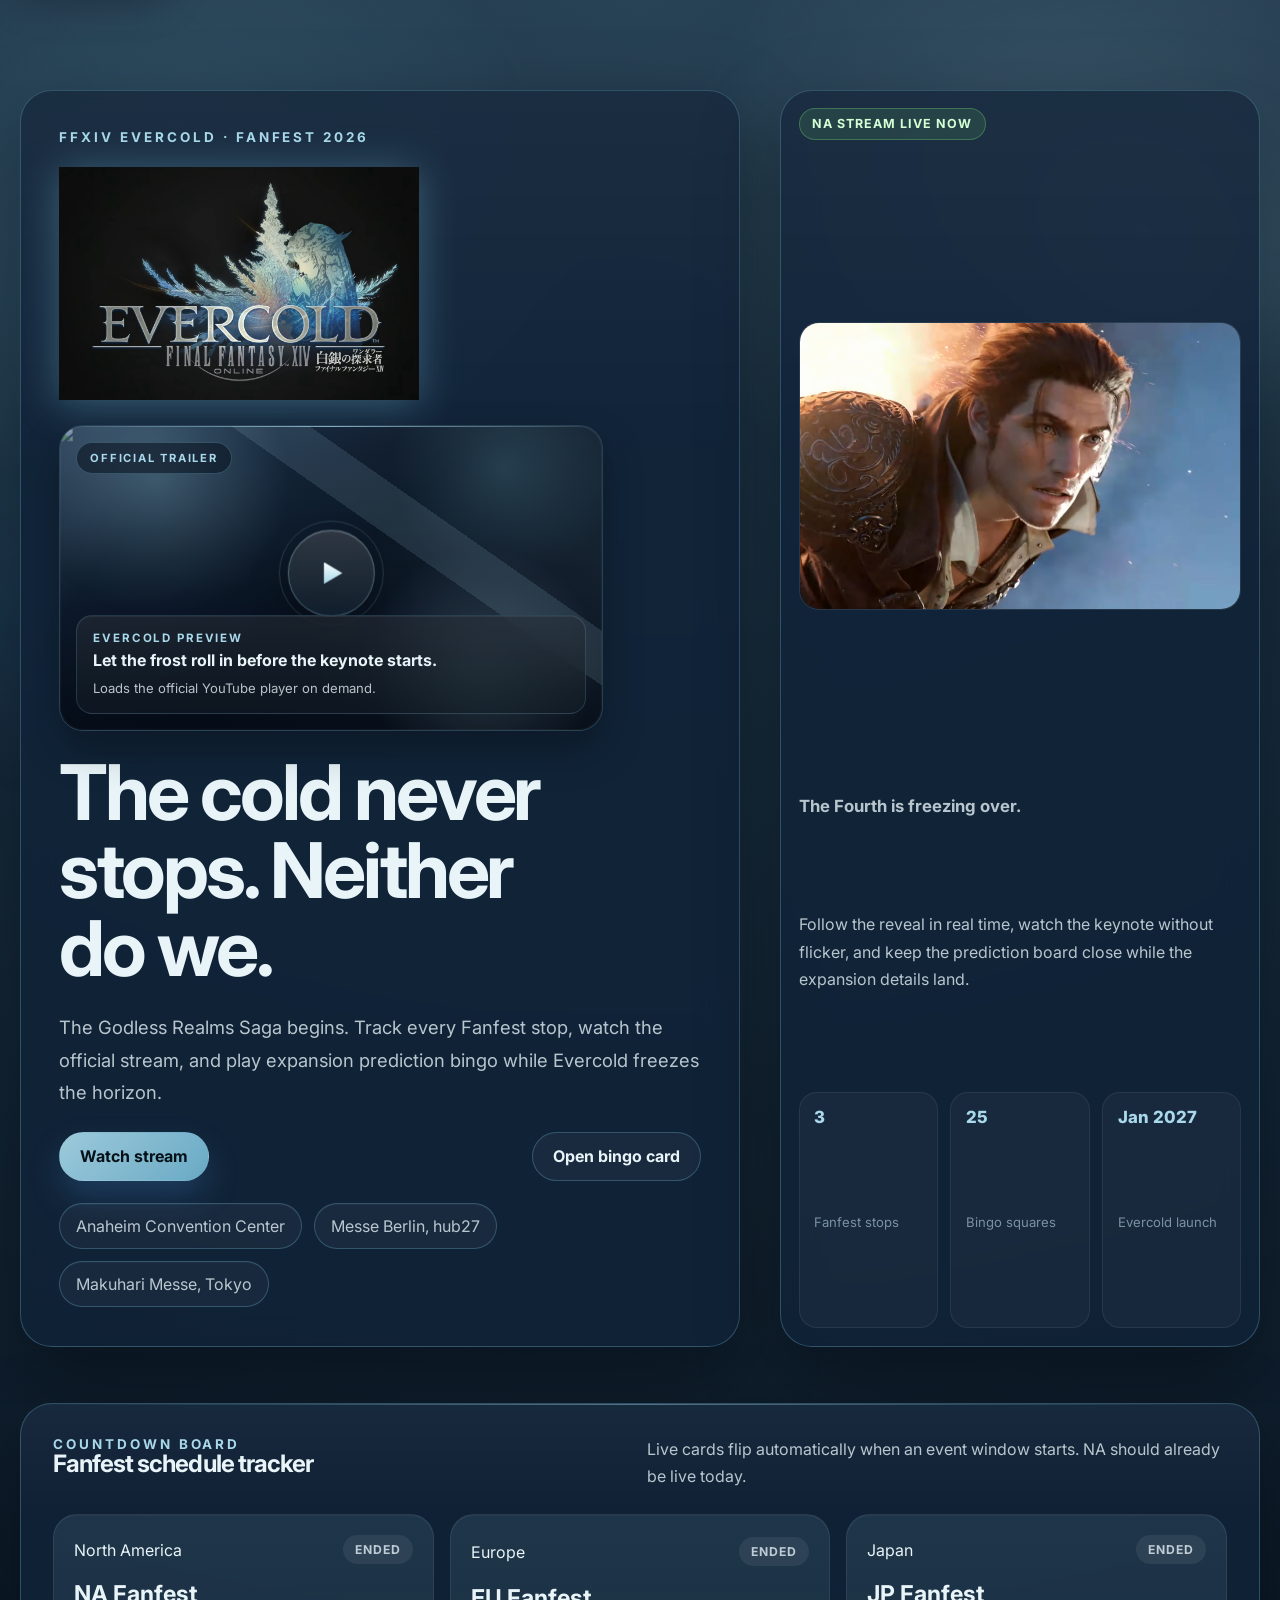
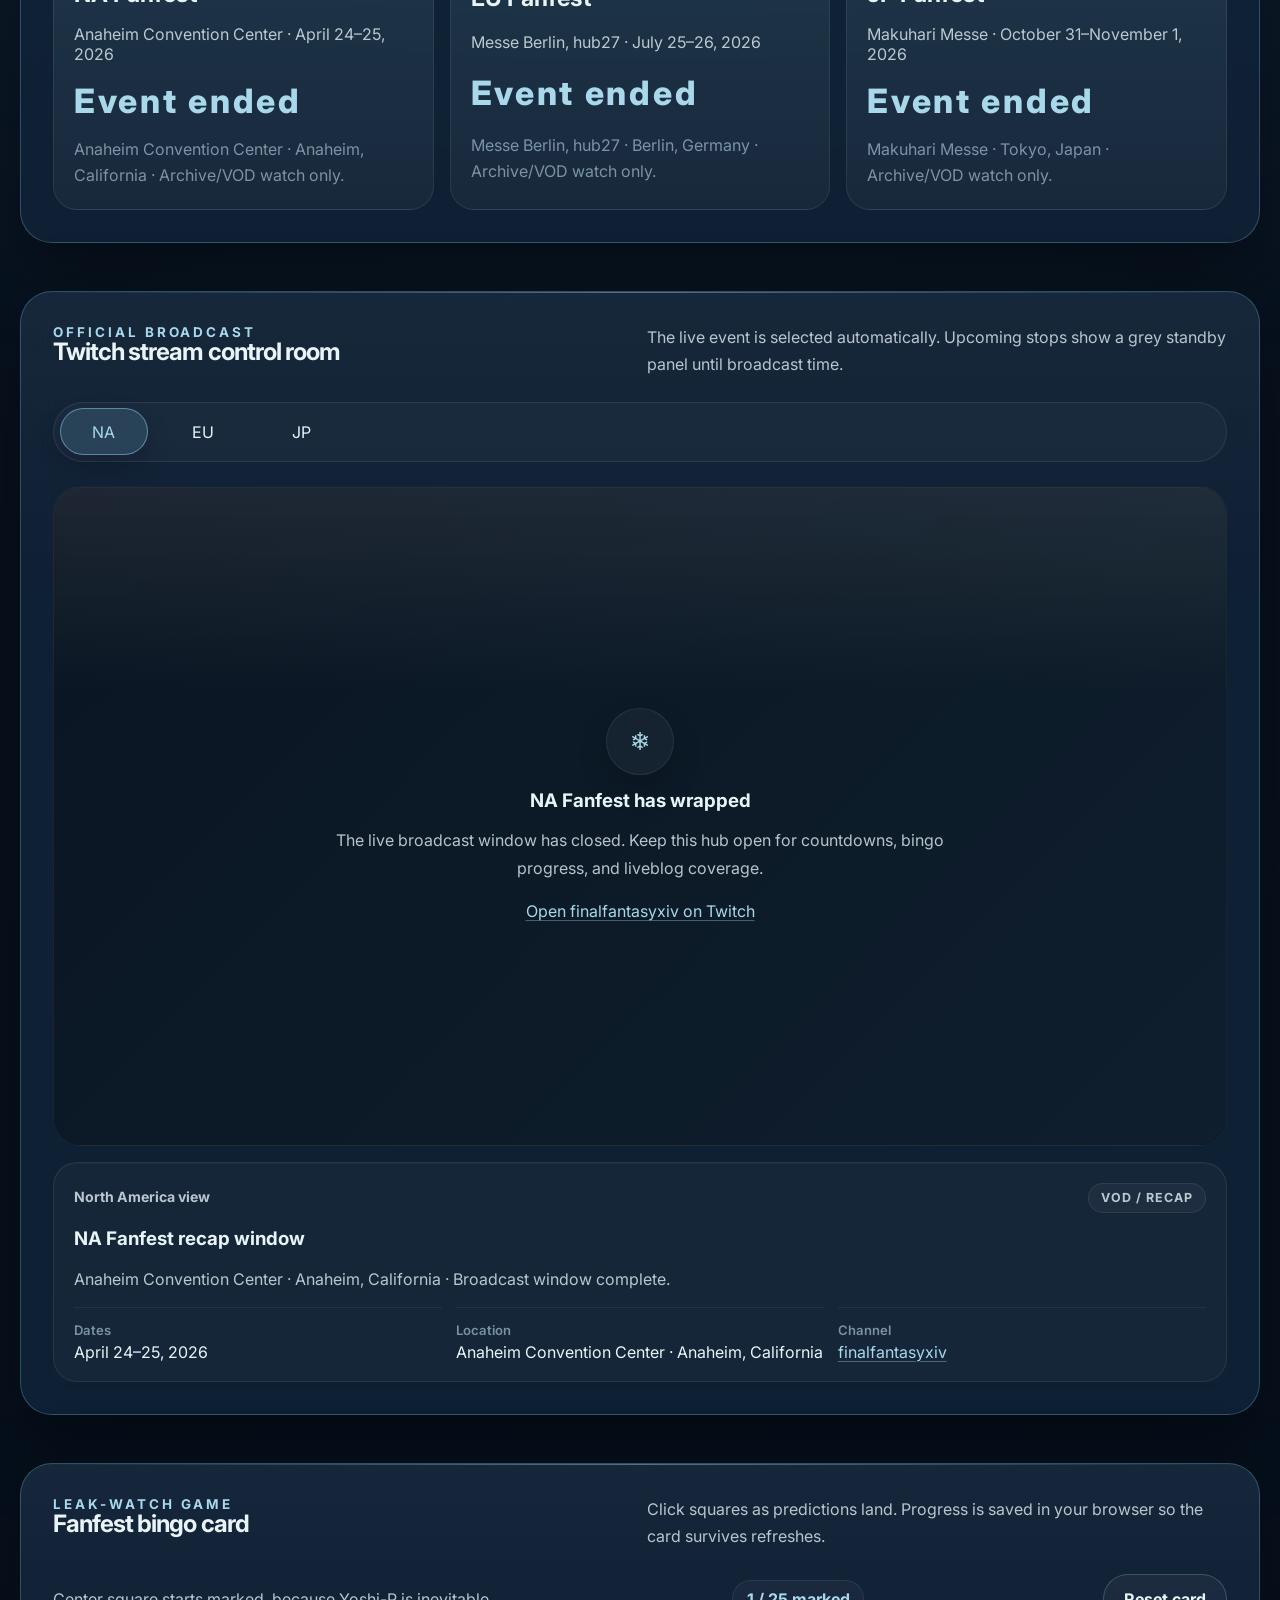
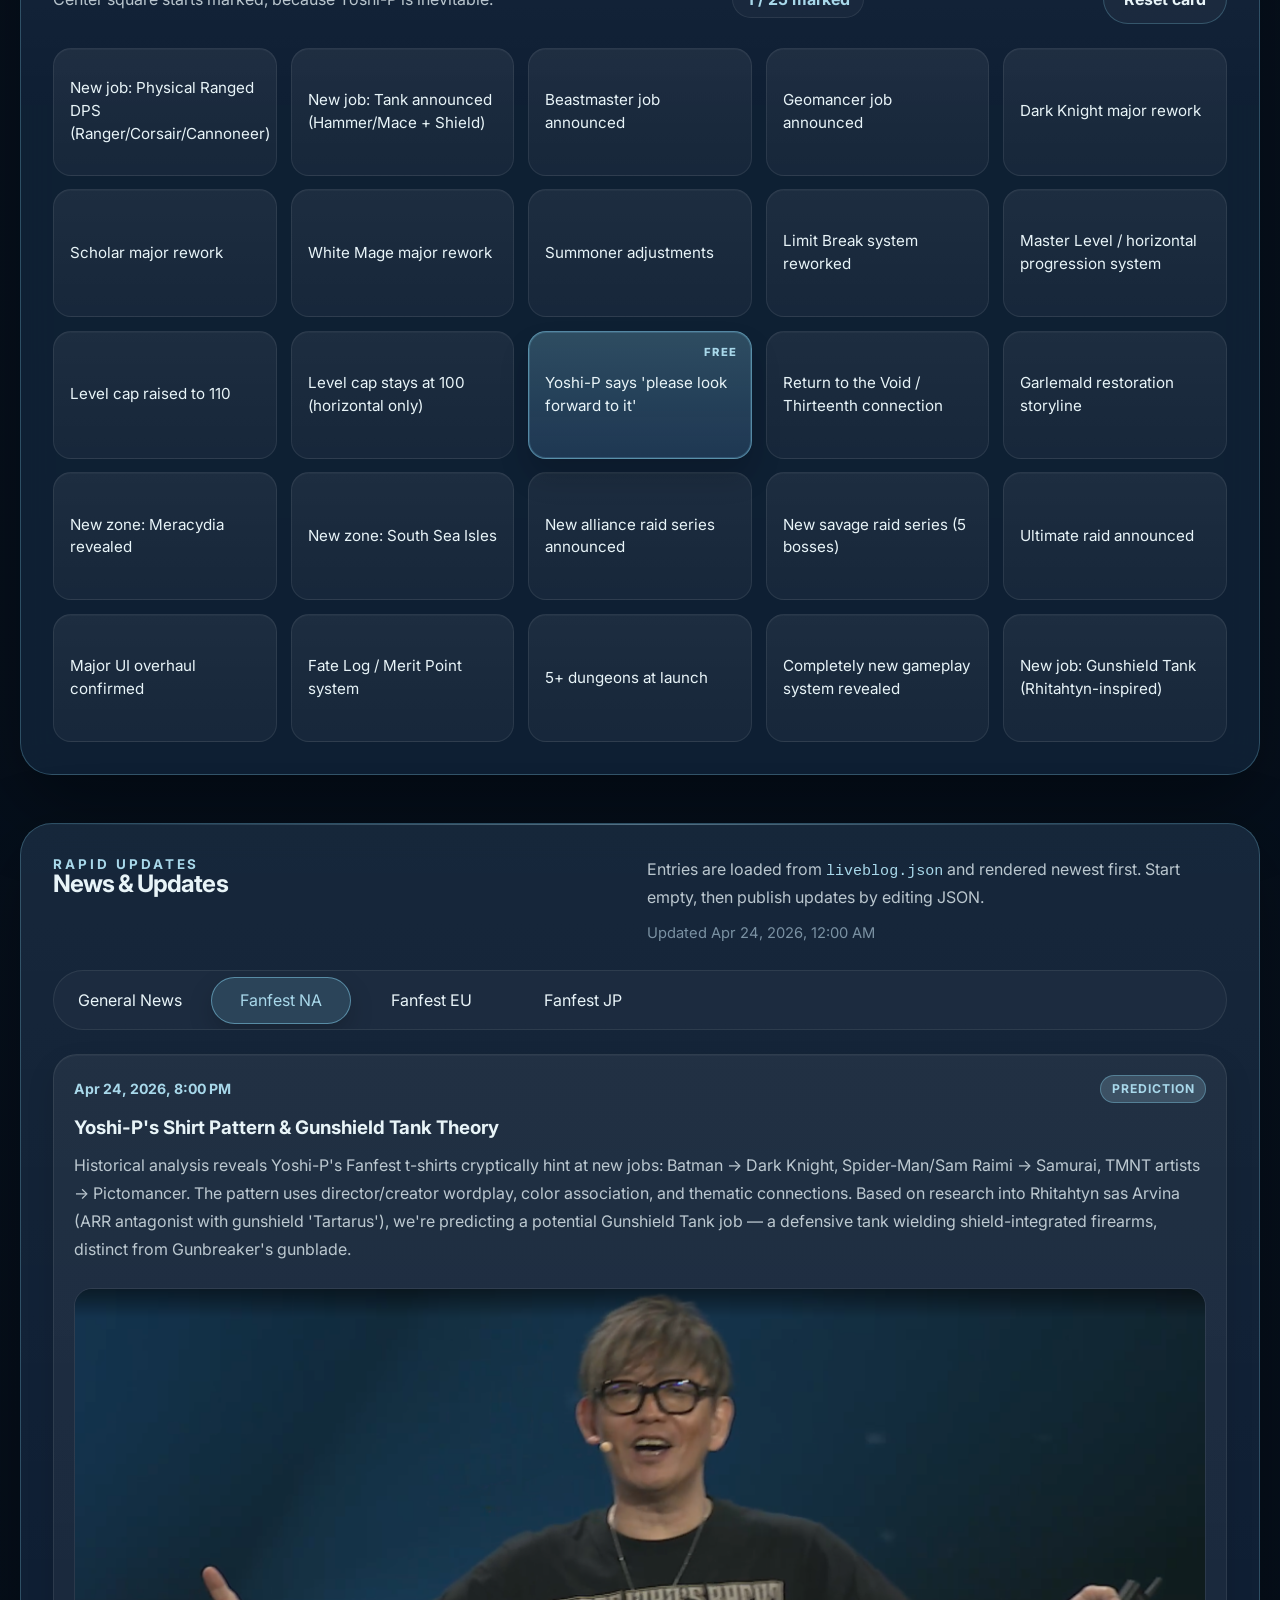
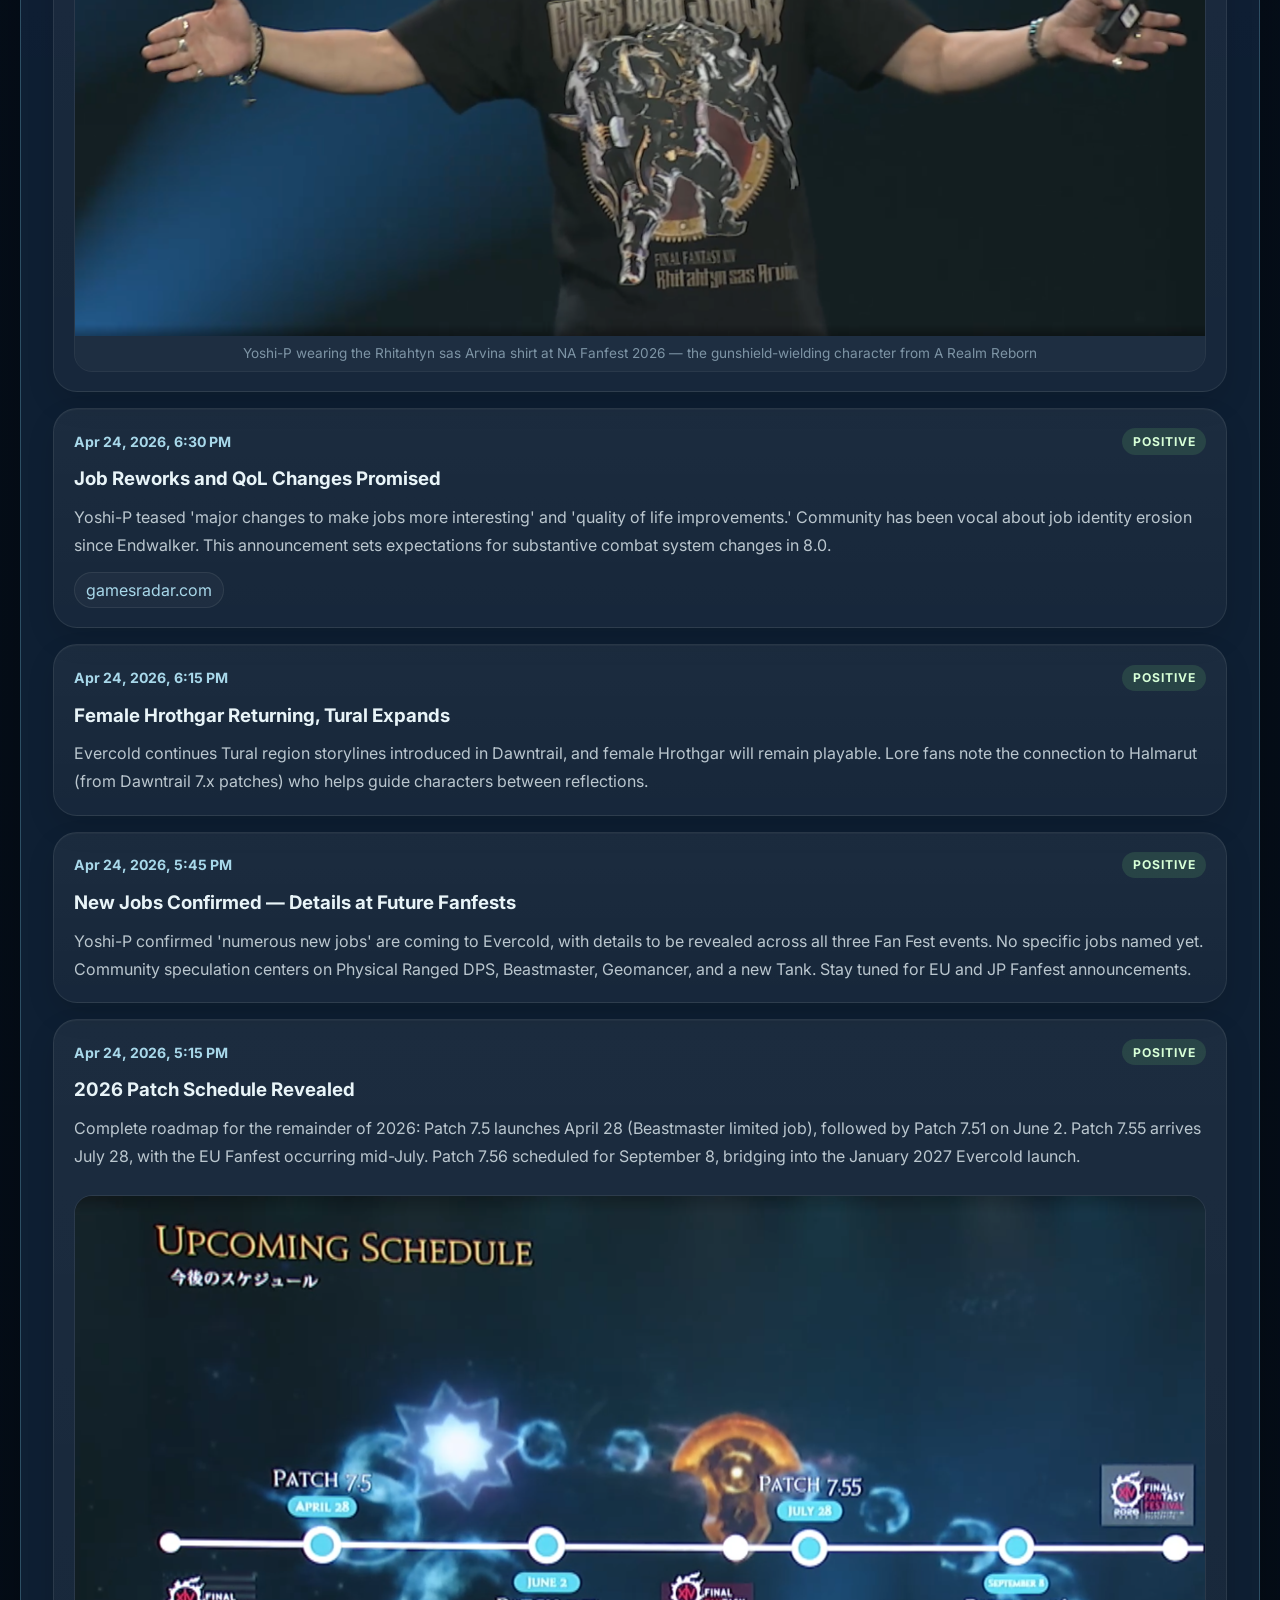
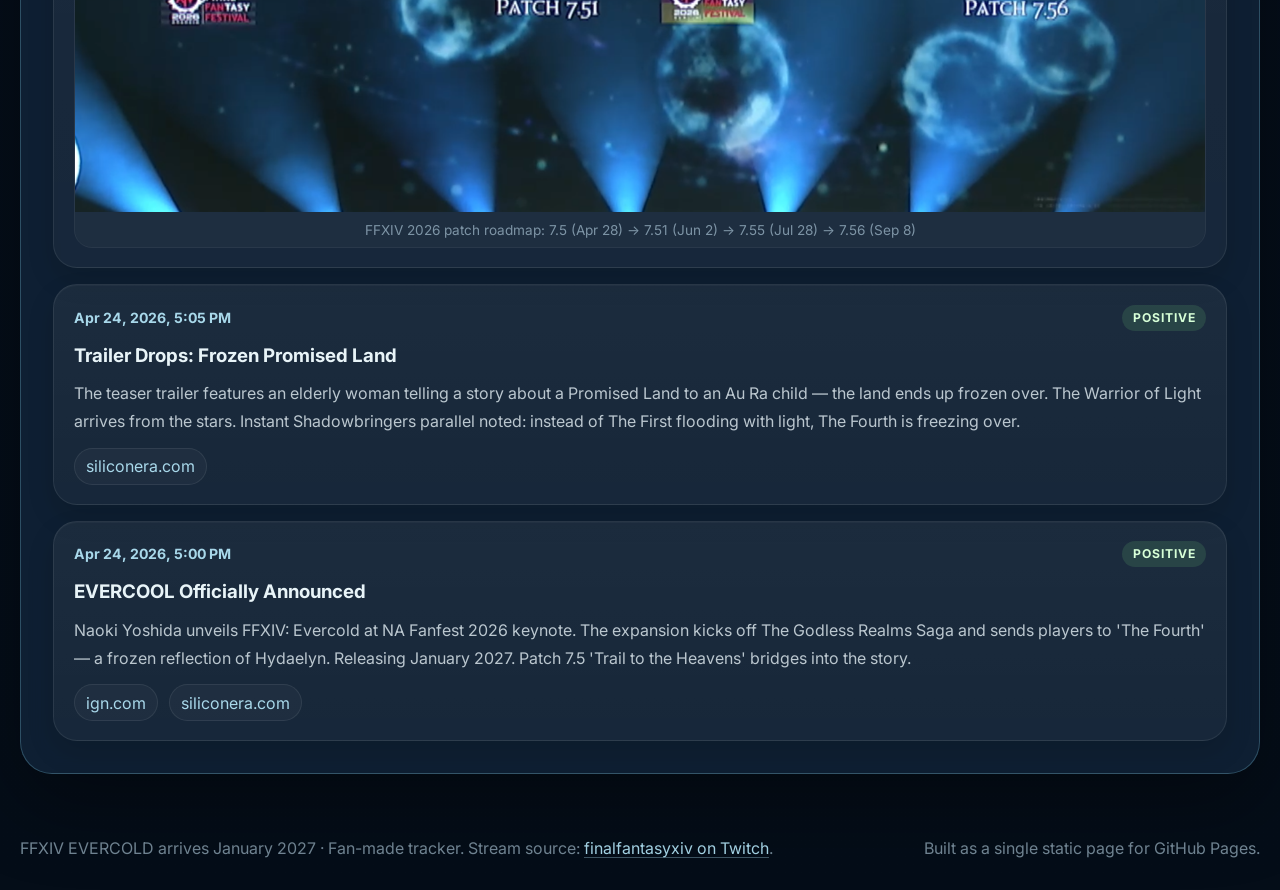
==== index.html @ e6c21b4e "feat: frost-themed YouTube trailer with custom play button and lazy load" ====
<!doctype html>
<html lang="en">
  <head>
    <meta charset="utf-8" />
    <meta name="viewport" content="width=device-width, initial-scale=1" />
    <title>FFXIV Evercold Fanfest 2026 Watch Hub</title>
    <meta
      name="description"
      content="Track every FFXIV Evercold Fanfest 2026 stop with live countdowns, stream status, prediction bingo, and a liveblog-ready watch hub."
    />
    <link
      rel="icon"
      href="data:image/svg+xml,%3Csvg xmlns='http://www.w3.org/2000/svg' viewBox='0 0 64 64'%3E%3Crect width='64' height='64' rx='12' fill='%2307111e'/%3E%3Cpath d='M16 20h32v6H34v8h10v6H34v14h-8V20z' fill='%237ec8e3'/%3E%3C/svg%3E"
    />
    <link rel="preconnect" href="https://fonts.googleapis.com" />
    <link rel="preconnect" href="https://fonts.gstatic.com" crossorigin />
    <link
      href="https://fonts.googleapis.com/css2?family=Inter:wght@400;500;600;700;800&display=swap"
      rel="stylesheet"
    />
    <link rel="stylesheet" href="./style.css" />
  </head>
  <body>
    <a class="skip-link" href="#main-content">Skip to content</a>

    <div class="page-shell">
      <header class="hero">
        <div class="hero__backdrop" aria-hidden="true"></div>
        <div class="hero__content container">
          <div class="hero__grid">
            <div class="hero__copy">
              <p class="eyebrow">FFXIV EVERCOLD · Fanfest 2026</p>
              <img
                class="evercold-logo"
                src="./assets/images/evercold-logo.png"
                alt="Final Fantasy XIV Evercold logo"
              />
              <div
                class="hero__trailer"
                data-hero-trailer
                data-embed-src="https://www.youtube-nocookie.com/embed/Dk3rfUC80DE?autoplay=1&rel=0&playsinline=1"
                data-video-title="Final Fantasy XIV Evercold trailer"
              >
                <button
                  class="hero__trailer-poster"
                  type="button"
                  data-hero-trailer-poster
                  aria-label="Play the Final Fantasy XIV Evercold trailer"
                >
                  <img
                    class="hero__trailer-image"
                    src="https://i.ytimg.com/vi/Dk3rfUC80DE/maxresdefault.jpg"
                    alt=""
                    loading="lazy"
                    decoding="async"
                  />
                  <span class="hero__trailer-veil" aria-hidden="true"></span>
                  <span class="hero__trailer-crystals" aria-hidden="true"></span>
                  <span class="hero__trailer-badge">Official trailer</span>
                  <span class="hero__trailer-play" aria-hidden="true">
                    <span class="hero__trailer-play-icon"></span>
                  </span>
                  <span class="hero__trailer-copy">
                    <span class="hero__trailer-kicker">Evercold preview</span>
                    <span class="hero__trailer-title">Let the frost roll in before the keynote starts.</span>
                    <span class="hero__trailer-note">Loads the official YouTube player on demand.</span>
                  </span>
                </button>
                <div class="hero__trailer-player" data-hero-trailer-player hidden></div>
                <noscript>
                  <iframe
                    class="hero__trailer-frame"
                    src="https://www.youtube-nocookie.com/embed/Dk3rfUC80DE?rel=0&playsinline=1"
                    title="Final Fantasy XIV Evercold trailer"
                    loading="lazy"
                    allow="accelerometer; clipboard-write; encrypted-media; gyroscope; picture-in-picture; web-share"
                    referrerpolicy="strict-origin-when-cross-origin"
                    allowfullscreen
                  ></iframe>
                </noscript>
              </div>
              <h1>The cold never stops. Neither do we.</h1>
              <p class="hero__lede">
                The Godless Realms Saga begins. Track every Fanfest stop, watch the official
                stream, and play expansion prediction bingo while Evercold freezes the horizon.
              </p>

              <div class="hero__actions">
                <a class="button button--primary" href="#stream-section">Watch stream</a>
                <a class="button button--secondary" href="#bingo-section">Open bingo card</a>
              </div>

              <ul class="hero__meta" aria-label="Event locations">
                <li>Anaheim Convention Center</li>
                <li>Messe Berlin, hub27</li>
                <li>Makuhari Messe, Tokyo</li>
              </ul>
            </div>

            <aside class="hero__visual-card" aria-label="Evercold key art and site summary">
              <div class="hero__visual-badge">NA stream live now</div>
              <img
                class="hero__artwork"
                src="./assets/images/evercold-artwork.png"
                alt="Final Fantasy XIV Evercold key artwork"
              />
              <div class="hero__visual-copy">
                <p class="hero__visual-title">The Fourth is freezing over.</p>
                <p>
                  Follow the reveal in real time, watch the keynote without flicker, and keep the
                  prediction board close while the expansion details land.
                </p>
              </div>
              <div class="hero__stats" aria-label="Site overview">
                <div class="hero__stat">
                  <span class="hero__stat-value">3</span>
                  <span class="hero__stat-label">Fanfest stops</span>
                </div>
                <div class="hero__stat">
                  <span class="hero__stat-value">25</span>
                  <span class="hero__stat-label">Bingo squares</span>
                </div>
                <div class="hero__stat">
                  <span class="hero__stat-value">Jan 2027</span>
                  <span class="hero__stat-label">Evercold launch</span>
                </div>
              </div>
            </aside>
          </div>
        </div>
      </header>

      <main id="main-content" class="container stack-xl">
        <section class="panel stack-md" aria-labelledby="countdowns-title">
          <div class="section-heading">
            <div>
              <p class="eyebrow">Countdown board</p>
              <h2 id="countdowns-title">Fanfest schedule tracker</h2>
            </div>
            <p class="section-copy">
              Live cards flip automatically when an event window starts. NA should already be live today.
            </p>
          </div>

          <div class="event-grid">
            <article class="event-card" data-event-key="na">
              <div class="event-card__topline">
                <p class="event-card__label">North America</p>
                <span class="status-pill" data-event-status>Checking…</span>
              </div>
              <h3>NA Fanfest</h3>
              <p class="event-card__location">Anaheim Convention Center · April 24–25, 2026</p>
              <p class="event-card__countdown" data-event-countdown>--:--:--:--</p>
              <p class="event-card__meta" data-event-meta>Anaheim, California</p>
            </article>

            <article class="event-card" data-event-key="eu">
              <div class="event-card__topline">
                <p class="event-card__label">Europe</p>
                <span class="status-pill" data-event-status>Checking…</span>
              </div>
              <h3>EU Fanfest</h3>
              <p class="event-card__location">Messe Berlin, hub27 · July 25–26, 2026</p>
              <p class="event-card__countdown" data-event-countdown>--:--:--:--</p>
              <p class="event-card__meta" data-event-meta>Berlin, Germany</p>
            </article>

            <article class="event-card" data-event-key="jp">
              <div class="event-card__topline">
                <p class="event-card__label">Japan</p>
                <span class="status-pill" data-event-status>Checking…</span>
              </div>
              <h3>JP Fanfest</h3>
              <p class="event-card__location">Makuhari Messe · October 31–November 1, 2026</p>
              <p class="event-card__countdown" data-event-countdown>--:--:--:--</p>
              <p class="event-card__meta" data-event-meta>Tokyo, Japan</p>
            </article>
          </div>
        </section>

        <section id="stream-section" class="panel stack-md" aria-labelledby="stream-title">
          <div class="section-heading">
            <div>
              <p class="eyebrow">Official broadcast</p>
              <h2 id="stream-title">Twitch stream control room</h2>
            </div>
            <p class="section-copy">
              The live event is selected automatically. Upcoming stops show a grey standby panel until broadcast time.
            </p>
          </div>

          <div class="stream-selector" role="tablist" aria-label="Select Fanfest stream view">
            <button
              class="stream-selector__button"
              type="button"
              role="tab"
              aria-selected="false"
              data-stream-selector="na"
            >
              NA
            </button>
            <button
              class="stream-selector__button"
              type="button"
              role="tab"
              aria-selected="false"
              data-stream-selector="eu"
            >
              EU
            </button>
            <button
              class="stream-selector__button"
              type="button"
              role="tab"
              aria-selected="false"
              data-stream-selector="jp"
            >
              JP
            </button>
          </div>

          <div id="stream-panel" class="stream-panel" aria-live="polite"></div>
        </section>

        <section id="bingo-section" class="panel stack-md" aria-labelledby="bingo-title">
          <div class="section-heading">
            <div>
              <p class="eyebrow">Leak-watch game</p>
              <h2 id="bingo-title">Fanfest bingo card</h2>
            </div>
            <p class="section-copy">
              Click squares as predictions land. Progress is saved in your browser so the card survives refreshes.
            </p>
          </div>

          <div class="bingo-toolbar">
            <p class="bingo-toolbar__note">Center square starts marked, because Yoshi-P is inevitable.</p>
            <p id="bingo-progress" class="bingo-toolbar__progress" aria-live="polite">Checking card progress…</p>
            <button id="bingo-reset" class="button button--secondary" type="button">Reset card</button>
          </div>

          <div id="bingo-grid" class="bingo-grid" aria-live="polite"></div>
        </section>

        <section class="panel stack-md" aria-labelledby="liveblog-title">
          <div class="section-heading">
            <div>
              <p class="eyebrow">Rapid updates</p>
              <h2 id="liveblog-title">News &amp; Updates</h2>
            </div>
            <div class="section-heading__meta">
              <p class="section-copy">
               Entries are loaded from <code>liveblog.json</code> and rendered newest first. Start empty, then publish updates by editing JSON.
              </p>
              <p id="liveblog-updated" class="section-meta-note" aria-live="polite"></p>
            </div>
          </div>

          <div class="liveblog-selector" role="tablist" aria-label="Filter news and updates by region">
            <button
              class="liveblog-selector__button"
              type="button"
              role="tab"
              aria-selected="false"
              aria-controls="liveblog-feed"
              data-liveblog-selector="general"
            >
              General News
            </button>
            <button
              class="liveblog-selector__button"
              type="button"
              role="tab"
              aria-selected="true"
              aria-controls="liveblog-feed"
              data-liveblog-selector="na"
            >
              Fanfest NA
            </button>
            <button
              class="liveblog-selector__button"
              type="button"
              role="tab"
              aria-selected="false"
              aria-controls="liveblog-feed"
              data-liveblog-selector="eu"
            >
              Fanfest EU
            </button>
            <button
              class="liveblog-selector__button"
              type="button"
              role="tab"
              aria-selected="false"
              aria-controls="liveblog-feed"
              data-liveblog-selector="jp"
            >
              Fanfest JP
            </button>
          </div>

          <div id="liveblog-feed" class="liveblog-feed" aria-live="polite"></div>
        </section>
      </main>

      <footer class="site-footer container">
        <p>
          FFXIV EVERCOLD arrives January 2027 · Fan-made tracker. Stream source:
          <a href="https://www.twitch.tv/finalfantasyxiv" target="_blank" rel="noreferrer">finalfantasyxiv on Twitch</a>.
        </p>
        <p>Built as a single static page for GitHub Pages.</p>
      </footer>
    </div>

    <script id="bingo-data-fallback" type="application/json">
      {
        "title": "FFXIV Evercold Fanfest 2026 Bingo",
        "items": [
          { "id": "new-job-physical-ranged", "text": "New job: Physical Ranged DPS (Ranger/Corsair/Cannoneer)", "free": false },
          { "id": "new-job-tank", "text": "New job: Tank announced (Hammer/Mace + Shield)", "free": false },
          { "id": "beastmaster", "text": "Beastmaster job announced", "free": false },
          { "id": "geomancer", "text": "Geomancer job announced", "free": false },
          { "id": "dark-knight-rework", "text": "Dark Knight major rework", "free": false },
          { "id": "scholar-rework", "text": "Scholar major rework", "free": false },
          { "id": "white-mage-rework", "text": "White Mage major rework", "free": false },
          { "id": "summoner-rework", "text": "Summoner adjustments", "free": false },
          { "id": "limit-break-rework", "text": "Limit Break system reworked", "free": false },
          { "id": "master-level-system", "text": "Master Level / horizontal progression system", "free": false },
          { "id": "level-cap-110", "text": "Level cap raised to 110", "free": false },
          { "id": "level-cap-stays-100", "text": "Level cap stays at 100 (horizontal only)", "free": false },
          { "id": "free-space", "text": "Yoshi-P says 'please look forward to it'", "free": true },
          { "id": "void-return", "text": "Return to the Void / Thirteenth connection", "free": false },
          { "id": "garlemald-expansion", "text": "Garlemald restoration storyline", "free": false },
          { "id": "meracydia", "text": "New zone: Meracydia revealed", "free": false },
          { "id": "south-sea-isles", "text": "New zone: South Sea Isles", "free": false },
          { "id": "alliance-raid", "text": "New alliance raid series announced", "free": false },
          { "id": "savage-raid", "text": "New savage raid series (5 bosses)", "free": false },
          { "id": "ultimate-raids", "text": "Ultimate raid announced", "free": false },
          { "id": "ui-overhaul", "text": "Major UI overhaul confirmed", "free": false },
          { "id": "fate-log-system", "text": "Fate Log / Merit Point system", "free": false },
          { "id": "5-dungeons-launch", "text": "5+ dungeons at launch", "free": false },
          { "id": "new-gameplay-system", "text": "Completely new gameplay system revealed", "free": false },
          { "id": "yoshi-p-wears-scarf", "text": "Yoshi-P wears a scarf (or costume)", "free": false }
        ]
      }
    </script>

    <script id="liveblog-data-fallback" type="application/json">
      {
        "title": "FFXIV Fanfest 2026 Liveblog",
        "updatedAt": "",
        "entries": []
      }
    </script>

    <script src="./script.js" defer></script>
  </body>
</html>
---- style.css ----
:root {
  --bg: #07111e;
  --bg-alt: #0d1e30;
  --panel: rgba(12, 30, 52, 0.88);
  --panel-strong: rgba(7, 17, 30, 0.96);
  --ice: #7ec8e3;
  --ice-bright: #a8d8ea;
  --ice-cold: #4a90d9;
  --ice-deep: #1e3a5f;
  --silver: #b8d4e3;
  --frost: #e8f4f8;
  --border: rgba(126, 200, 227, 0.28);
  --border-strong: rgba(126, 200, 227, 0.55);
  --gold: #7ec8e3;
  --gold-soft: #a8d8ea;
  --text: var(--frost);
  --text-soft: rgba(232, 244, 248, 0.78);
  --text-muted: rgba(184, 212, 227, 0.62);
  --success: #77dd77;
  --danger: #ff8f8f;
  --shadow-soft: 0 18px 40px rgba(0, 0, 0, 0.28);
  --shadow-strong: 0 28px 80px rgba(0, 0, 0, 0.36);
  --radius-xl: 32px;
  --radius-lg: 24px;
  --radius-md: 18px;
  --radius-sm: 14px;
  --max-width: 1240px;
  --transition-fast: 180ms ease;
  --transition-base: 280ms cubic-bezier(0.2, 0.8, 0.2, 1);
}

* {
  box-sizing: border-box;
}

html {
  scroll-behavior: smooth;
  scrollbar-color: rgba(126, 200, 227, 0.55) rgba(7, 17, 30, 0.9);
}

body {
  margin: 0;
  min-height: 100vh;
  overflow-x: hidden;
  font-family: "Inter", system-ui, -apple-system, BlinkMacSystemFont, "Segoe UI", sans-serif;
  color: var(--text);
  background:
    radial-gradient(circle at top, rgba(126, 200, 227, 0.18), transparent 28%),
    linear-gradient(180deg, #0d1e30 0%, var(--bg) 28%, #040d18 100%);
}

body::before,
body::after {
  content: "";
  position: fixed;
  inset: auto;
  z-index: -1;
  pointer-events: none;
  filter: blur(28px);
  opacity: 0.45;
}

body::before {
  top: 4rem;
  right: -6rem;
  width: 24rem;
  height: 24rem;
  background: radial-gradient(circle, rgba(126, 200, 227, 0.34), transparent 65%);
}

body::after {
  left: -8rem;
  bottom: 6rem;
  width: 22rem;
  height: 22rem;
  background: radial-gradient(circle, rgba(74, 144, 217, 0.22), transparent 65%);
}

img,
iframe {
  display: block;
  max-width: 100%;
}

a {
  color: var(--gold-soft);
  text-decoration-color: rgba(168, 216, 234, 0.36);
  text-underline-offset: 0.18em;
}

a:hover {
  text-decoration-color: currentcolor;
}

button,
input,
textarea,
select {
  font: inherit;
}

::selection {
  background: rgba(126, 200, 227, 0.28);
  color: var(--frost);
}

::-webkit-scrollbar {
  width: 0.85rem;
}

::-webkit-scrollbar-track {
  background: rgba(7, 17, 30, 0.88);
}

::-webkit-scrollbar-thumb {
  border: 3px solid rgba(7, 17, 30, 0.88);
  border-radius: 999px;
  background: linear-gradient(180deg, rgba(126, 200, 227, 0.6), rgba(74, 144, 217, 0.45));
}

:focus-visible {
  outline: 2px solid rgba(168, 216, 234, 0.95);
  outline-offset: 3px;
}

.skip-link {
  position: absolute;
  top: -4rem;
  left: 1rem;
  z-index: 50;
  padding: 0.85rem 1.1rem;
  border-radius: 999px;
  background: rgba(232, 244, 248, 0.96);
  color: #03111a;
  font-weight: 700;
  text-decoration: none;
  box-shadow: var(--shadow-soft);
}

.skip-link:focus {
  top: 1rem;
}

.container {
  width: min(100% - 2rem, var(--max-width));
  margin: 0 auto;
}

.page-shell {
  position: relative;
}

.stack-xl {
  display: grid;
  gap: clamp(2rem, 5vw, 3rem);
  padding-bottom: 4rem;
}

.stack-md {
  display: grid;
  gap: 1.5rem;
}

.hero {
  position: relative;
  overflow: clip;
  padding: clamp(3.5rem, 7vw, 5.75rem) 0 clamp(2rem, 5vw, 3.5rem);
}

.hero__backdrop {
  position: absolute;
  inset: 0;
  background:
    radial-gradient(circle at 12% 18%, rgba(126, 200, 227, 0.18), transparent 26%),
    radial-gradient(circle at 85% 15%, rgba(168, 216, 234, 0.18), transparent 25%),
    linear-gradient(180deg, rgba(255, 255, 255, 0.03), transparent 32%);
  pointer-events: none;
}

.hero__content {
  position: relative;
}

.hero__grid {
  display: grid;
  grid-template-columns: minmax(0, 1.2fr) minmax(18rem, 0.8fr);
  gap: clamp(1.5rem, 3.5vw, 2.5rem);
  align-items: stretch;
}

.hero__copy,
.hero__visual-card {
  position: relative;
  border: 1px solid var(--border);
  border-radius: var(--radius-xl);
  background:
    linear-gradient(180deg, rgba(255, 255, 255, 0.05), rgba(255, 255, 255, 0.015) 30%),
    var(--panel);
  box-shadow: var(--shadow-strong);
  backdrop-filter: blur(18px);
}

.hero__copy {
  display: grid;
  gap: 1.4rem;
  padding: clamp(1.6rem, 4vw, 2.4rem);
}

.hero__visual-card {
  display: grid;
  gap: 1rem;
  padding: 1.1rem;
  overflow: hidden;
}

.hero__visual-badge {
  justify-self: start;
  align-self: start;
  height: fit-content;
  padding: 0.45rem 0.8rem;
  border: 1px solid rgba(119, 221, 119, 0.32);
  border-radius: 999px;
  background: rgba(119, 221, 119, 0.12);
  color: #d4ffd4;
  font-size: 0.78rem;
  font-weight: 700;
  letter-spacing: 0.08em;
  text-transform: uppercase;
}

.hero__artwork {
  width: 100%;
  min-height: 18rem;
  object-fit: cover;
  border-radius: calc(var(--radius-lg) - 4px);
  border: 1px solid rgba(255, 255, 255, 0.07);
  background: rgba(255, 255, 255, 0.02);
}

.hero__visual-copy {
  display: grid;
  gap: 0.5rem;
}

.hero__visual-copy p {
  margin: 0;
  color: var(--text-soft);
  line-height: 1.7;
}

.hero__visual-title {
  color: var(--text);
  font-size: 1.05rem;
  font-weight: 700;
}

.hero__stats {
  display: grid;
  grid-template-columns: repeat(3, minmax(0, 1fr));
  gap: 0.8rem;
}

.hero__stat {
  display: grid;
  gap: 0.2rem;
  padding: 0.9rem;
  border: 1px solid rgba(255, 255, 255, 0.07);
  border-radius: var(--radius-md);
  background: rgba(255, 255, 255, 0.035);
}

.hero__stat-value {
  color: var(--ice-bright);
  font-size: 1.05rem;
  font-weight: 800;
}

.hero__stat-label {
  color: var(--text-muted);
  font-size: 0.82rem;
}

.evercold-logo {
  width: clamp(200px, 40vw, 360px);
  height: auto;
  margin-bottom: 0.2rem;
  filter: drop-shadow(0 4px 20px rgba(126, 200, 227, 0.35));
}

.hero__trailer {
  position: relative;
  display: grid;
  justify-self: start;
  width: min(100%, 34rem);
  aspect-ratio: 16 / 9;
  overflow: hidden;
  border: 1px solid rgba(126, 200, 227, 0.22);
  border-radius: var(--radius-lg);
  background:
    linear-gradient(180deg, rgba(255, 255, 255, 0.04), rgba(255, 255, 255, 0.015)),
    rgba(7, 17, 30, 0.7);
  box-shadow:
    inset 0 1px 0 rgba(255, 255, 255, 0.04),
    var(--shadow-soft);
  isolation: isolate;
}

.hero__trailer::before {
  content: "";
  position: absolute;
  inset: 0 0 auto;
  z-index: 3;
  height: 1px;
  background: linear-gradient(90deg, transparent, rgba(168, 216, 234, 0.72), transparent);
  pointer-events: none;
}

.hero__trailer::after {
  content: "";
  position: absolute;
  inset: 0;
  z-index: 3;
  border-radius: inherit;
  box-shadow: inset 0 0 0 1px rgba(255, 255, 255, 0.04);
  pointer-events: none;
}

.hero__trailer > * {
  grid-area: 1 / 1;
}

.hero__trailer-poster,
.hero__trailer-player,
.hero__trailer-frame {
  width: 100%;
  height: 100%;
  border-radius: inherit;
}

.hero__trailer-poster {
  position: relative;
  display: block;
  padding: 0;
  border: 0;
  background: transparent;
  color: var(--text);
  cursor: pointer;
  text-align: left;
  transition:
    opacity var(--transition-base),
    transform var(--transition-base),
    filter var(--transition-base);
}

.hero__trailer-image,
.hero__trailer-veil,
.hero__trailer-crystals,
.hero__trailer-badge,
.hero__trailer-play,
.hero__trailer-copy {
  position: absolute;
}

.hero__trailer-image,
.hero__trailer-veil,
.hero__trailer-crystals {
  inset: 0;
}

.hero__trailer-image {
  width: 100%;
  height: 100%;
  object-fit: cover;
  filter: saturate(0.82) brightness(0.68);
  transform: scale(1.02);
  transition:
    transform 420ms var(--transition-base),
    filter 420ms var(--transition-base);
}

.hero__trailer-veil {
  background:
    linear-gradient(180deg, rgba(7, 17, 30, 0.08) 0%, rgba(7, 17, 30, 0.24) 28%, rgba(4, 10, 20, 0.86) 100%),
    radial-gradient(circle at 18% 18%, rgba(168, 216, 234, 0.34), transparent 26%),
    radial-gradient(circle at 82% 14%, rgba(126, 200, 227, 0.22), transparent 22%),
    linear-gradient(135deg, rgba(74, 144, 217, 0.22), rgba(7, 17, 30, 0.08) 50%, rgba(168, 216, 234, 0.16));
}

.hero__trailer-crystals {
  background:
    linear-gradient(125deg, rgba(255, 255, 255, 0.08), transparent 18%),
    linear-gradient(35deg, transparent 0 62%, rgba(168, 216, 234, 0.14) 62% 70%, transparent 70%),
    radial-gradient(circle at 78% 78%, rgba(168, 216, 234, 0.2), transparent 24%);
  mix-blend-mode: screen;
  opacity: 0.9;
}

.hero__trailer-badge {
  top: 1rem;
  left: 1rem;
  z-index: 1;
  padding: 0.48rem 0.8rem;
  border: 1px solid rgba(126, 200, 227, 0.28);
  border-radius: 999px;
  background: rgba(7, 17, 30, 0.58);
  color: var(--ice-bright);
  font-size: 0.7rem;
  font-weight: 700;
  letter-spacing: 0.16em;
  text-transform: uppercase;
  backdrop-filter: blur(12px);
}

.hero__trailer-play {
  top: 50%;
  left: 50%;
  z-index: 1;
  display: grid;
  place-items: center;
  width: clamp(4.25rem, 10vw, 5.4rem);
  aspect-ratio: 1;
  border: 1px solid rgba(168, 216, 234, 0.34);
  border-radius: 50%;
  background:
    linear-gradient(180deg, rgba(255, 255, 255, 0.16), rgba(126, 200, 227, 0.08)),
    rgba(7, 17, 30, 0.62);
  box-shadow:
    0 22px 40px rgba(0, 0, 0, 0.3),
    inset 0 1px 0 rgba(255, 255, 255, 0.14);
  backdrop-filter: blur(18px);
  transform: translate(-50%, -56%);
  transition:
    transform var(--transition-fast),
    box-shadow var(--transition-fast),
    border-color var(--transition-fast);
}

.hero__trailer-play::before {
  content: "";
  position: absolute;
  inset: -0.65rem;
  border: 1px solid rgba(168, 216, 234, 0.18);
  border-radius: inherit;
}

.hero__trailer-play-icon {
  width: 1.15rem;
  height: 1.35rem;
  margin-left: 0.22rem;
  clip-path: polygon(0 0, 100% 50%, 0 100%);
  background: linear-gradient(180deg, #f8fdff, var(--ice-bright));
}

.hero__trailer-copy {
  right: 1rem;
  bottom: 1rem;
  left: 1rem;
  z-index: 1;
  display: grid;
  gap: 0.35rem;
  max-width: calc(100% - 2rem);
  padding: 0.95rem 1rem;
  border: 1px solid rgba(126, 200, 227, 0.18);
  border-radius: calc(var(--radius-md) - 2px);
  background:
    linear-gradient(180deg, rgba(255, 255, 255, 0.08), rgba(255, 255, 255, 0.03)),
    rgba(6, 16, 28, 0.56);
  box-shadow: inset 0 1px 0 rgba(255, 255, 255, 0.06);
  backdrop-filter: blur(18px);
}

.hero__trailer-kicker,
.hero__trailer-title,
.hero__trailer-note {
  display: block;
}

.hero__trailer-kicker {
  color: var(--ice-bright);
  font-size: 0.72rem;
  font-weight: 700;
  letter-spacing: 0.16em;
  text-transform: uppercase;
}

.hero__trailer-title {
  font-size: 1rem;
  font-weight: 700;
  line-height: 1.35;
}

.hero__trailer-note {
  color: var(--text-soft);
  font-size: 0.82rem;
  line-height: 1.55;
}

.hero__trailer-player {
  position: relative;
  overflow: hidden;
  opacity: 0;
  transform: scale(0.985);
  transition:
    opacity var(--transition-base),
    transform var(--transition-base);
  background:
    linear-gradient(180deg, rgba(255, 255, 255, 0.03), transparent 36%),
    rgba(3, 10, 18, 0.92);
}

.hero__trailer-frame {
  background: #000;
}

.hero__trailer-poster:hover .hero__trailer-image,
.hero__trailer-poster:focus-visible .hero__trailer-image {
  filter: saturate(0.92) brightness(0.74);
  transform: scale(1.06);
}

.hero__trailer-poster:hover .hero__trailer-play,
.hero__trailer-poster:focus-visible .hero__trailer-play {
  border-color: rgba(168, 216, 234, 0.5);
  box-shadow:
    0 26px 44px rgba(0, 0, 0, 0.32),
    inset 0 1px 0 rgba(255, 255, 255, 0.18);
  transform: translate(-50%, -58%) scale(1.03);
}

.hero__trailer-poster:hover .hero__trailer-copy,
.hero__trailer-poster:focus-visible .hero__trailer-copy {
  border-color: rgba(168, 216, 234, 0.34);
}

.hero__trailer.is-loading .hero__trailer-play {
  border-color: rgba(168, 216, 234, 0.52);
  box-shadow:
    0 26px 46px rgba(0, 0, 0, 0.34),
    0 0 0 1px rgba(168, 216, 234, 0.12),
    inset 0 1px 0 rgba(255, 255, 255, 0.18);
}

.hero__trailer.is-loaded .hero__trailer-poster {
  opacity: 0;
  pointer-events: none;
  transform: scale(1.03);
}

.hero__trailer.is-loaded .hero__trailer-player {
  opacity: 1;
  transform: none;
}

.eyebrow {
  margin: 0;
  color: var(--gold-soft);
  font-size: 0.84rem;
  font-weight: 700;
  letter-spacing: 0.22em;
  text-transform: uppercase;
}

.hero h1,
.section-heading h2 {
  margin: 0;
  letter-spacing: -0.04em;
  line-height: 1.02;
}

.hero h1 {
  max-width: 11ch;
  font-size: clamp(3rem, 6vw, 5.6rem);
}

.hero__lede {
  max-width: 60ch;
  margin: 0;
  color: var(--text-soft);
  font-size: clamp(1rem, 2vw, 1.15rem);
  line-height: 1.78;
}

.hero__actions,
.bingo-toolbar,
.section-heading {
  display: flex;
  align-items: flex-start;
  justify-content: space-between;
  gap: 1rem;
  flex-wrap: wrap;
}

.hero__meta {
  display: flex;
  flex-wrap: wrap;
  gap: 0.75rem;
  margin: 0;
  padding: 0;
  list-style: none;
}

.hero__meta li {
  padding: 0.75rem 1rem;
  border: 1px solid var(--border);
  border-radius: 999px;
  background: rgba(255, 255, 255, 0.04);
  color: var(--text-soft);
  box-shadow: inset 0 1px 0 rgba(255, 255, 255, 0.03);
}

.button {
  display: inline-flex;
  align-items: center;
  justify-content: center;
  min-height: 3rem;
  padding: 0.85rem 1.25rem;
  border: 1px solid transparent;
  border-radius: 999px;
  font-weight: 700;
  text-decoration: none;
  cursor: pointer;
  transition:
    transform var(--transition-fast),
    border-color var(--transition-fast),
    background var(--transition-fast),
    color var(--transition-fast),
    box-shadow var(--transition-fast);
}

.button:hover,
.button:focus-visible,
.stream-selector__button:hover,
.stream-selector__button:focus-visible,
.bingo-square:hover,
.bingo-square:focus-visible,
.event-card:hover,
.event-card:focus-within,
.liveblog-entry:hover,
.liveblog-entry:focus-within {
  transform: translateY(-2px);
}

.button--primary {
  background: linear-gradient(135deg, rgba(168, 216, 234, 0.92), rgba(126, 200, 227, 0.82));
  color: #041119;
  box-shadow: 0 16px 32px rgba(74, 144, 217, 0.24);
}

.button--secondary {
  border-color: var(--border);
  background: rgba(255, 255, 255, 0.04);
  color: var(--text);
}

.panel {
  position: relative;
  overflow: clip;
  padding: clamp(1.35rem, 3vw, 2rem);
  border: 1px solid var(--border);
  border-radius: var(--radius-xl);
  background:
    linear-gradient(180deg, rgba(255, 255, 255, 0.05), rgba(255, 255, 255, 0.015) 28%),
    var(--panel);
  box-shadow: var(--shadow-strong);
  backdrop-filter: blur(18px);
}

.panel::before {
  content: "";
  position: absolute;
  inset: 0 0 auto;
  height: 1px;
  background: linear-gradient(90deg, transparent, rgba(168, 216, 234, 0.42), transparent);
  pointer-events: none;
}

.section-copy,
.section-meta-note {
  margin: 0;
  color: var(--text-soft);
  line-height: 1.7;
}

.section-copy {
  max-width: 58ch;
}

.section-heading__meta {
  display: grid;
  gap: 0.6rem;
}

.section-meta-note {
  font-size: 0.92rem;
  color: var(--text-muted);
}

.event-grid {
  display: grid;
  grid-template-columns: repeat(3, minmax(0, 1fr));
  gap: 1rem;
}

.event-card {
  display: grid;
  gap: 1rem;
  padding: 1.25rem;
  border: 1px solid rgba(255, 255, 255, 0.08);
  border-radius: var(--radius-lg);
  background:
    linear-gradient(180deg, rgba(126, 200, 227, 0.1), rgba(255, 255, 255, 0.02)),
    rgba(255, 255, 255, 0.02);
  box-shadow: inset 0 1px 0 rgba(255, 255, 255, 0.03);
  transition:
    transform var(--transition-fast),
    border-color var(--transition-fast),
    box-shadow var(--transition-fast),
    background var(--transition-fast);
}

.event-card.is-live {
  border-color: rgba(119, 221, 119, 0.45);
  box-shadow:
    inset 0 0 0 1px rgba(119, 221, 119, 0.16),
    0 22px 42px rgba(0, 0, 0, 0.2);
}

.event-card__topline {
  display: flex;
  align-items: center;
  justify-content: space-between;
  gap: 0.75rem;
}

.event-card__label,
.event-card__location,
.event-card__meta,
.bingo-toolbar__note,
.bingo-toolbar__progress {
  margin: 0;
}

.event-card h3 {
  margin: 0;
  font-size: 1.45rem;
}

.event-card__location {
  color: var(--text-soft);
}

.event-card__countdown {
  margin: 0;
  color: var(--gold-soft);
  font-size: clamp(1.5rem, 3vw, 2.1rem);
  font-weight: 800;
  letter-spacing: 0.08em;
}

.event-card__meta {
  color: var(--text-muted);
  line-height: 1.6;
}

.status-pill {
  display: inline-flex;
  align-items: center;
  justify-content: center;
  padding: 0.45rem 0.75rem;
  border-radius: 999px;
  background: rgba(255, 255, 255, 0.08);
  color: var(--text-soft);
  font-size: 0.76rem;
  font-weight: 700;
  letter-spacing: 0.08em;
  text-transform: uppercase;
}

.status-pill.is-live {
  background: rgba(119, 221, 119, 0.16);
  color: #d7ffd7;
}

.status-pill.is-upcoming {
  background: rgba(126, 200, 227, 0.18);
  color: var(--frost);
}

.status-pill.is-ended {
  background: rgba(255, 255, 255, 0.07);
}

.stream-selector {
  display: inline-flex;
  gap: 0.7rem;
  padding: 0.35rem;
  border: 1px solid rgba(255, 255, 255, 0.08);
  border-radius: 999px;
  background: rgba(255, 255, 255, 0.03);
}

.stream-selector__button {
  min-width: 5.5rem;
  padding: 0.78rem 1rem;
  border: 1px solid transparent;
  border-radius: 999px;
  background: transparent;
  color: var(--text);
  cursor: pointer;
  transition:
    border-color var(--transition-fast),
    background var(--transition-fast),
    color var(--transition-fast),
    transform var(--transition-fast),
    box-shadow var(--transition-fast);
}

.stream-selector__button.is-active {
  border-color: var(--border-strong);
  background: rgba(126, 200, 227, 0.16);
  color: var(--gold-soft);
  box-shadow: 0 10px 24px rgba(0, 0, 0, 0.18);
}

.liveblog-selector {
  display: flex;
  gap: 0.7rem;
  max-width: 100%;
  padding: 0.35rem;
  border: 1px solid rgba(255, 255, 255, 0.08);
  border-radius: 999px;
  background: rgba(255, 255, 255, 0.03);
  overflow-x: auto;
  scrollbar-width: thin;
  scrollbar-color: rgba(255, 255, 255, 0.18) transparent;
  scroll-snap-type: x proximity;
}

.liveblog-selector::-webkit-scrollbar {
  height: 0.4rem;
}

.liveblog-selector::-webkit-scrollbar-thumb {
  border-radius: 999px;
  background: rgba(255, 255, 255, 0.18);
}

.liveblog-selector__button {
  flex: 0 0 auto;
  min-width: 8.75rem;
  padding: 0.78rem 1rem;
  border: 1px solid transparent;
  border-radius: 999px;
  background: transparent;
  color: var(--text);
  cursor: pointer;
  scroll-snap-align: start;
  transition:
    border-color var(--transition-fast),
    background var(--transition-fast),
    color var(--transition-fast),
    transform var(--transition-fast),
    box-shadow var(--transition-fast);
}

.liveblog-selector__button.is-active {
  border-color: var(--border-strong);
  background: rgba(126, 200, 227, 0.16);
  color: var(--gold-soft);
  box-shadow: 0 10px 24px rgba(0, 0, 0, 0.18);
}

.liveblog-selector__button:hover,
.liveblog-selector__button:focus-visible {
  border-color: rgba(255, 255, 255, 0.12);
  transform: translateY(-1px);
}

.stream-panel {
  display: grid;
}

.stream-view {
  display: none;
  gap: 1rem;
}

.stream-view.is-active {
  display: grid;
}

.stream-stage {
  position: relative;
  display: grid;
  overflow: hidden;
  aspect-ratio: 16 / 9;
  border: 1px solid rgba(255, 255, 255, 0.08);
  border-radius: calc(var(--radius-xl) - 4px);
  background:
    linear-gradient(180deg, rgba(255, 255, 255, 0.04), transparent 32%),
    var(--panel-strong);
  box-shadow: inset 0 1px 0 rgba(255, 255, 255, 0.03);
}

.stream-stage > * {
  grid-area: 1 / 1;
}

.stream-frame,
.stream-placeholder {
  width: 100%;
  height: 100%;
  min-width: 0;
  min-height: 0;
  border-radius: calc(var(--radius-xl) - 4px);
  overflow: hidden;
}

.stream-frame {
  position: relative;
}

.stream-frame iframe {
  width: 100%;
  height: 100%;
  border: 0;
  border-radius: calc(var(--radius-xl) - 4px);
  background: #000;
}

.stream-placeholder {
  display: grid;
  place-items: center;
  padding: 2rem;
  background:
    linear-gradient(180deg, rgba(255, 255, 255, 0.04), transparent 30%),
    linear-gradient(135deg, rgba(255, 255, 255, 0.02), rgba(126, 200, 227, 0.08));
}

.stream-placeholder__content {
  display: grid;
  gap: 0.9rem;
  max-width: 40rem;
  text-align: center;
}

.stream-placeholder__icon {
  width: 4.2rem;
  height: 4.2rem;
  margin: 0 auto;
  border: 1px solid rgba(255, 255, 255, 0.08);
  border-radius: 50%;
  display: grid;
  place-items: center;
  color: var(--ice-bright);
  font-size: 1.55rem;
  background: rgba(255, 255, 255, 0.04);
  box-shadow: 0 14px 30px rgba(0, 0, 0, 0.18);
}

.stream-placeholder__content h3,
.stream-meta-card h3,
.liveblog-entry h3 {
  margin: 0;
}

.stream-placeholder__content p,
.stream-meta-card p,
.liveblog-entry p,
.empty-state p {
  margin: 0;
  color: var(--text-soft);
  line-height: 1.75;
}

.stream-meta-card {
  display: grid;
  gap: 0.9rem;
  padding: 1.2rem 1.25rem;
  border: 1px solid rgba(255, 255, 255, 0.08);
  border-radius: var(--radius-lg);
  background: rgba(255, 255, 255, 0.03);
  box-shadow: inset 0 1px 0 rgba(255, 255, 255, 0.03);
}

.stream-meta-card__header {
  display: flex;
  align-items: center;
  justify-content: space-between;
  gap: 0.75rem;
  flex-wrap: wrap;
}

.stream-meta__eyebrow,
.liveblog-entry time {
  color: var(--gold-soft);
  font-size: 0.88rem;
  font-weight: 700;
}

.stream-meta__status {
  padding: 0.42rem 0.75rem;
  border-radius: 999px;
  border: 1px solid rgba(255, 255, 255, 0.08);
  background: rgba(255, 255, 255, 0.04);
  color: var(--text-soft);
  font-size: 0.78rem;
  font-weight: 700;
  text-transform: uppercase;
  letter-spacing: 0.08em;
}

.stream-meta-grid {
  display: grid;
  grid-template-columns: repeat(3, minmax(0, 1fr));
  gap: 0.85rem;
  margin: 0;
}

.stream-meta-grid div {
  display: grid;
  gap: 0.25rem;
  padding-top: 0.85rem;
  border-top: 1px solid rgba(255, 255, 255, 0.06);
}

.stream-meta-grid dt {
  color: var(--text-muted);
  font-size: 0.82rem;
  font-weight: 600;
}

.stream-meta-grid dd {
  margin: 0;
  color: var(--text);
}

.bingo-toolbar {
  align-items: center;
}

.bingo-toolbar__note {
  color: var(--text-soft);
}

.bingo-toolbar__progress {
  padding: 0.5rem 0.85rem;
  border: 1px solid rgba(255, 255, 255, 0.08);
  border-radius: 999px;
  background: rgba(255, 255, 255, 0.03);
  color: var(--gold-soft);
  font-weight: 700;
}

.bingo-grid {
  display: grid;
  grid-template-columns: repeat(5, minmax(0, 1fr));
  gap: 0.85rem;
}

.bingo-square {
  display: flex;
  min-height: 8rem;
  padding: 1rem;
  border: 1px solid rgba(255, 255, 255, 0.08);
  border-radius: var(--radius-md);
  background:
    linear-gradient(180deg, rgba(255, 255, 255, 0.045), rgba(255, 255, 255, 0.02)),
    rgba(255, 255, 255, 0.02);
  color: var(--text);
  text-align: left;
  cursor: pointer;
  box-shadow: inset 0 1px 0 rgba(255, 255, 255, 0.03);
  transition:
    transform var(--transition-fast),
    background var(--transition-fast),
    border-color var(--transition-fast),
    color var(--transition-fast),
    box-shadow var(--transition-fast);
}

.bingo-square__text {
  margin: auto 0;
  font-size: 0.95rem;
  line-height: 1.5;
}

.bingo-square.is-checked {
  border-color: var(--border-strong);
  background:
    linear-gradient(180deg, rgba(126, 200, 227, 0.24), rgba(74, 144, 217, 0.16)),
    rgba(255, 255, 255, 0.03);
  color: var(--frost);
  box-shadow:
    inset 0 0 0 1px rgba(126, 200, 227, 0.2),
    0 18px 30px rgba(0, 0, 0, 0.16);
}

.bingo-square.is-free {
  position: relative;
}

.bingo-square.is-free::after {
  content: "FREE";
  position: absolute;
  top: 0.85rem;
  right: 0.85rem;
  color: var(--gold-soft);
  font-size: 0.7rem;
  font-weight: 800;
  letter-spacing: 0.12em;
}

.liveblog-feed {
  display: grid;
  gap: 1rem;
}

.liveblog-feed.is-transitioning {
  animation: liveblog-feed-swap 220ms ease;
}

.liveblog-entry,
.empty-state {
  padding: 1.2rem 1.25rem;
  border: 1px solid rgba(255, 255, 255, 0.08);
  border-radius: var(--radius-lg);
  background:
    linear-gradient(180deg, rgba(255, 255, 255, 0.04), rgba(255, 255, 255, 0.02)),
    rgba(255, 255, 255, 0.02);
  box-shadow:
    inset 0 1px 0 rgba(255, 255, 255, 0.03),
    0 12px 28px rgba(0, 0, 0, 0.12);
  transition:
    transform var(--transition-fast),
    border-color var(--transition-fast),
    box-shadow var(--transition-fast);
}

.liveblog-entry {
  display: grid;
  gap: 0.8rem;
}

.liveblog-entry__header {
  display: flex;
  align-items: center;
  justify-content: space-between;
  gap: 0.75rem;
  flex-wrap: wrap;
}

.liveblog-chip {
  display: inline-flex;
  align-items: center;
  padding: 0.35rem 0.65rem;
  border-radius: 999px;
  font-size: 0.76rem;
  font-weight: 700;
  letter-spacing: 0.08em;
  text-transform: uppercase;
}

.liveblog-chip--positive {
  background: rgba(119, 221, 119, 0.14);
  color: #d7ffd7;
}

.liveblog-chip--mixed {
  background: rgba(255, 200, 120, 0.14);
  color: #ffe1a6;
}

.liveblog-chip--neutral {
  background: rgba(184, 212, 227, 0.12);
  color: var(--silver);
}

.liveblog-chip--negative {
  background: rgba(255, 143, 143, 0.14);
  color: #ffd4d4;
}

.liveblog-chip--prediction {
  background: rgba(168, 216, 234, 0.2);
  color: var(--ice-bright);
  border: 1px solid rgba(126, 200, 227, 0.4);
}

.liveblog-prediction-media {
  margin-top: 0.75rem;
  border-radius: var(--radius-md);
  overflow: hidden;
  border: 1px solid rgba(255, 255, 255, 0.08);
}

.liveblog-prediction-media img {
  width: 100%;
  display: block;
}

.liveblog-prediction-caption {
  padding: 0.6rem 0.9rem;
  background: rgba(255, 255, 255, 0.03);
  font-size: 0.85rem;
  color: var(--text-muted);
  text-align: center;
}

.liveblog-sources {
  display: flex;
  flex-wrap: wrap;
  gap: 0.65rem;
  margin: 0;
  padding: 0;
  list-style: none;
}

.liveblog-sources a {
  display: inline-flex;
  padding: 0.45rem 0.7rem;
  border: 1px solid rgba(255, 255, 255, 0.08);
  border-radius: 999px;
  background: rgba(255, 255, 255, 0.03);
  text-decoration: none;
}

@keyframes liveblog-feed-swap {
  from {
    opacity: 0.4;
    transform: translateY(0.45rem);
  }

  to {
    opacity: 1;
    transform: translateY(0);
  }
}

.site-footer {
  display: flex;
  justify-content: space-between;
  gap: 1rem;
  flex-wrap: wrap;
  padding: 0 0 2rem;
  color: var(--text-muted);
}

.site-footer p {
  margin: 0;
}

code {
  font-family: "SFMono-Regular", Consolas, "Liberation Mono", Menlo, monospace;
  font-size: 0.94em;
  color: var(--gold-soft);
}

body.is-ready .hero__copy,
body.is-ready .hero__visual-card,
body.is-ready .panel {
  animation: fade-up 620ms var(--transition-base) both;
}

body.is-ready .hero__visual-card {
  animation-delay: 80ms;
}

body.is-ready .panel:nth-of-type(2) {
  animation-delay: 120ms;
}

@keyframes fade-up {
  from {
    opacity: 0;
    transform: translateY(16px);
  }

  to {
    opacity: 1;
    transform: translateY(0);
  }
}

@media (max-width: 1100px) {
  .hero__grid {
    grid-template-columns: 1fr;
  }

  .event-grid {
    grid-template-columns: repeat(2, minmax(0, 1fr));
  }
}

@media (max-width: 860px) {
  .event-grid,
  .stream-meta-grid {
    grid-template-columns: 1fr;
  }

  .hero__stats {
    grid-template-columns: 1fr;
  }

  .bingo-grid {
    grid-template-columns: repeat(3, minmax(0, 1fr));
  }
}

@media (max-width: 700px) {
  .hero {
    padding-top: 2.75rem;
  }

  .hero__copy,
  .panel {
    padding: 1.15rem;
  }

  .hero__trailer-badge {
    top: 0.8rem;
    left: 0.8rem;
  }

  .hero__trailer-copy {
    right: 0.8rem;
    bottom: 0.8rem;
    left: 0.8rem;
    padding: 0.85rem 0.9rem;
  }

  .stream-selector {
    width: 100%;
    justify-content: stretch;
  }

  .stream-selector__button {
    flex: 1 1 0;
    min-width: 0;
  }

  .liveblog-selector {
    width: 100%;
    border-radius: var(--radius-lg);
  }

  .bingo-grid {
    grid-template-columns: repeat(2, minmax(0, 1fr));
  }
}

@media (max-width: 540px) {
  .container {
    width: min(100% - 1rem, var(--max-width));
  }

  .hero h1 {
    max-width: none;
  }

  .hero__trailer {
    width: 100%;
  }

  .hero__trailer-play {
    width: 4rem;
  }

  .hero__trailer-title {
    font-size: 0.95rem;
  }

  .hero__meta li,
  .button,
  .stream-selector__button {
    width: 100%;
  }

  .hero__actions,
  .stream-selector {
    width: 100%;
  }

  .liveblog-selector {
    width: 100%;
    padding-bottom: 0.55rem;
  }

  .liveblog-selector__button {
    width: auto;
    min-width: 10rem;
  }

  .bingo-toolbar__progress {
    order: 3;
  }

  .bingo-grid {
    grid-template-columns: 1fr;
  }

  .bingo-square {
    min-height: 7rem;
  }

  .event-card__countdown {
    font-size: 1.28rem;
    letter-spacing: 0.04em;
  }

  .stream-stage {
    aspect-ratio: 4 / 3;
  }
}

@media (prefers-reduced-motion: reduce) {
  html {
    scroll-behavior: auto;
  }

  *,
  *::before,
  *::after {
    animation: none;
    transition: none;
  }
}
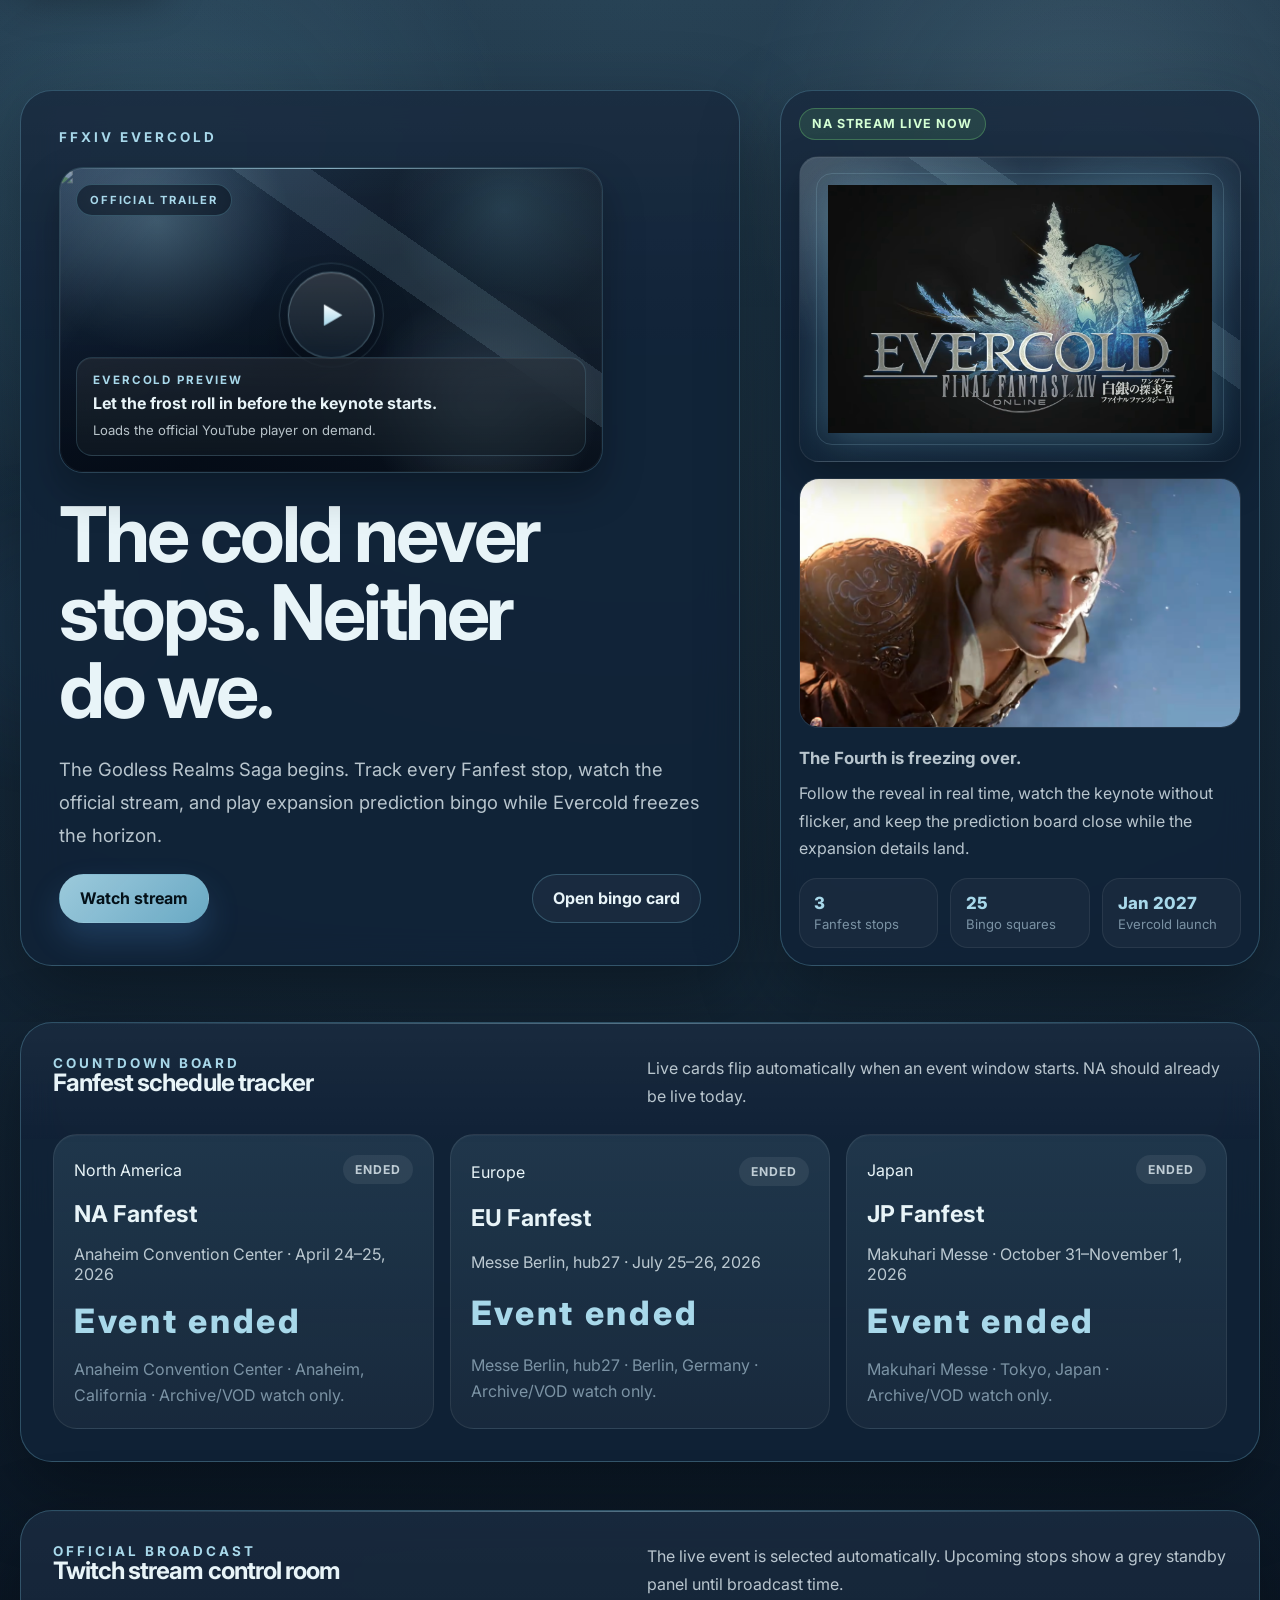
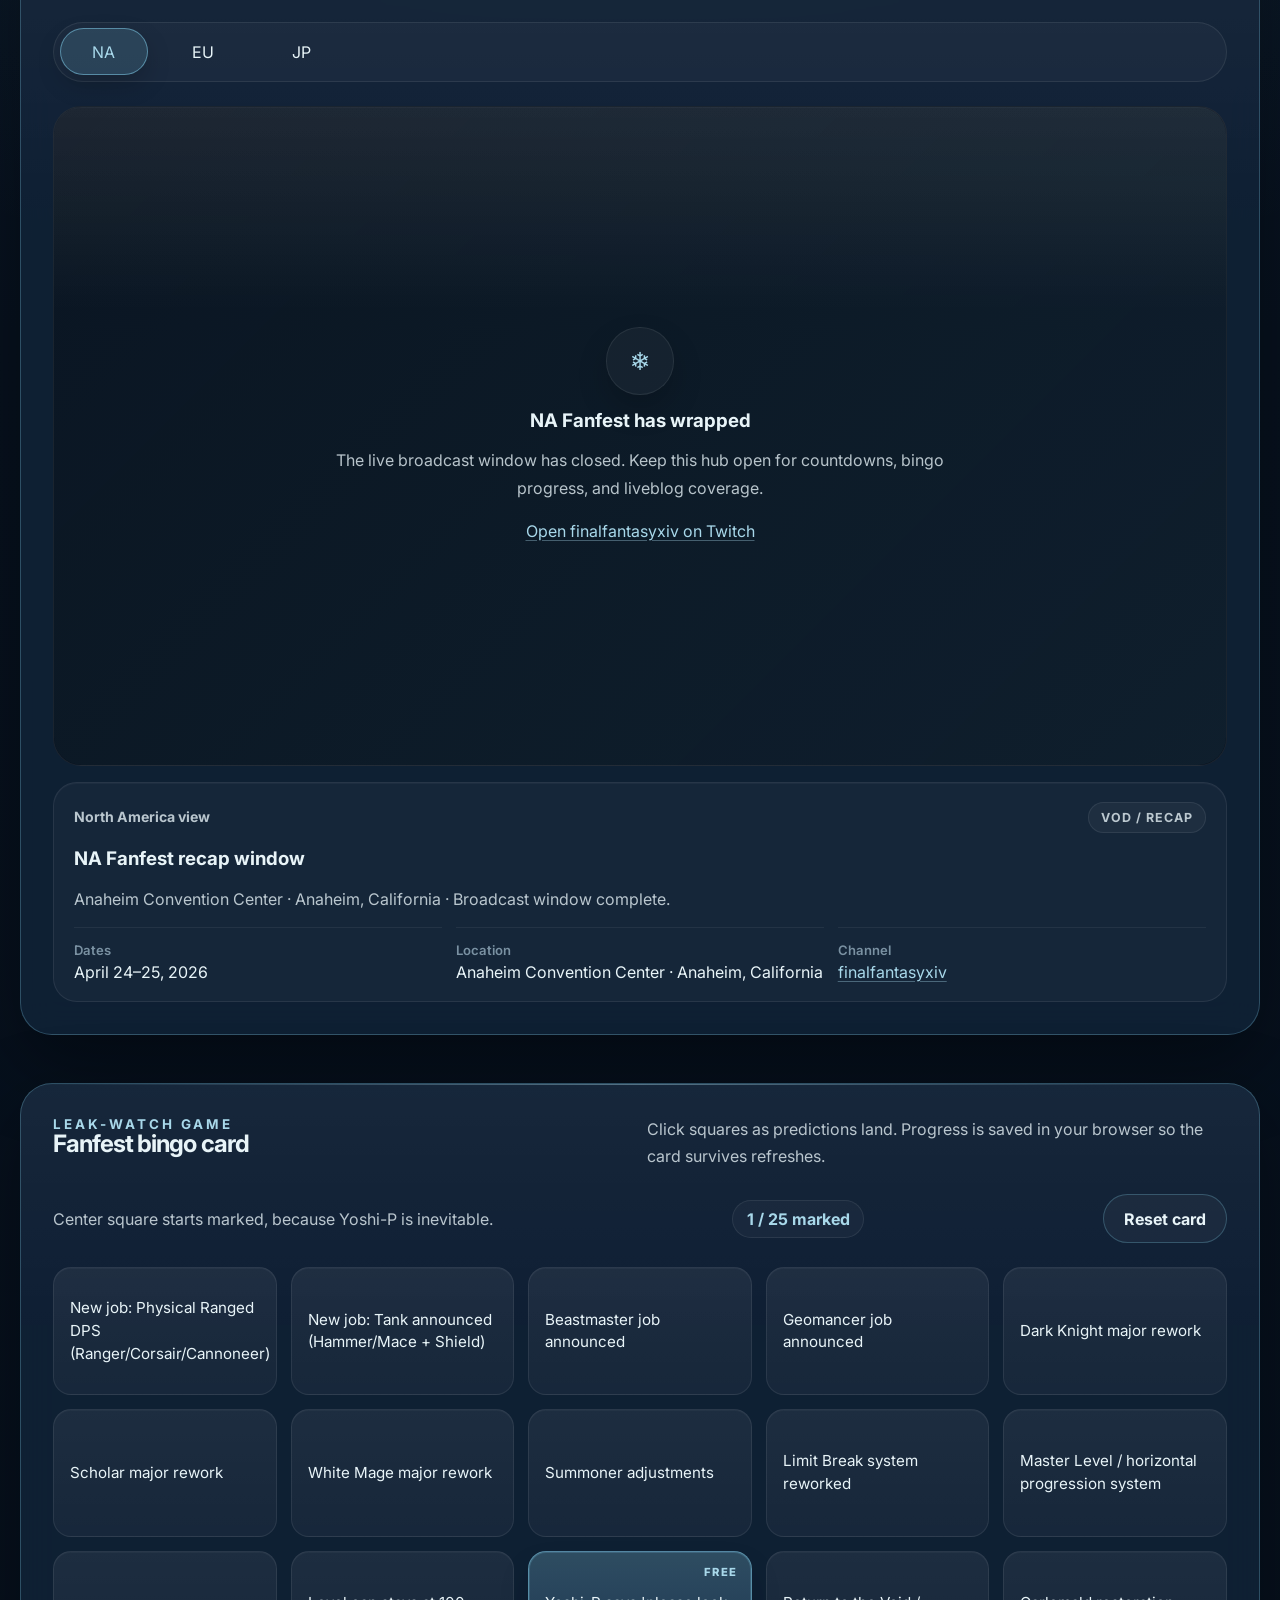
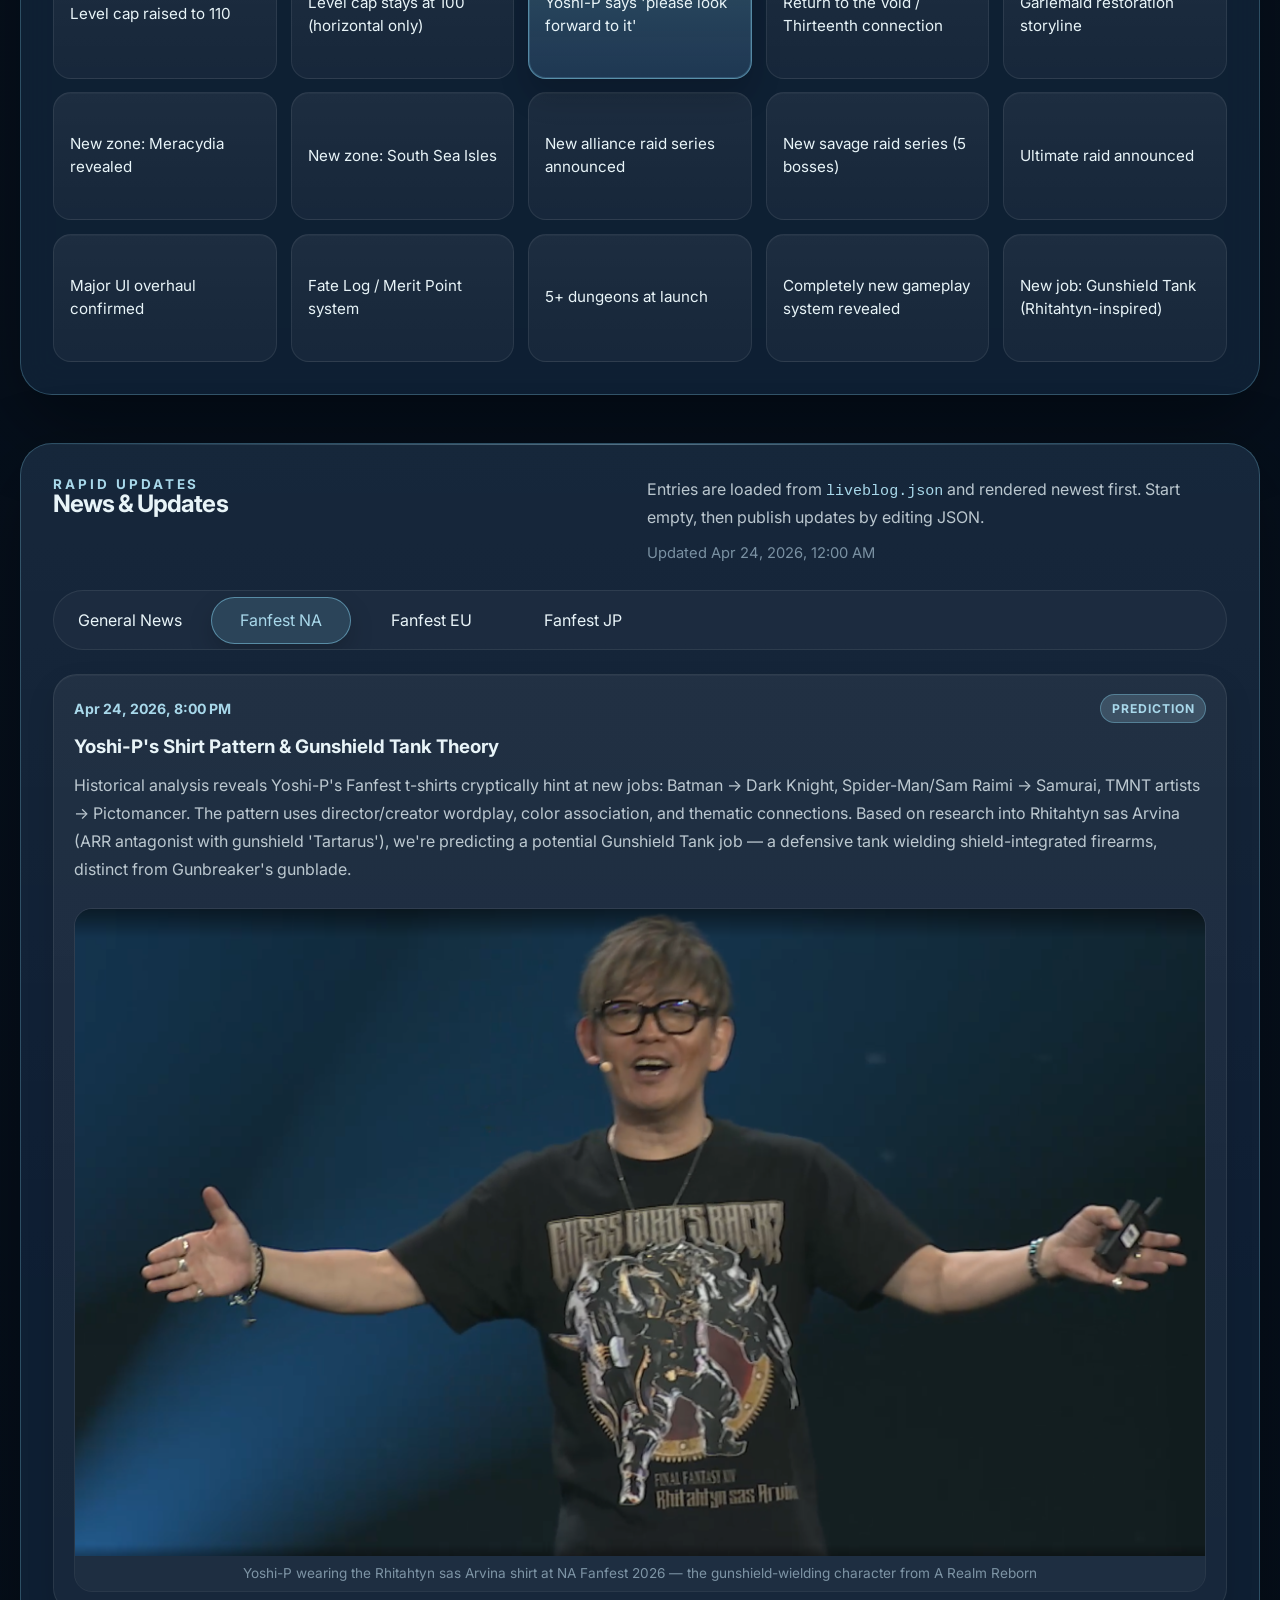
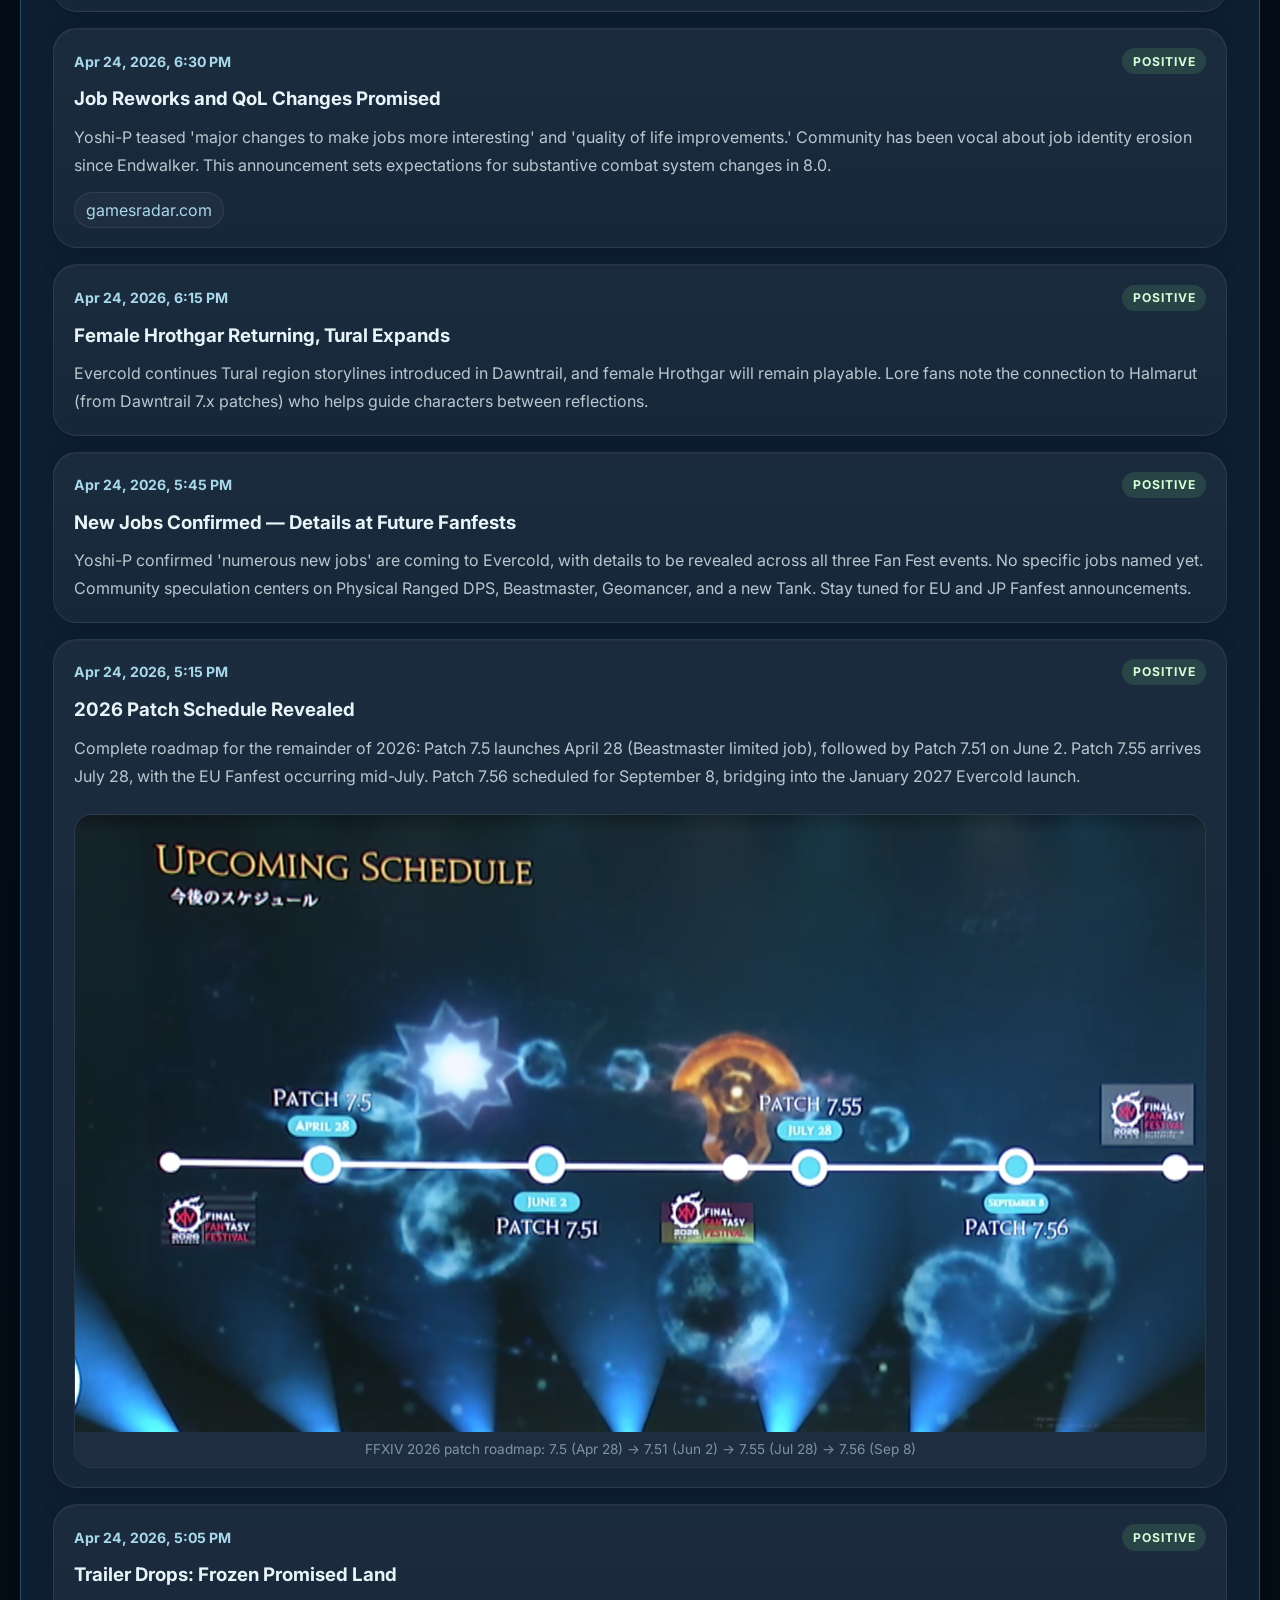
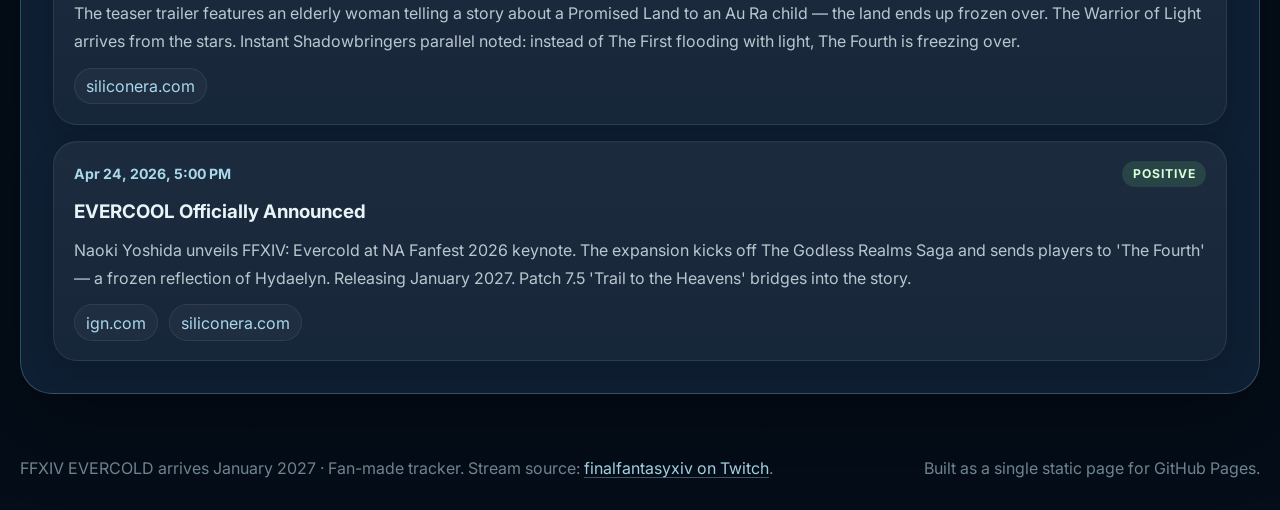
==== commit 5387669f: "feat: restructure hero — move trailer up, logo to visual card, remove location pills" ====
--- a/index.html
+++ b/index.html
@@ -29,12 +29,7 @@
         <div class="hero__content container">
           <div class="hero__grid">
             <div class="hero__copy">
-              <p class="eyebrow">FFXIV EVERCOLD · Fanfest 2026</p>
-              <img
-                class="evercold-logo"
-                src="./assets/images/evercold-logo.png"
-                alt="Final Fantasy XIV Evercold logo"
-              />
+              <p class="eyebrow">FFXIV EVERCOLD</p>
               <div
                 class="hero__trailer"
                 data-hero-trailer
@@ -79,6 +74,7 @@
                   ></iframe>
                 </noscript>
               </div>
+              <!-- Fan-made tagline, not official Square Enix copy. -->
               <h1>The cold never stops. Neither do we.</h1>
               <p class="hero__lede">
                 The Godless Realms Saga begins. Track every Fanfest stop, watch the official
@@ -89,16 +85,17 @@
                 <a class="button button--primary" href="#stream-section">Watch stream</a>
                 <a class="button button--secondary" href="#bingo-section">Open bingo card</a>
               </div>
-
-              <ul class="hero__meta" aria-label="Event locations">
-                <li>Anaheim Convention Center</li>
-                <li>Messe Berlin, hub27</li>
-                <li>Makuhari Messe, Tokyo</li>
-              </ul>
             </div>
 
             <aside class="hero__visual-card" aria-label="Evercold key art and site summary">
               <div class="hero__visual-badge">NA stream live now</div>
+              <div class="hero__visual-brand">
+                <img
+                  class="evercold-logo"
+                  src="./assets/images/evercold-logo.png"
+                  alt="Final Fantasy XIV Evercold logo"
+                />
+              </div>
               <img
                 class="hero__artwork"
                 src="./assets/images/evercold-artwork.png"
--- a/style.css
+++ b/style.css
@@ -203,12 +203,14 @@
 .hero__copy {
   display: grid;
   gap: 1.4rem;
+  align-content: start;
   padding: clamp(1.6rem, 4vw, 2.4rem);
 }
 
 .hero__visual-card {
   display: grid;
   gap: 1rem;
+  align-content: start;
   padding: 1.1rem;
   overflow: hidden;
 }
@@ -228,9 +230,54 @@
   text-transform: uppercase;
 }
 
+.hero__visual-brand {
+  position: relative;
+  display: grid;
+  place-items: center;
+  min-height: clamp(13rem, 28vw, 18rem);
+  padding: clamp(1.25rem, 3vw, 1.75rem);
+  border: 1px solid rgba(255, 255, 255, 0.08);
+  border-radius: calc(var(--radius-lg) - 4px);
+  background:
+    radial-gradient(circle at 18% 18%, rgba(168, 216, 234, 0.2), transparent 34%),
+    radial-gradient(circle at 78% 22%, rgba(126, 200, 227, 0.16), transparent 28%),
+    linear-gradient(160deg, rgba(255, 255, 255, 0.06), rgba(255, 255, 255, 0.02) 38%, rgba(7, 17, 30, 0.32));
+  box-shadow:
+    inset 0 1px 0 rgba(255, 255, 255, 0.06),
+    var(--shadow-soft);
+  isolation: isolate;
+  overflow: hidden;
+}
+
+.hero__visual-brand::before,
+.hero__visual-brand::after {
+  content: "";
+  position: absolute;
+  inset: 0;
+  pointer-events: none;
+}
+
+.hero__visual-brand::before {
+  background:
+    linear-gradient(125deg, rgba(255, 255, 255, 0.1), transparent 18%),
+    linear-gradient(35deg, transparent 0 62%, rgba(168, 216, 234, 0.12) 62% 70%, transparent 70%);
+  mix-blend-mode: screen;
+}
+
+.hero__visual-brand::after {
+  inset: 1rem;
+  border: 1px solid rgba(168, 216, 234, 0.18);
+  border-radius: calc(var(--radius-lg) - 8px);
+}
+
+.hero__visual-brand > * {
+  position: relative;
+  z-index: 1;
+}
+
 .hero__artwork {
   width: 100%;
-  min-height: 18rem;
+  min-height: clamp(11rem, 24vw, 15rem);
   object-fit: cover;
   border-radius: calc(var(--radius-lg) - 4px);
   border: 1px solid rgba(255, 255, 255, 0.07);
@@ -281,9 +328,11 @@
 }
 
 .evercold-logo {
-  width: clamp(200px, 40vw, 360px);
+  width: min(100%, 25rem);
+  max-width: 100%;
   height: auto;
-  margin-bottom: 0.2rem;
+  margin: 0;
+  justify-self: center;
   filter: drop-shadow(0 4px 20px rgba(126, 200, 227, 0.35));
 }
 
@@ -588,24 +637,6 @@
   justify-content: space-between;
   gap: 1rem;
   flex-wrap: wrap;
-}
-
-.hero__meta {
-  display: flex;
-  flex-wrap: wrap;
-  gap: 0.75rem;
-  margin: 0;
-  padding: 0;
-  list-style: none;
-}
-
-.hero__meta li {
-  padding: 0.75rem 1rem;
-  border: 1px solid var(--border);
-  border-radius: 999px;
-  background: rgba(255, 255, 255, 0.04);
-  color: var(--text-soft);
-  box-shadow: inset 0 1px 0 rgba(255, 255, 255, 0.03);
 }
 
 .button {
@@ -1317,6 +1348,14 @@
     padding: 1.15rem;
   }
 
+  .hero__visual-card {
+    padding: 1rem;
+  }
+
+  .hero__visual-brand {
+    min-height: 11.5rem;
+  }
+
   .hero__trailer-badge {
     top: 0.8rem;
     left: 0.8rem;
@@ -1370,7 +1409,6 @@
     font-size: 0.95rem;
   }
 
-  .hero__meta li,
   .button,
   .stream-selector__button {
     width: 100%;
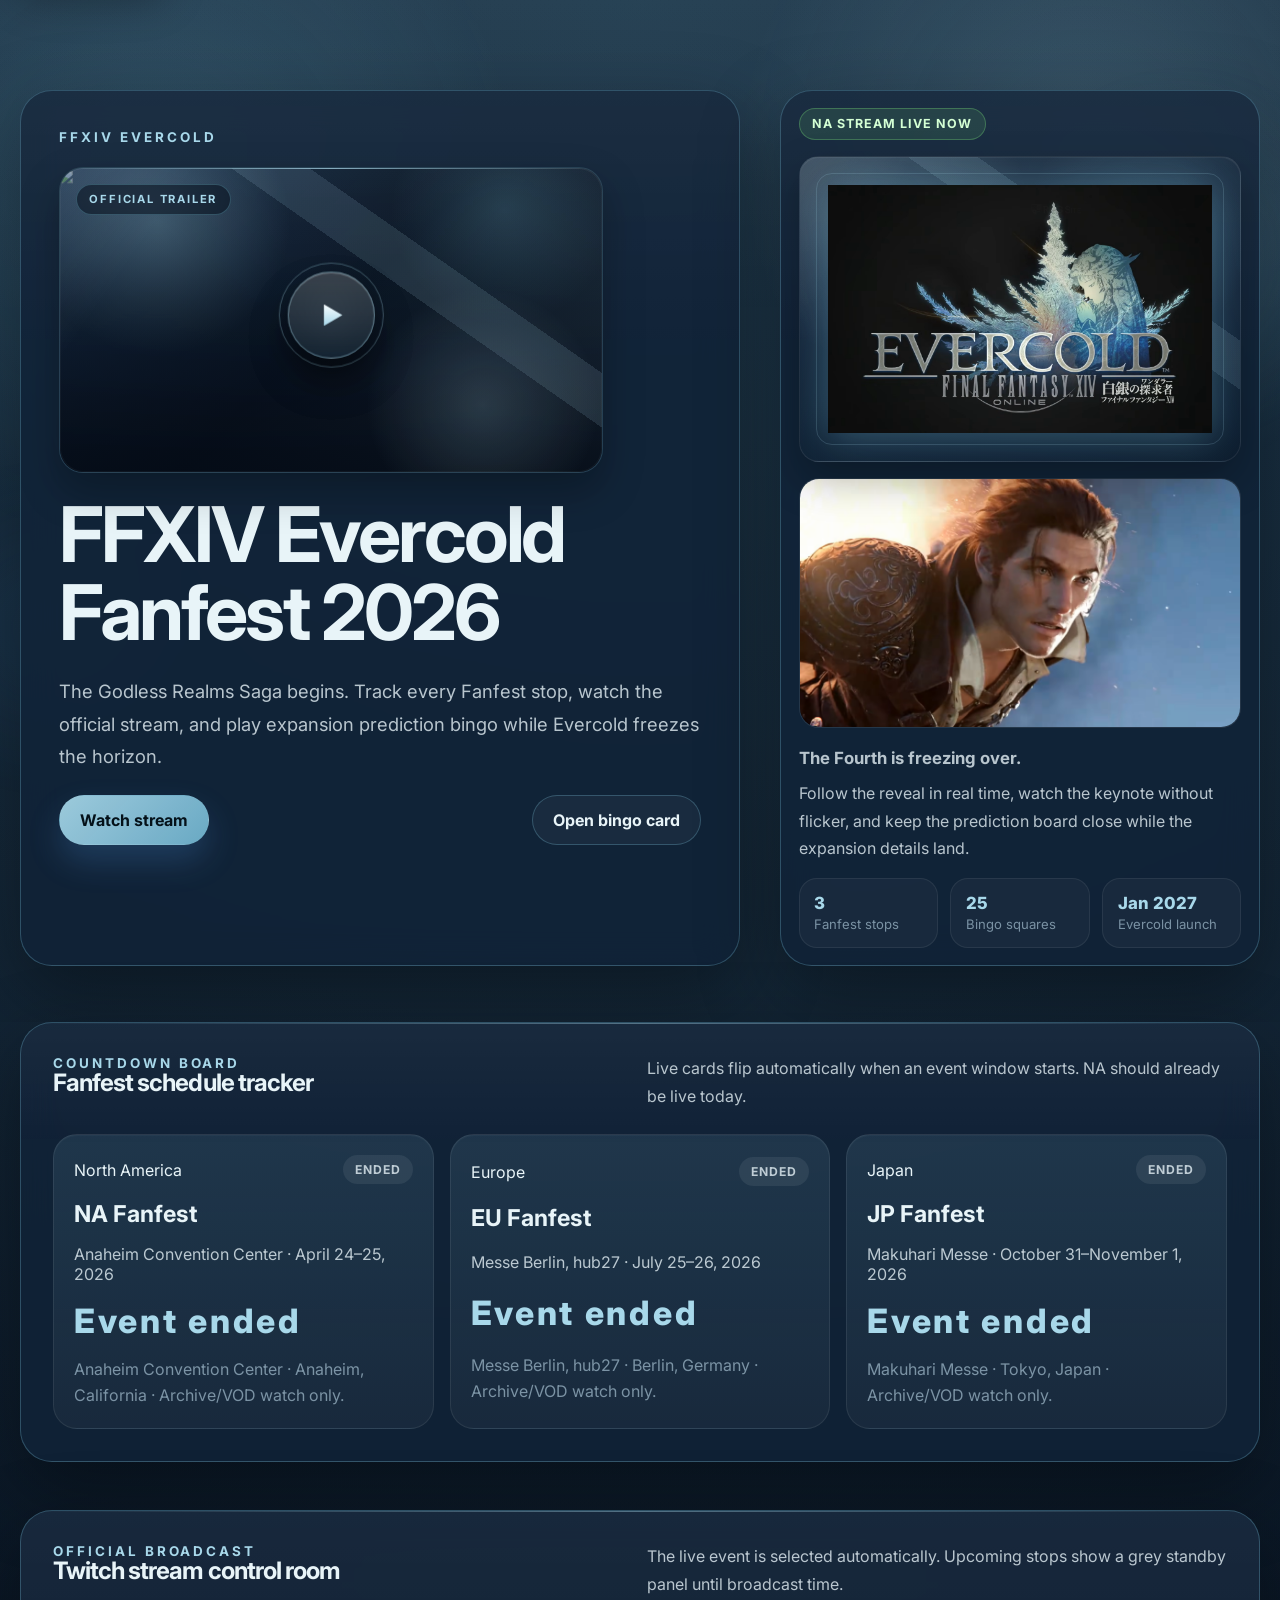
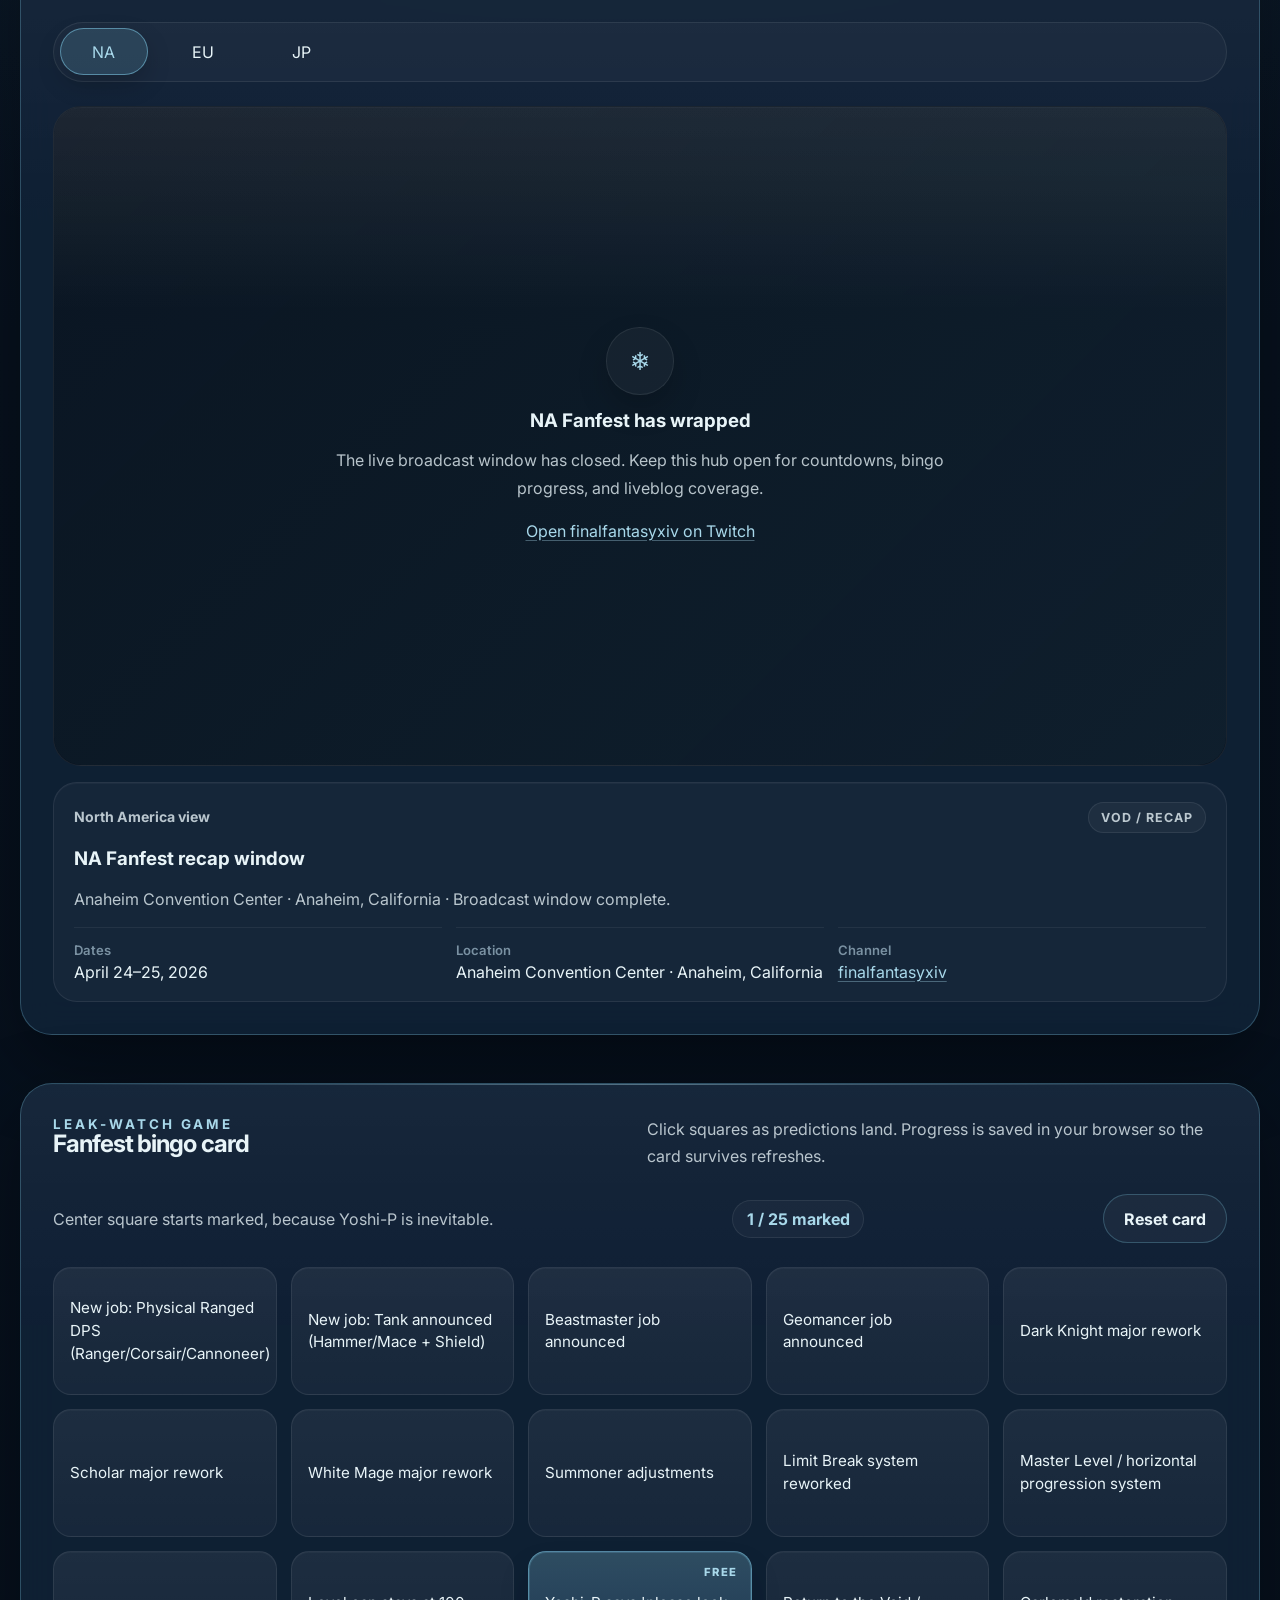
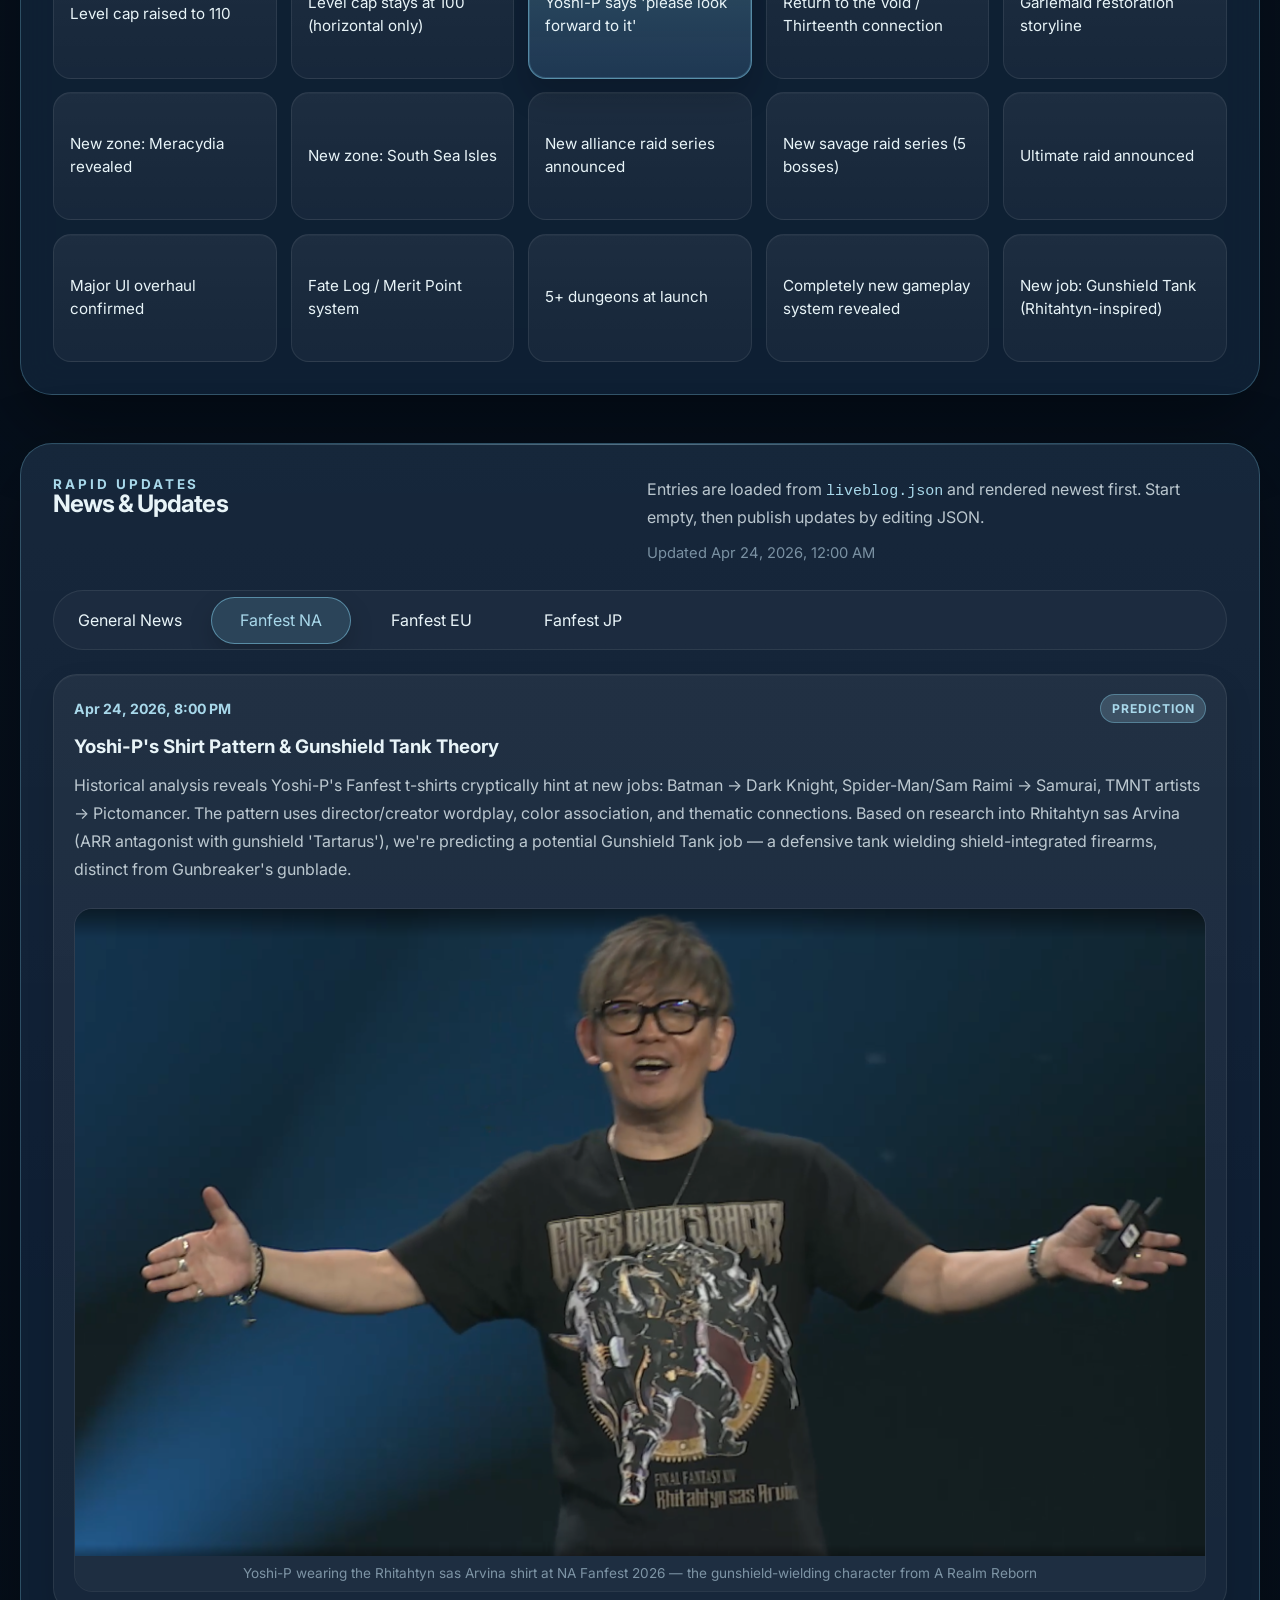
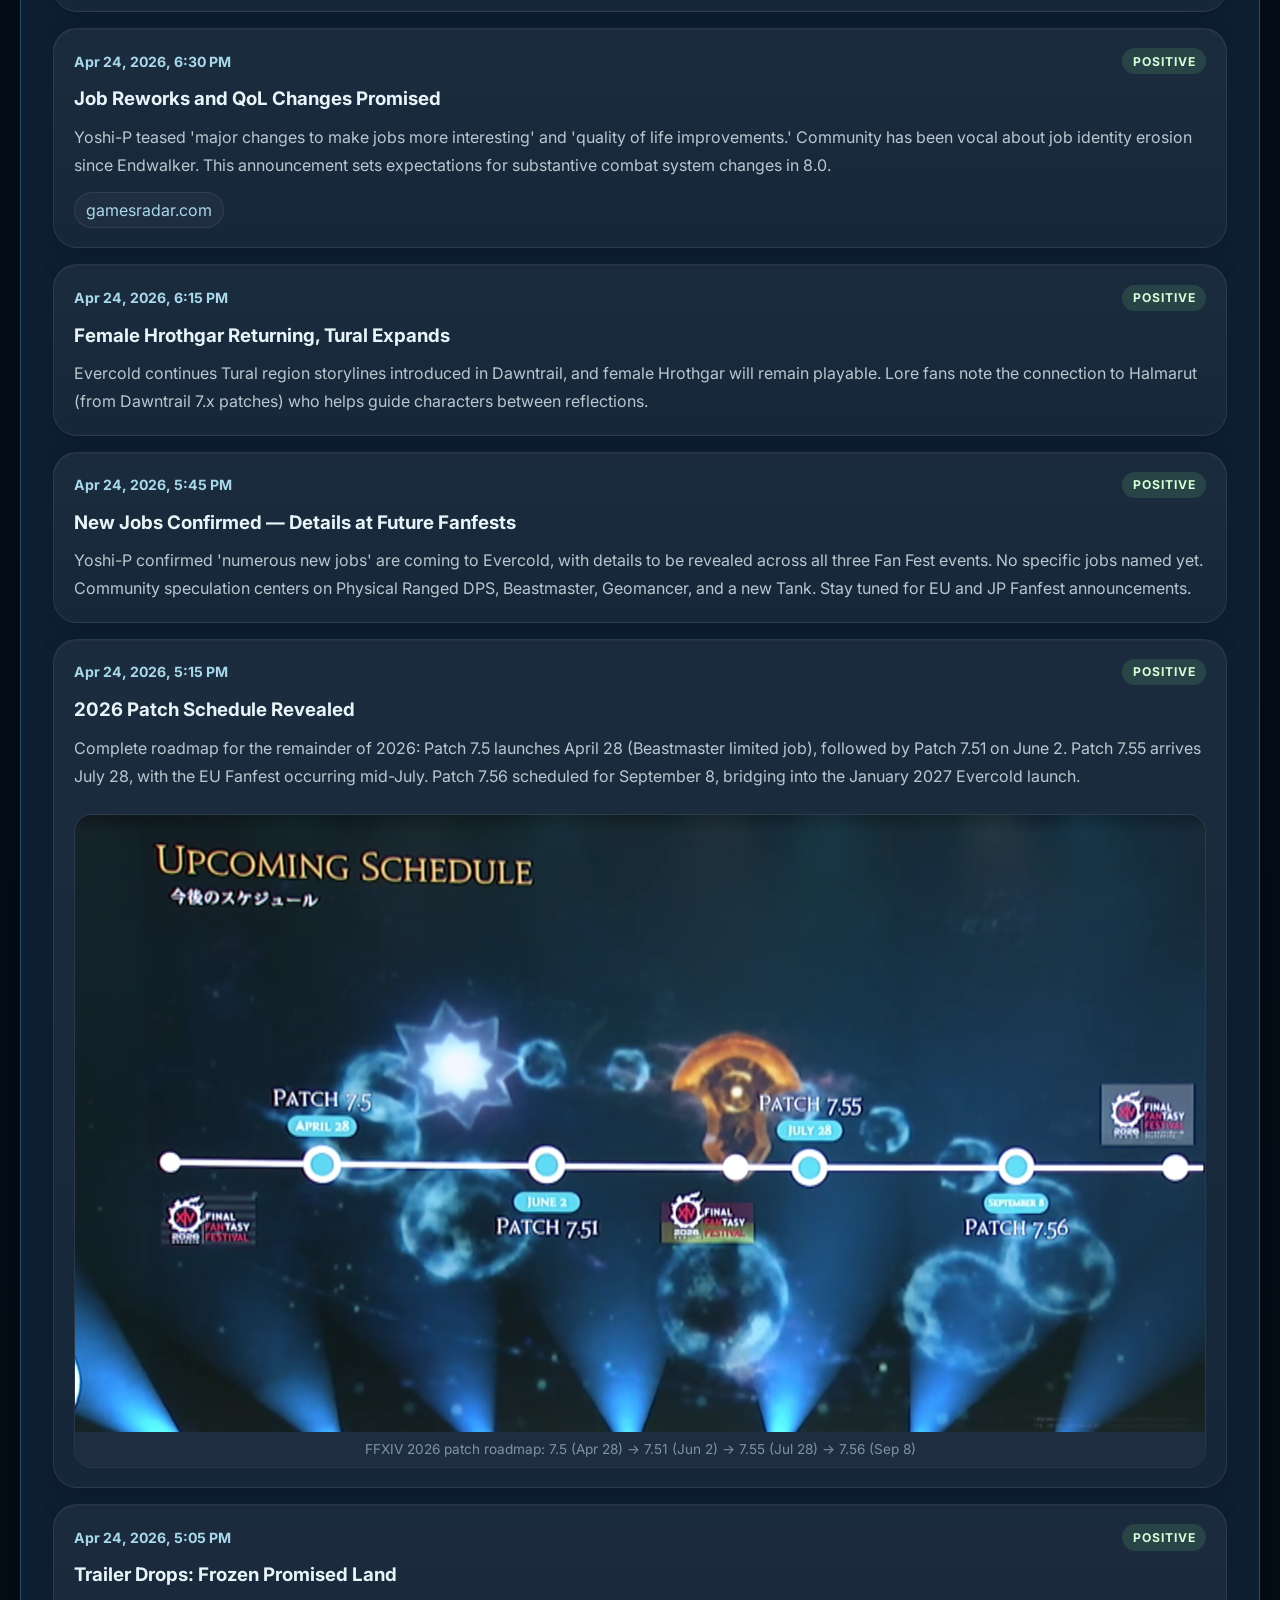
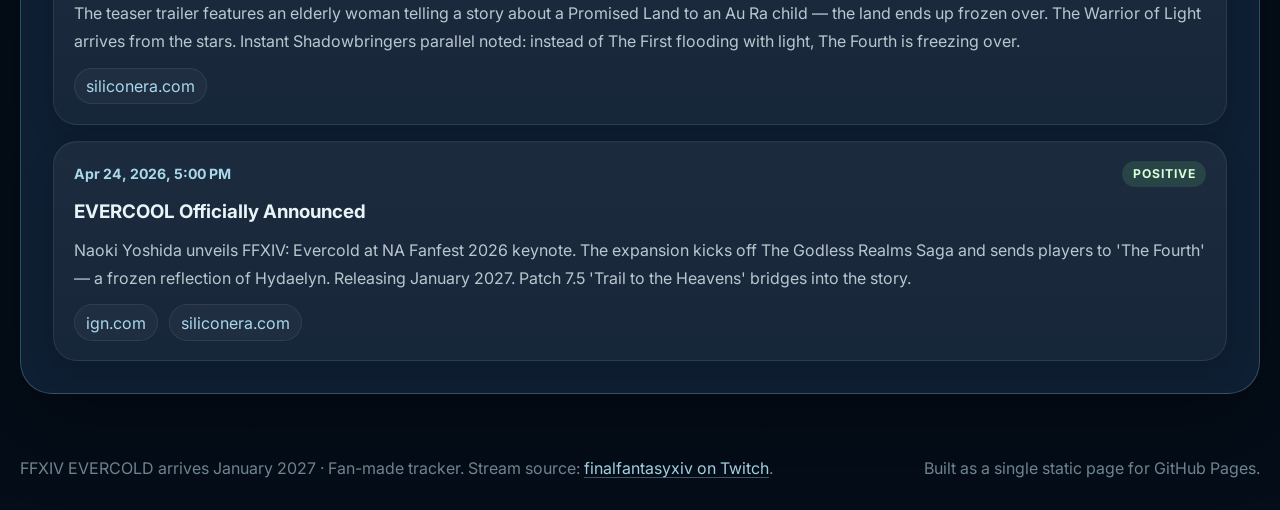
==== commit 1a4c5abc: "fix: remove trailer overlay text and tagline" ====
--- a/index.html
+++ b/index.html
@@ -55,10 +55,8 @@
                   <span class="hero__trailer-play" aria-hidden="true">
                     <span class="hero__trailer-play-icon"></span>
                   </span>
-                  <span class="hero__trailer-copy">
-                    <span class="hero__trailer-kicker">Evercold preview</span>
-                    <span class="hero__trailer-title">Let the frost roll in before the keynote starts.</span>
-                    <span class="hero__trailer-note">Loads the official YouTube player on demand.</span>
+                  <span class="hero__trailer-play" aria-hidden="true">
+                    <span class="hero__trailer-play-icon"></span>
                   </span>
                 </button>
                 <div class="hero__trailer-player" data-hero-trailer-player hidden></div>
@@ -74,8 +72,7 @@
                   ></iframe>
                 </noscript>
               </div>
-              <!-- Fan-made tagline, not official Square Enix copy. -->
-              <h1>The cold never stops. Neither do we.</h1>
+              <h1>FFXIV Evercold Fanfest 2026</h1>
               <p class="hero__lede">
                 The Godless Realms Saga begins. Track every Fanfest stop, watch the official
                 stream, and play expansion prediction bingo while Evercold freezes the horizon.
--- a/style.css
+++ b/style.css
@@ -501,48 +501,10 @@
 }
 
 .hero__trailer-copy {
-  right: 1rem;
-  bottom: 1rem;
-  left: 1rem;
-  z-index: 1;
-  display: grid;
-  gap: 0.35rem;
-  max-width: calc(100% - 2rem);
-  padding: 0.95rem 1rem;
-  border: 1px solid rgba(126, 200, 227, 0.18);
-  border-radius: calc(var(--radius-md) - 2px);
-  background:
-    linear-gradient(180deg, rgba(255, 255, 255, 0.08), rgba(255, 255, 255, 0.03)),
-    rgba(6, 16, 28, 0.56);
-  box-shadow: inset 0 1px 0 rgba(255, 255, 255, 0.06);
-  backdrop-filter: blur(18px);
-}
-
-.hero__trailer-kicker,
-.hero__trailer-title,
-.hero__trailer-note {
-  display: block;
-}
-
-.hero__trailer-kicker {
-  color: var(--ice-bright);
-  font-size: 0.72rem;
-  font-weight: 700;
-  letter-spacing: 0.16em;
-  text-transform: uppercase;
-}
-
-.hero__trailer-title {
-  font-size: 1rem;
-  font-weight: 700;
-  line-height: 1.35;
-}
-
-.hero__trailer-note {
-  color: var(--text-soft);
-  font-size: 0.82rem;
-  line-height: 1.55;
-}
+  display: none;
+}
+
+
 
 .hero__trailer-player {
   position: relative;
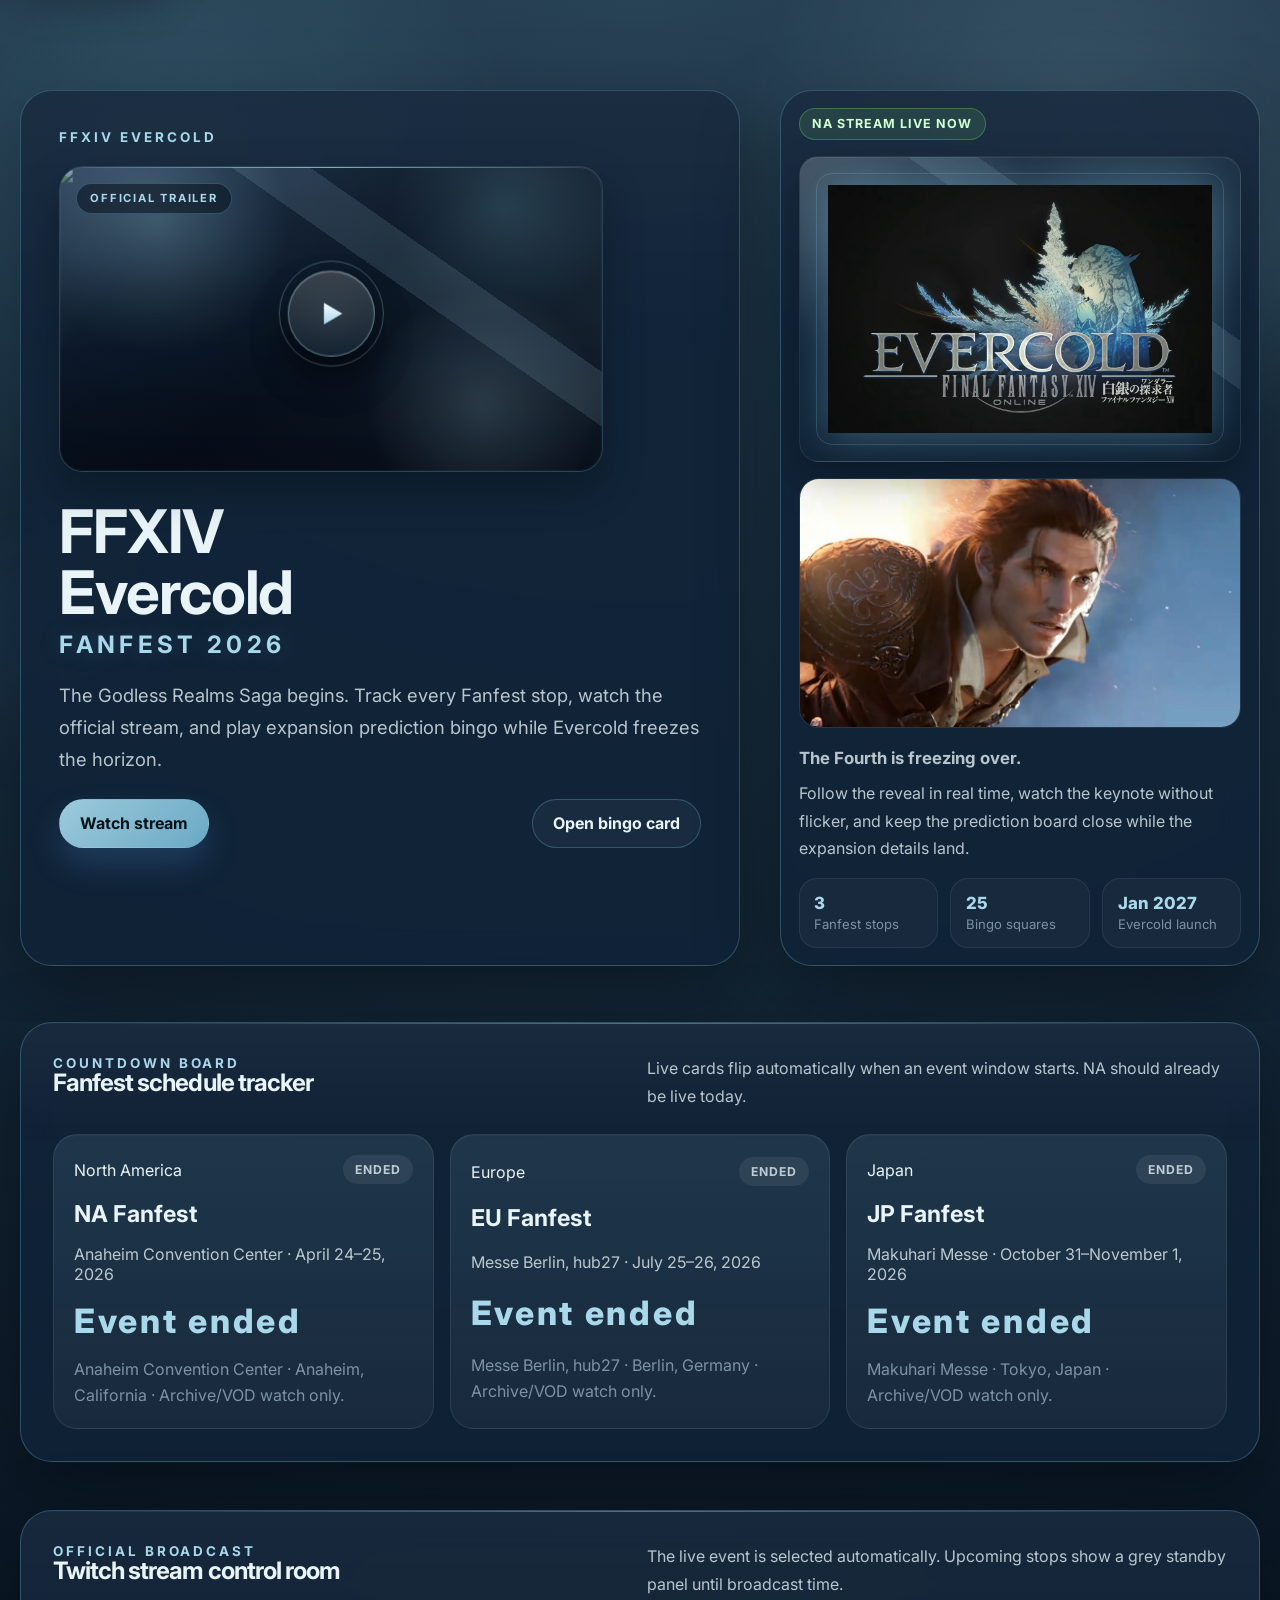
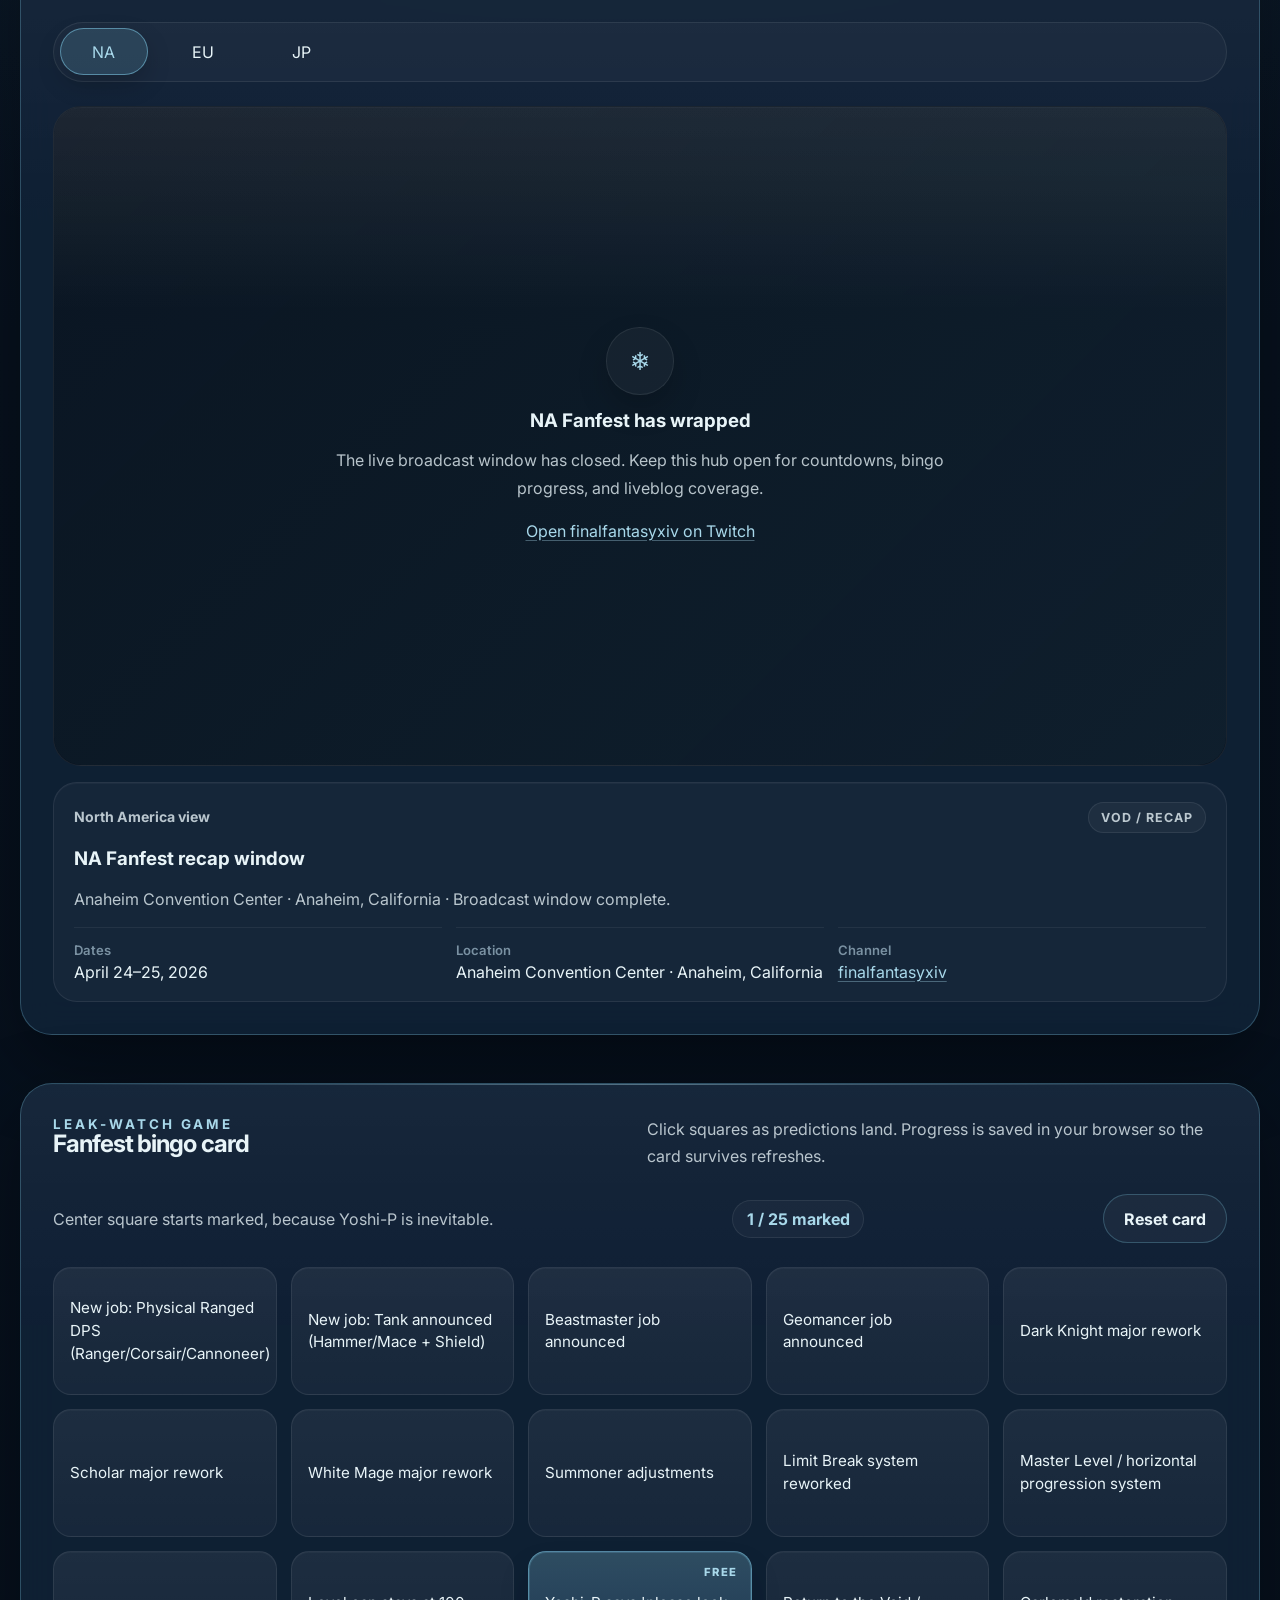
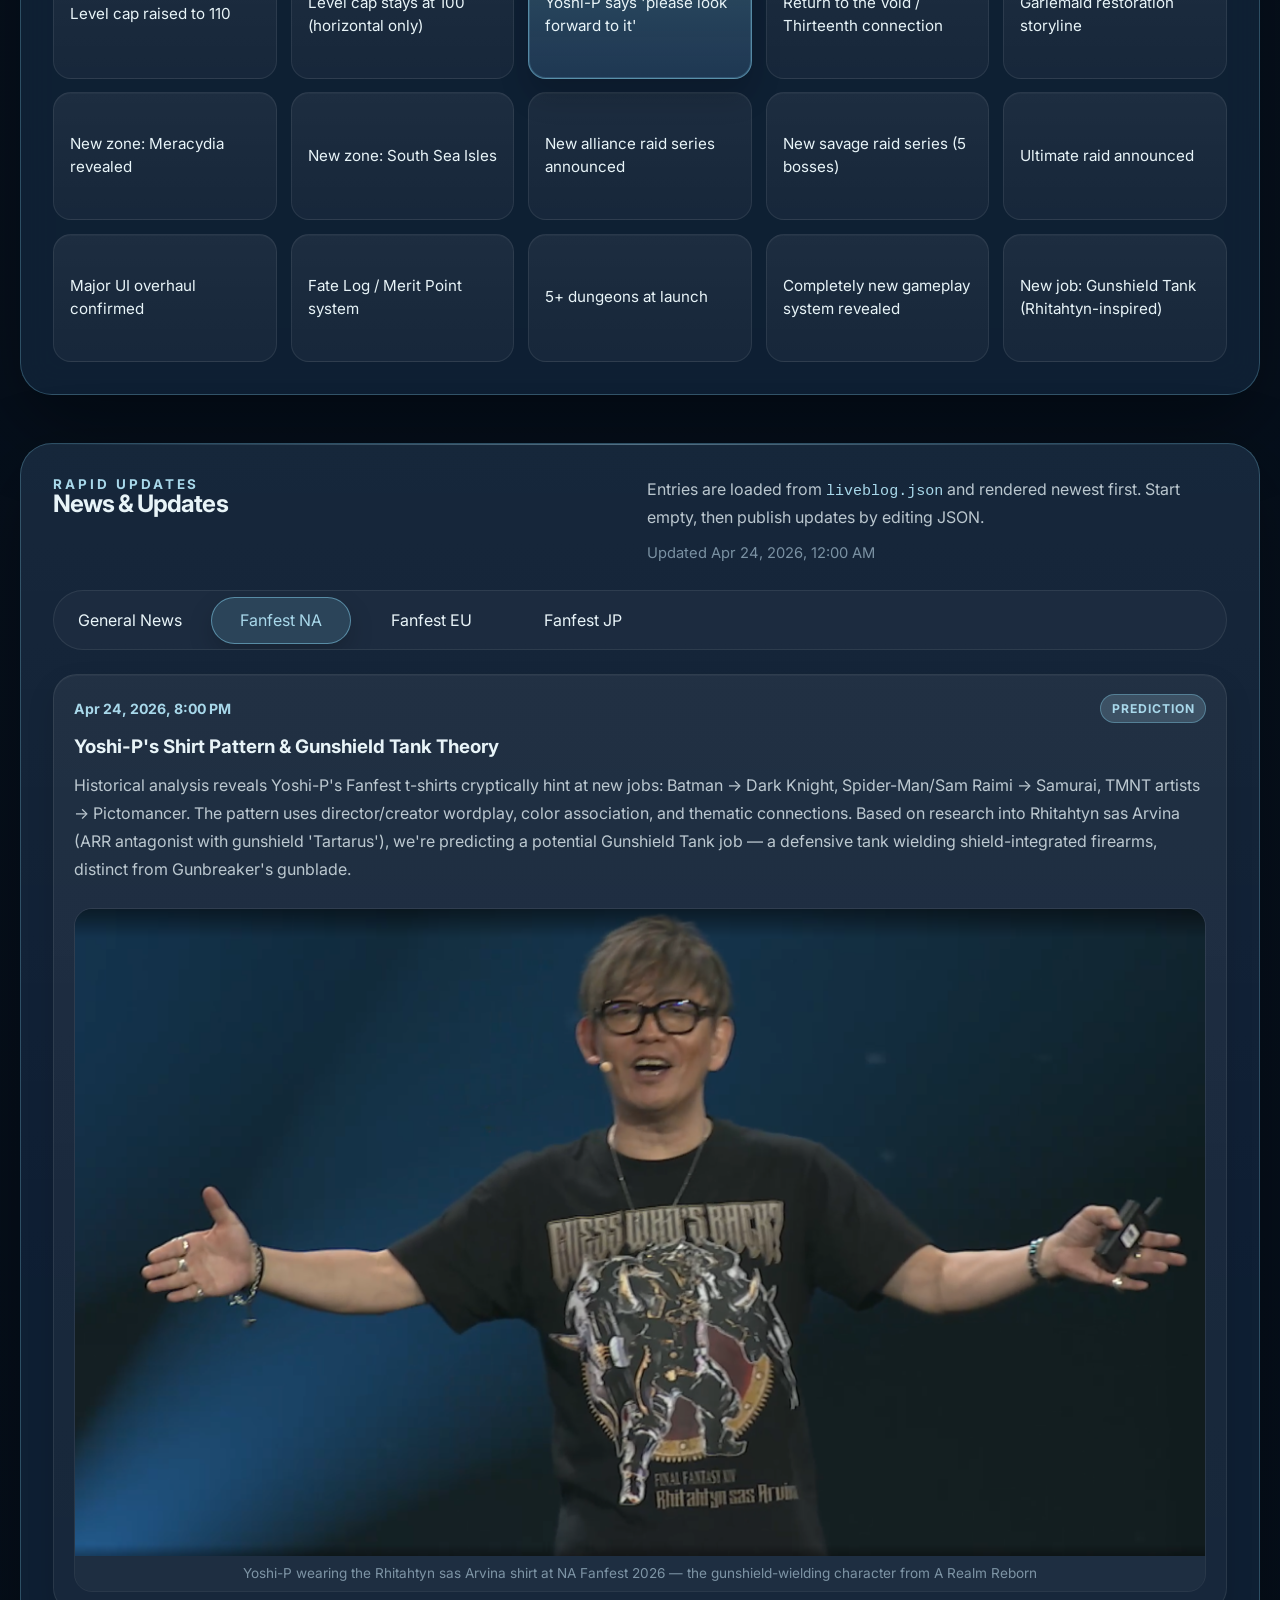
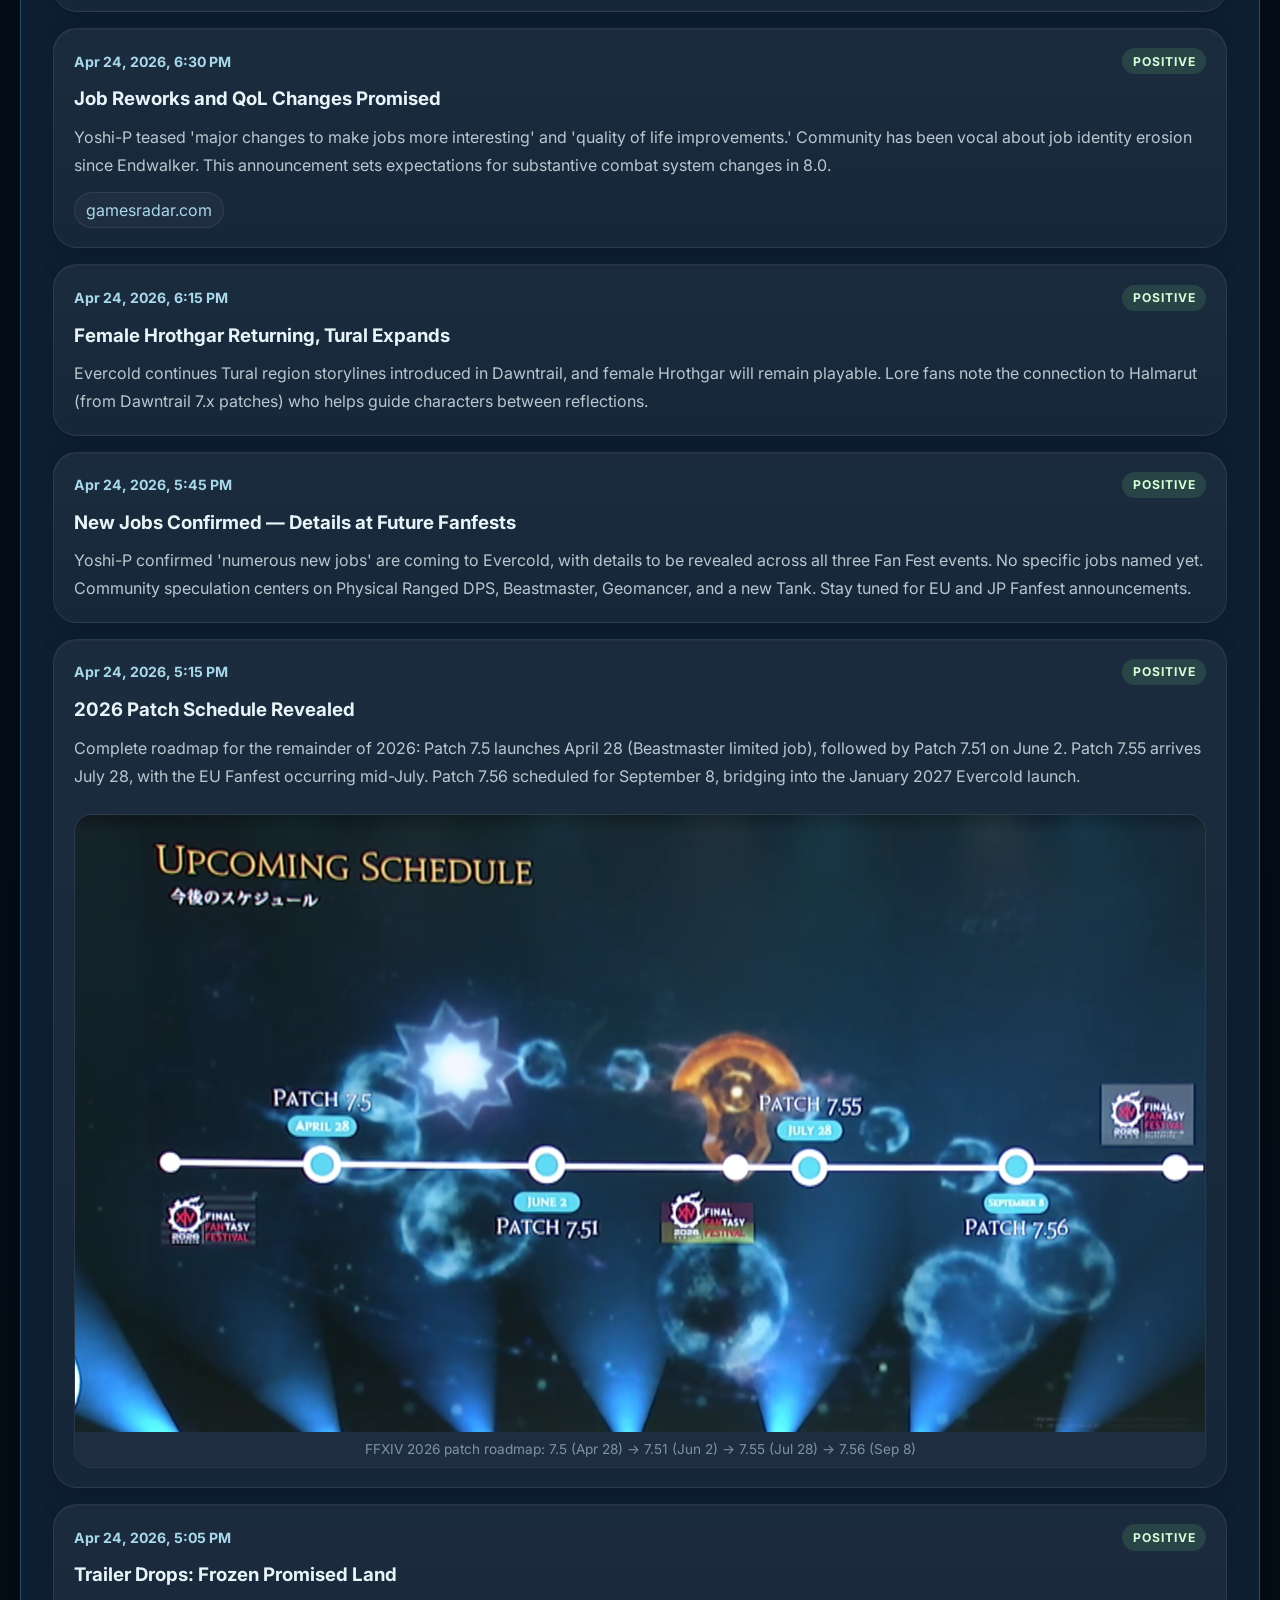
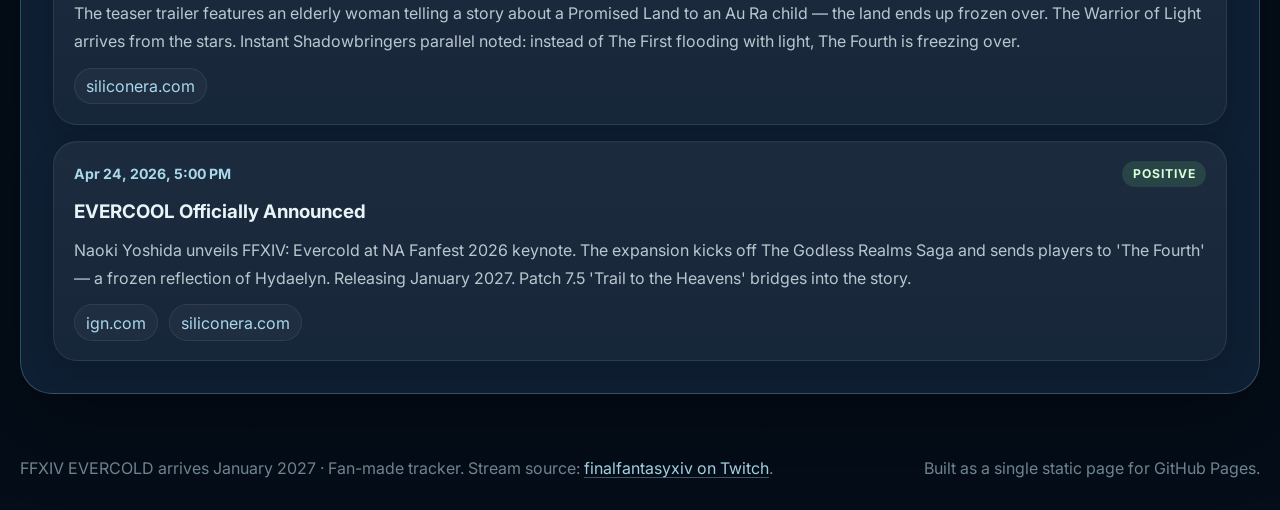
==== commit d850253f: "fix: split headline into two lines, reduce dominance, improve spacing" ====
--- a/index.html
+++ b/index.html
@@ -72,7 +72,10 @@
                   ></iframe>
                 </noscript>
               </div>
-              <h1>FFXIV Evercold Fanfest 2026</h1>
+              <h1 class="hero__title">
+                <span class="hero__title-main">FFXIV Evercold</span>
+                <span class="hero__title-sub">Fanfest 2026</span>
+              </h1>
               <p class="hero__lede">
                 The Godless Realms Saga begins. Track every Fanfest stop, watch the official
                 stream, and play expansion prediction bingo while Evercold freezes the horizon.
--- a/style.css
+++ b/style.css
@@ -202,7 +202,7 @@
 
 .hero__copy {
   display: grid;
-  gap: 1.4rem;
+  gap: clamp(0.95rem, 2vw, 1.3rem);
   align-content: start;
   padding: clamp(1.6rem, 4vw, 2.4rem);
 }
@@ -342,6 +342,7 @@
   justify-self: start;
   width: min(100%, 34rem);
   aspect-ratio: 16 / 9;
+  margin-block-end: clamp(0.2rem, 0.8vw, 0.5rem);
   overflow: hidden;
   border: 1px solid rgba(126, 200, 227, 0.22);
   border-radius: var(--radius-lg);
@@ -579,16 +580,39 @@
 }
 
 .hero h1 {
-  max-width: 11ch;
-  font-size: clamp(3rem, 6vw, 5.6rem);
+  max-width: 12.5ch;
+}
+
+.hero__title {
+  display: grid;
+  gap: clamp(0.18rem, 0.7vw, 0.5rem);
+}
+
+.hero__title-main,
+.hero__title-sub {
+  display: block;
+}
+
+.hero__title-main {
+  font-size: clamp(2.45rem, 4.7vw, 3.85rem);
+}
+
+.hero__title-sub {
+  color: var(--ice-bright);
+  font-size: clamp(1rem, 1.9vw, 1.5rem);
+  font-weight: 700;
+  letter-spacing: 0.18em;
+  line-height: 1.18;
+  text-transform: uppercase;
+  text-shadow: 0 0 24px rgba(126, 200, 227, 0.22);
 }
 
 .hero__lede {
-  max-width: 60ch;
+  max-width: 56ch;
   margin: 0;
   color: var(--text-soft);
   font-size: clamp(1rem, 2vw, 1.15rem);
-  line-height: 1.78;
+  line-height: 1.72;
 }
 
 .hero__actions,
@@ -599,6 +623,10 @@
   justify-content: space-between;
   gap: 1rem;
   flex-wrap: wrap;
+}
+
+.hero__actions {
+  margin-top: 0.15rem;
 }
 
 .button {
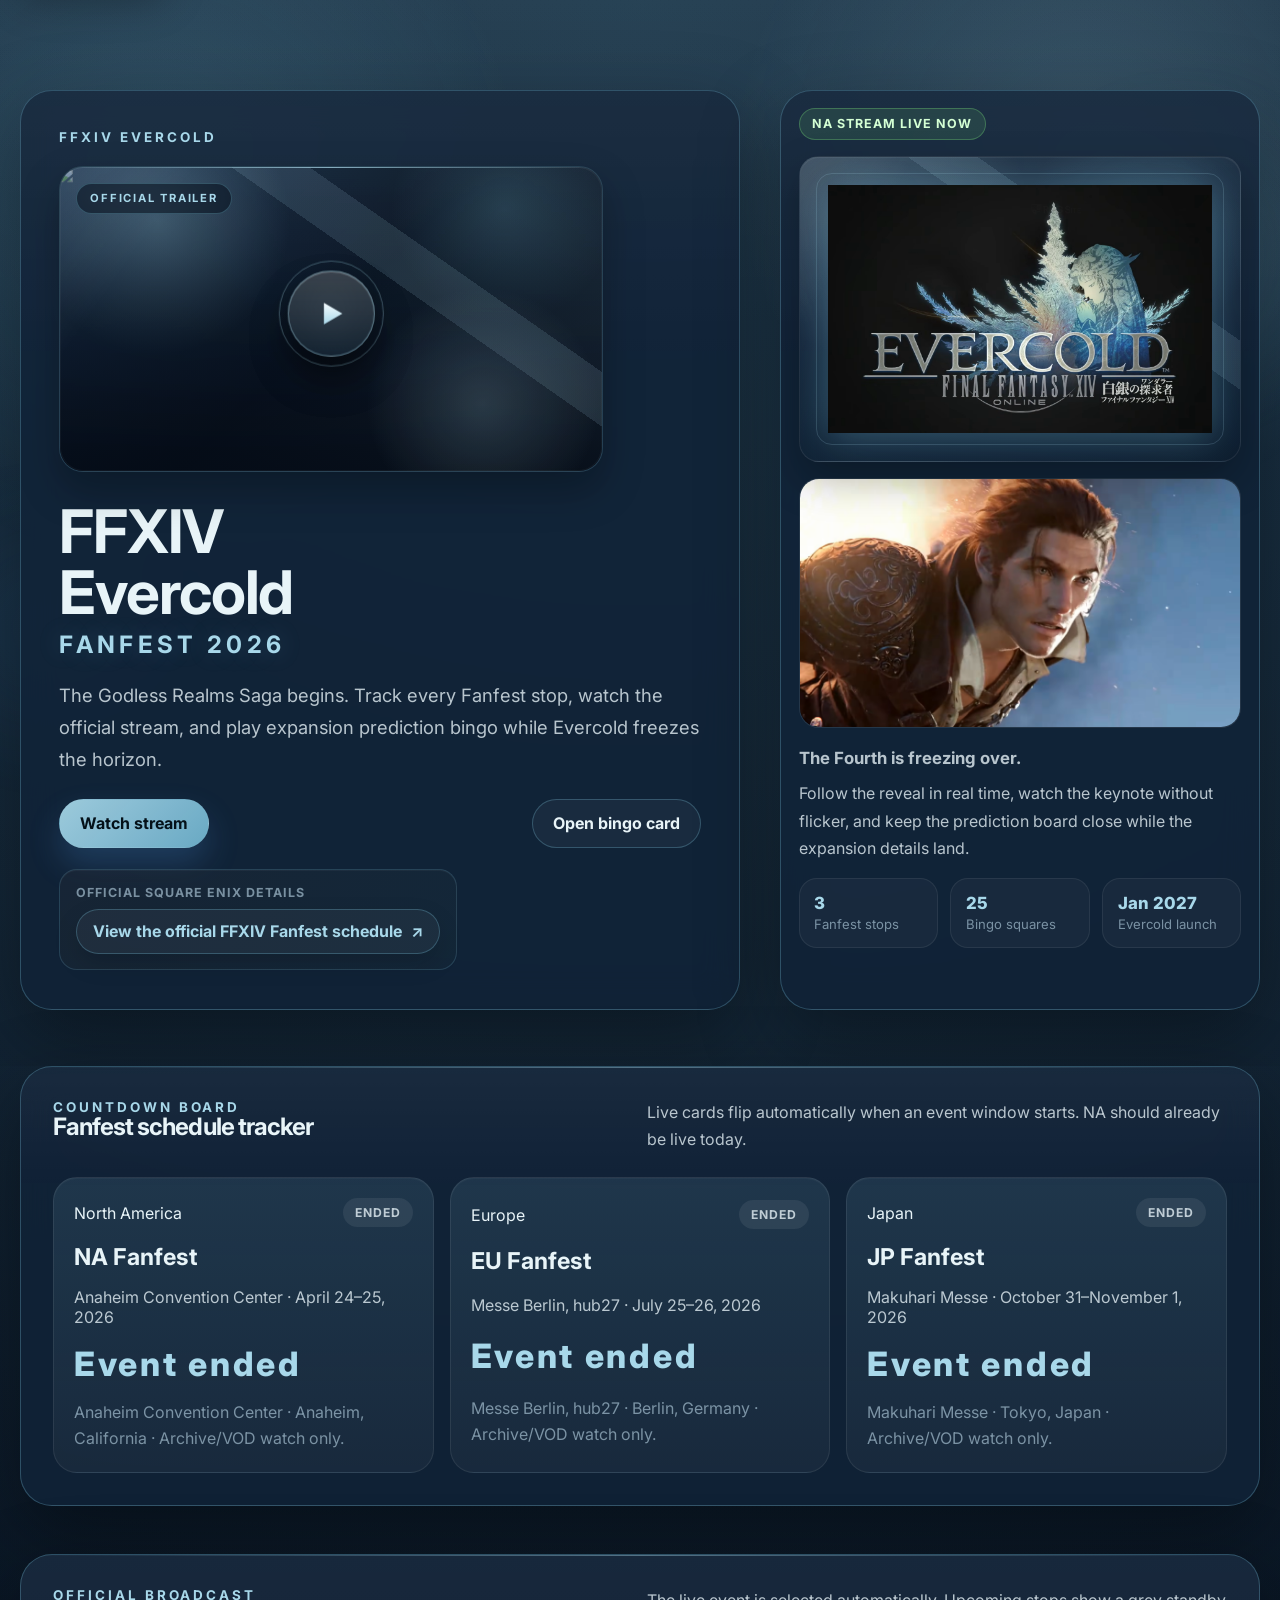
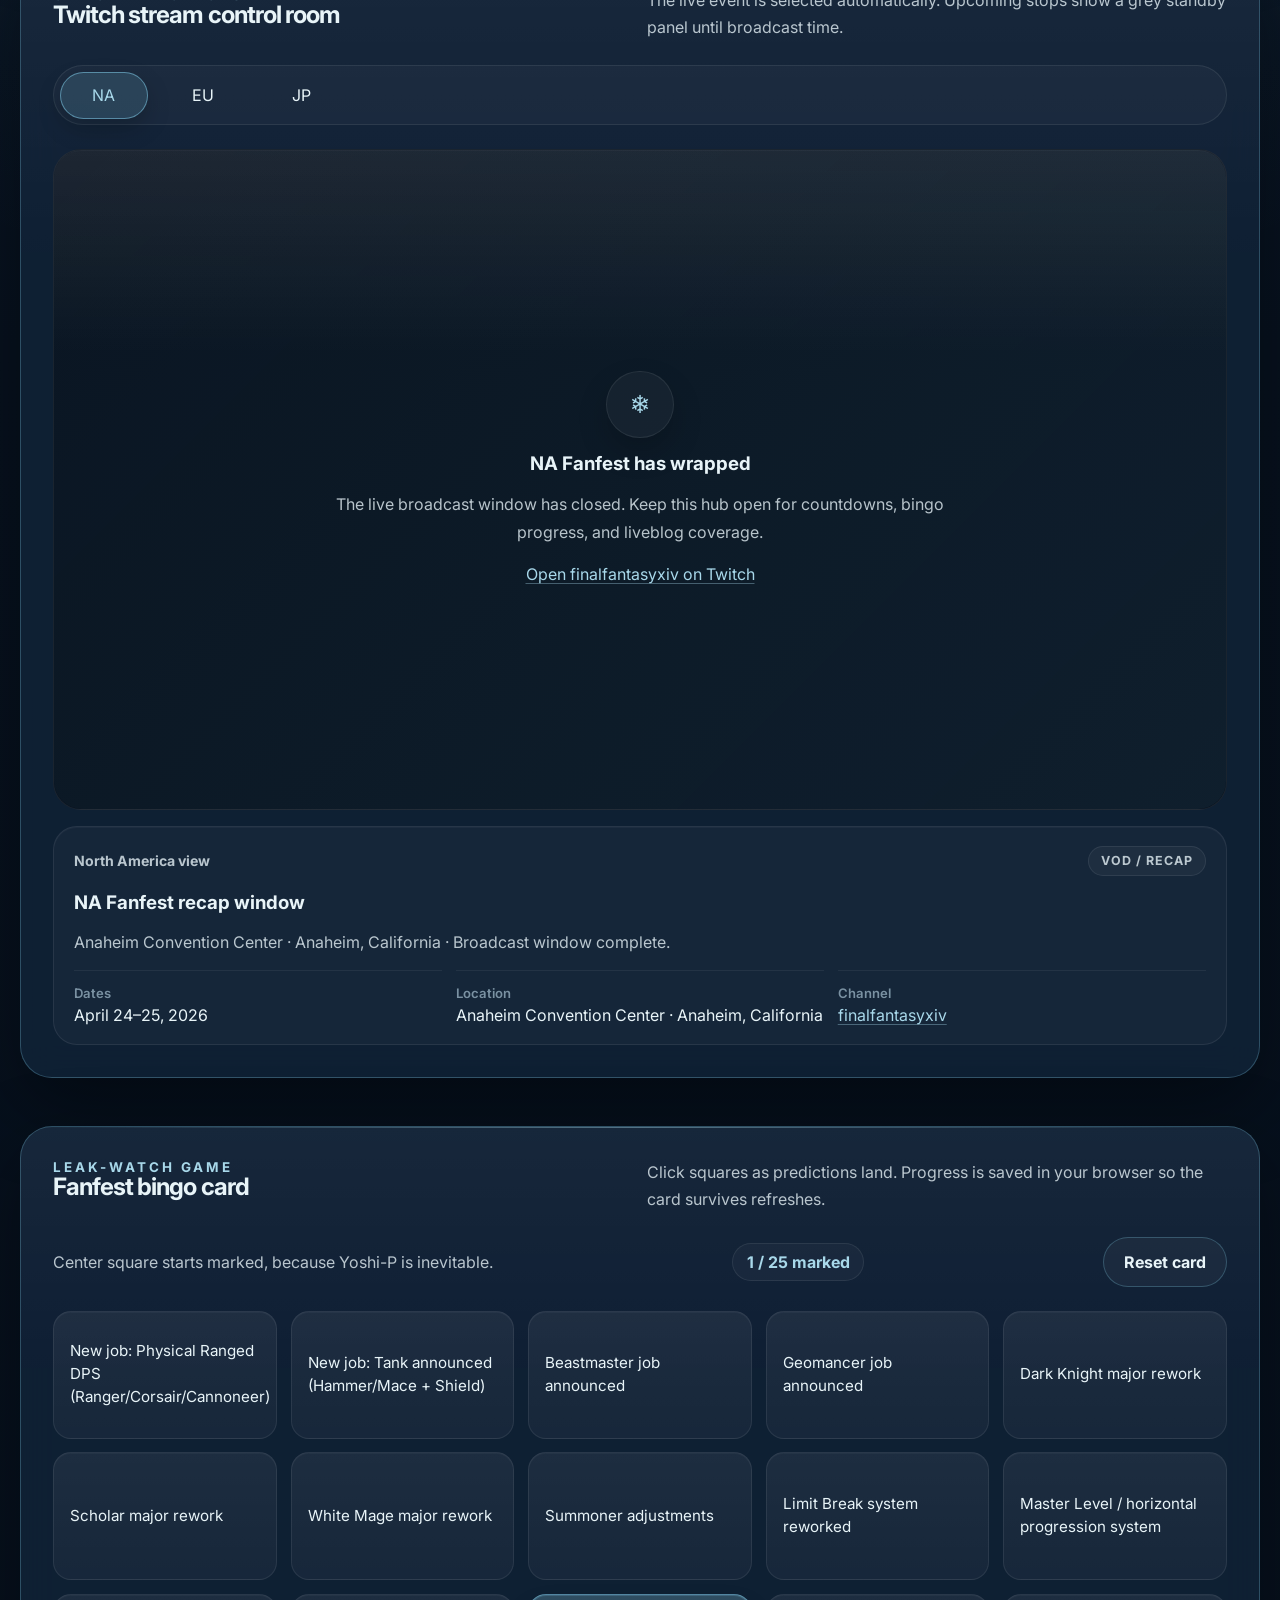
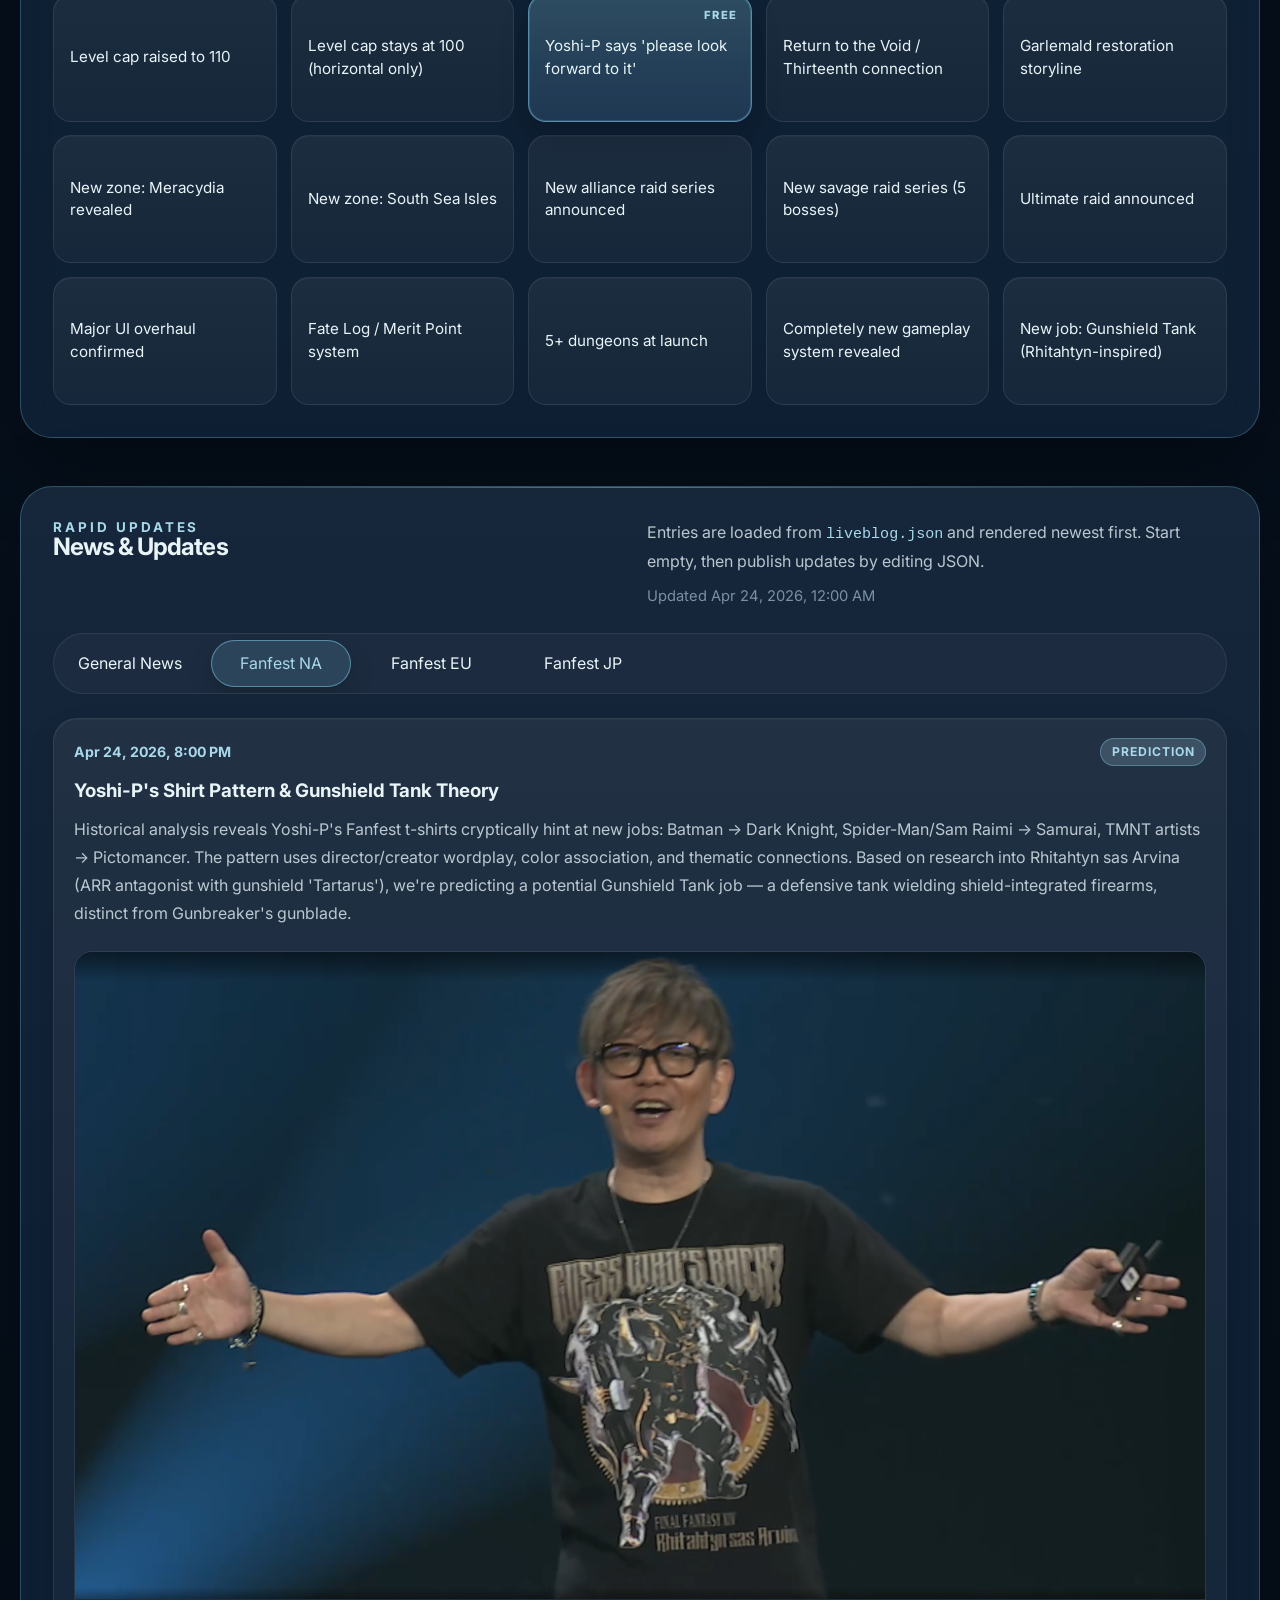
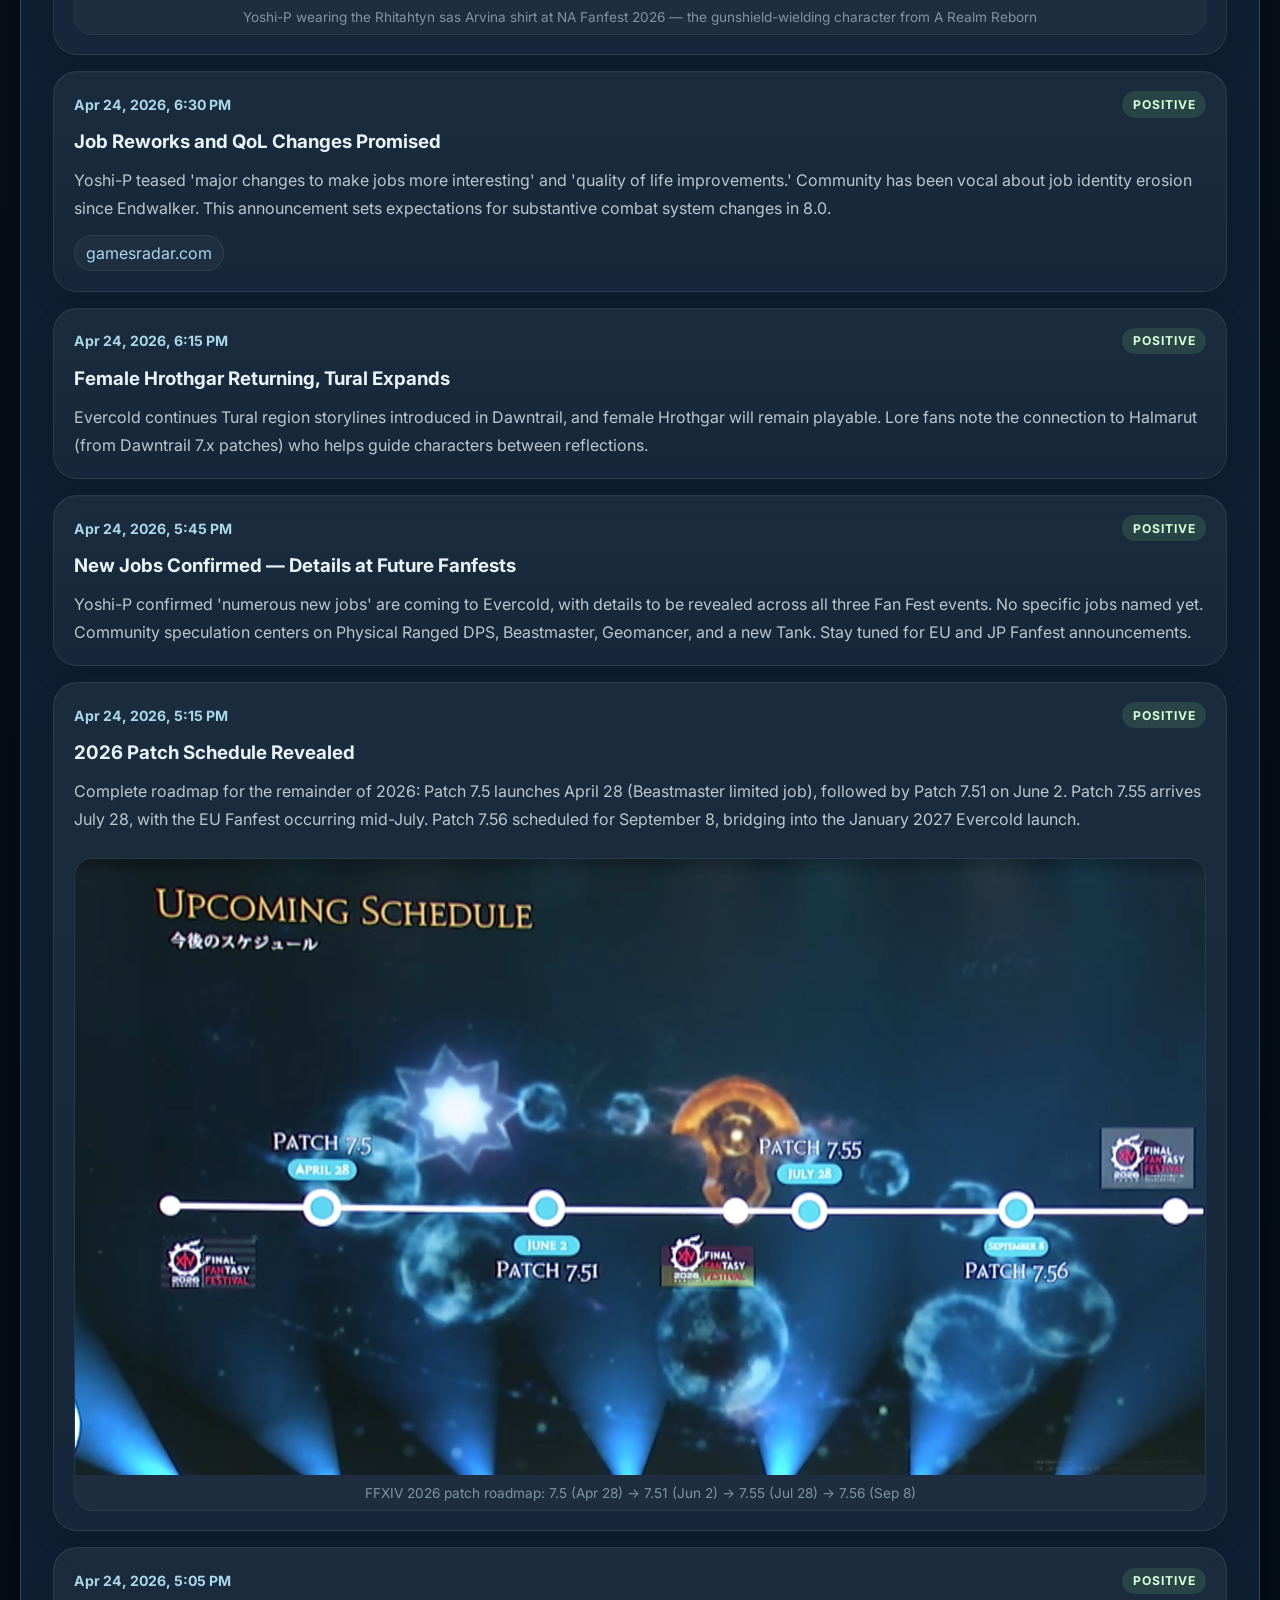
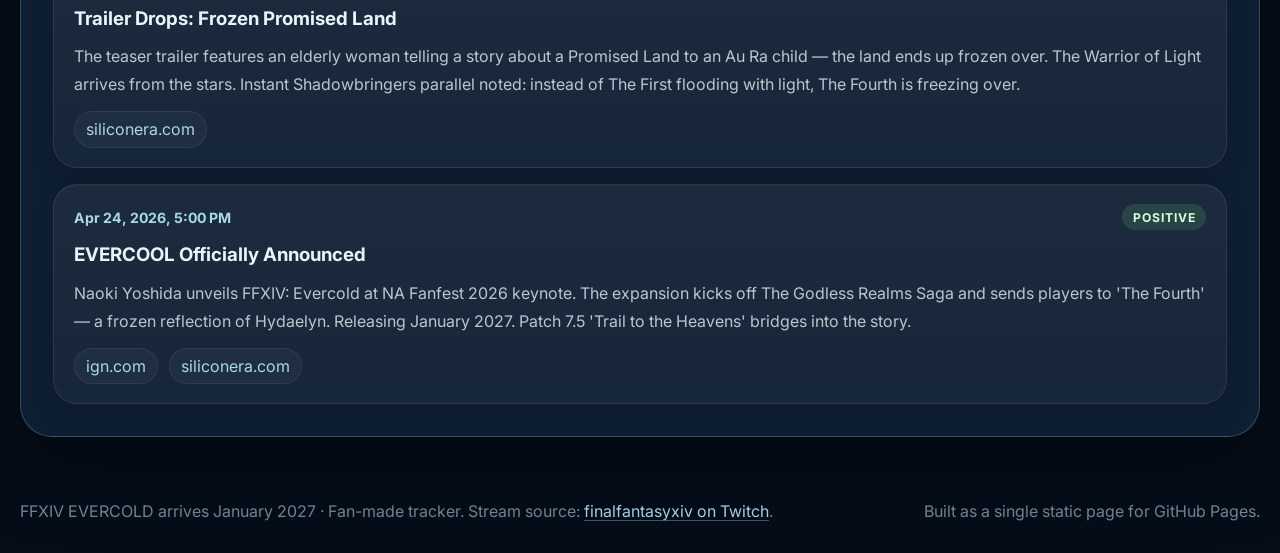
==== commit c6d99f7f: "feat: add official Fanfest schedule link below hero CTAs" ====
--- a/index.html
+++ b/index.html
@@ -85,6 +85,19 @@
                 <a class="button button--primary" href="#stream-section">Watch stream</a>
                 <a class="button button--secondary" href="#bingo-section">Open bingo card</a>
               </div>
+
+              <div class="hero__resource">
+                <p class="hero__resource-label">Official Square Enix details</p>
+                <a
+                  class="hero__resource-link"
+                  href="https://na.finalfantasyxiv.com/lodestone/topics/detail/3fbb8a7b241ae9a909fd15b59c8978eb997a3cc3"
+                  target="_blank"
+                  rel="noreferrer"
+                >
+                  View the official FFXIV Fanfest schedule
+                  <span aria-hidden="true">↗</span>
+                </a>
+              </div>
             </div>
 
             <aside class="hero__visual-card" aria-label="Evercold key art and site summary">
--- a/style.css
+++ b/style.css
@@ -629,6 +629,64 @@
   margin-top: 0.15rem;
 }
 
+.hero__resource {
+  display: grid;
+  gap: 0.55rem;
+  justify-items: start;
+  width: fit-content;
+  max-width: 100%;
+  padding: 0.95rem 1rem;
+  border: 1px solid rgba(126, 200, 227, 0.18);
+  border-radius: var(--radius-md);
+  background:
+    linear-gradient(135deg, rgba(255, 255, 255, 0.055), rgba(126, 200, 227, 0.08)),
+    rgba(6, 19, 33, 0.56);
+  box-shadow: inset 0 1px 0 rgba(255, 255, 255, 0.04);
+}
+
+.hero__resource-label {
+  margin: 0;
+  color: var(--text-muted);
+  font-size: 0.78rem;
+  font-weight: 700;
+  letter-spacing: 0.08em;
+  text-transform: uppercase;
+}
+
+.hero__resource-link {
+  display: inline-flex;
+  align-items: center;
+  gap: 0.55rem;
+  min-height: 2.85rem;
+  padding: 0.72rem 1rem;
+  border: 1px solid var(--border);
+  border-radius: 999px;
+  background: rgba(255, 255, 255, 0.04);
+  color: var(--gold-soft);
+  font-weight: 700;
+  text-decoration: none;
+  box-shadow: 0 10px 24px rgba(0, 0, 0, 0.14);
+  transition:
+    transform var(--transition-fast),
+    border-color var(--transition-fast),
+    background var(--transition-fast),
+    color var(--transition-fast),
+    box-shadow var(--transition-fast);
+}
+
+.hero__resource-link:hover,
+.hero__resource-link:focus-visible {
+  transform: translateY(-1px);
+  border-color: var(--border-strong);
+  background: rgba(126, 200, 227, 0.14);
+  color: var(--frost);
+  box-shadow: 0 14px 28px rgba(0, 0, 0, 0.18);
+}
+
+.hero__resource-link span {
+  font-size: 1rem;
+}
+
 .button {
   display: inline-flex;
   align-items: center;
@@ -1400,13 +1458,19 @@
   }
 
   .button,
-  .stream-selector__button {
+  .stream-selector__button,
+  .hero__resource {
     width: 100%;
   }
 
   .hero__actions,
   .stream-selector {
     width: 100%;
+  }
+
+  .hero__resource-link {
+    width: 100%;
+    justify-content: space-between;
   }
 
   .liveblog-selector {
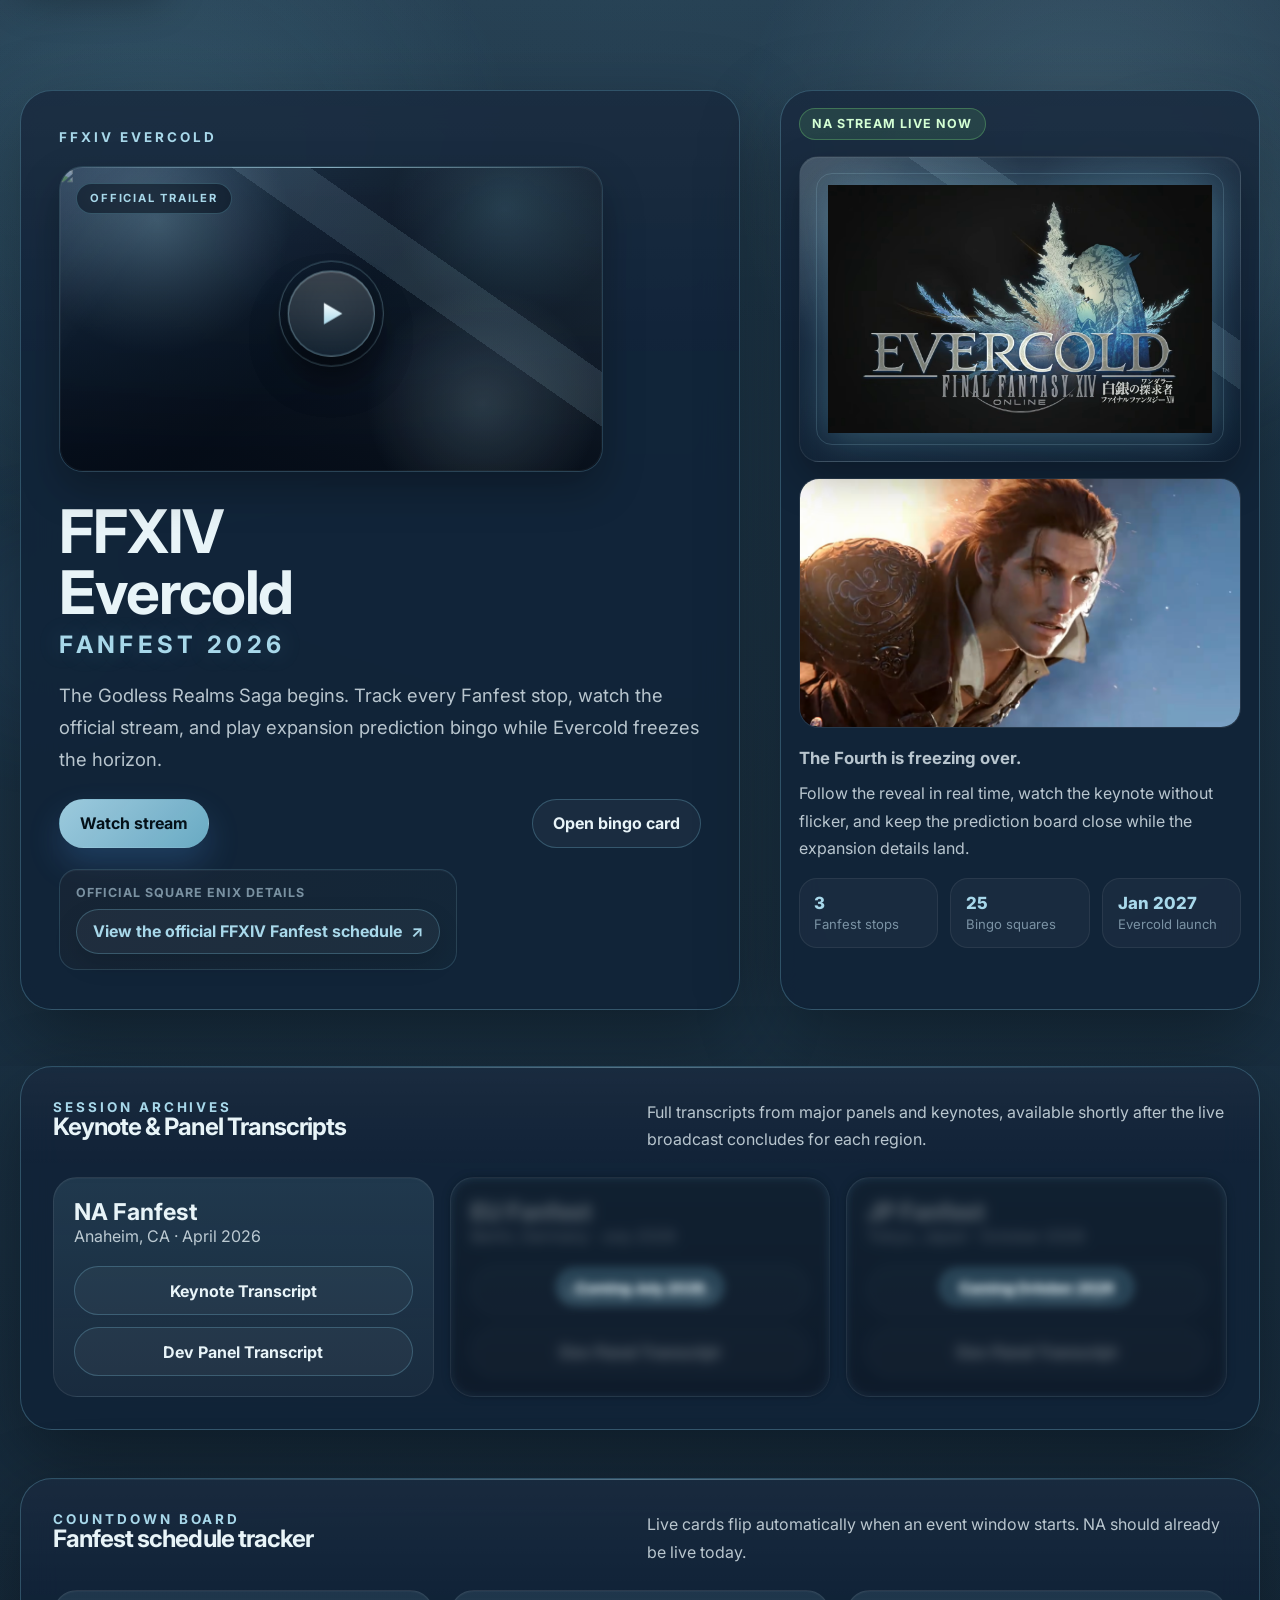
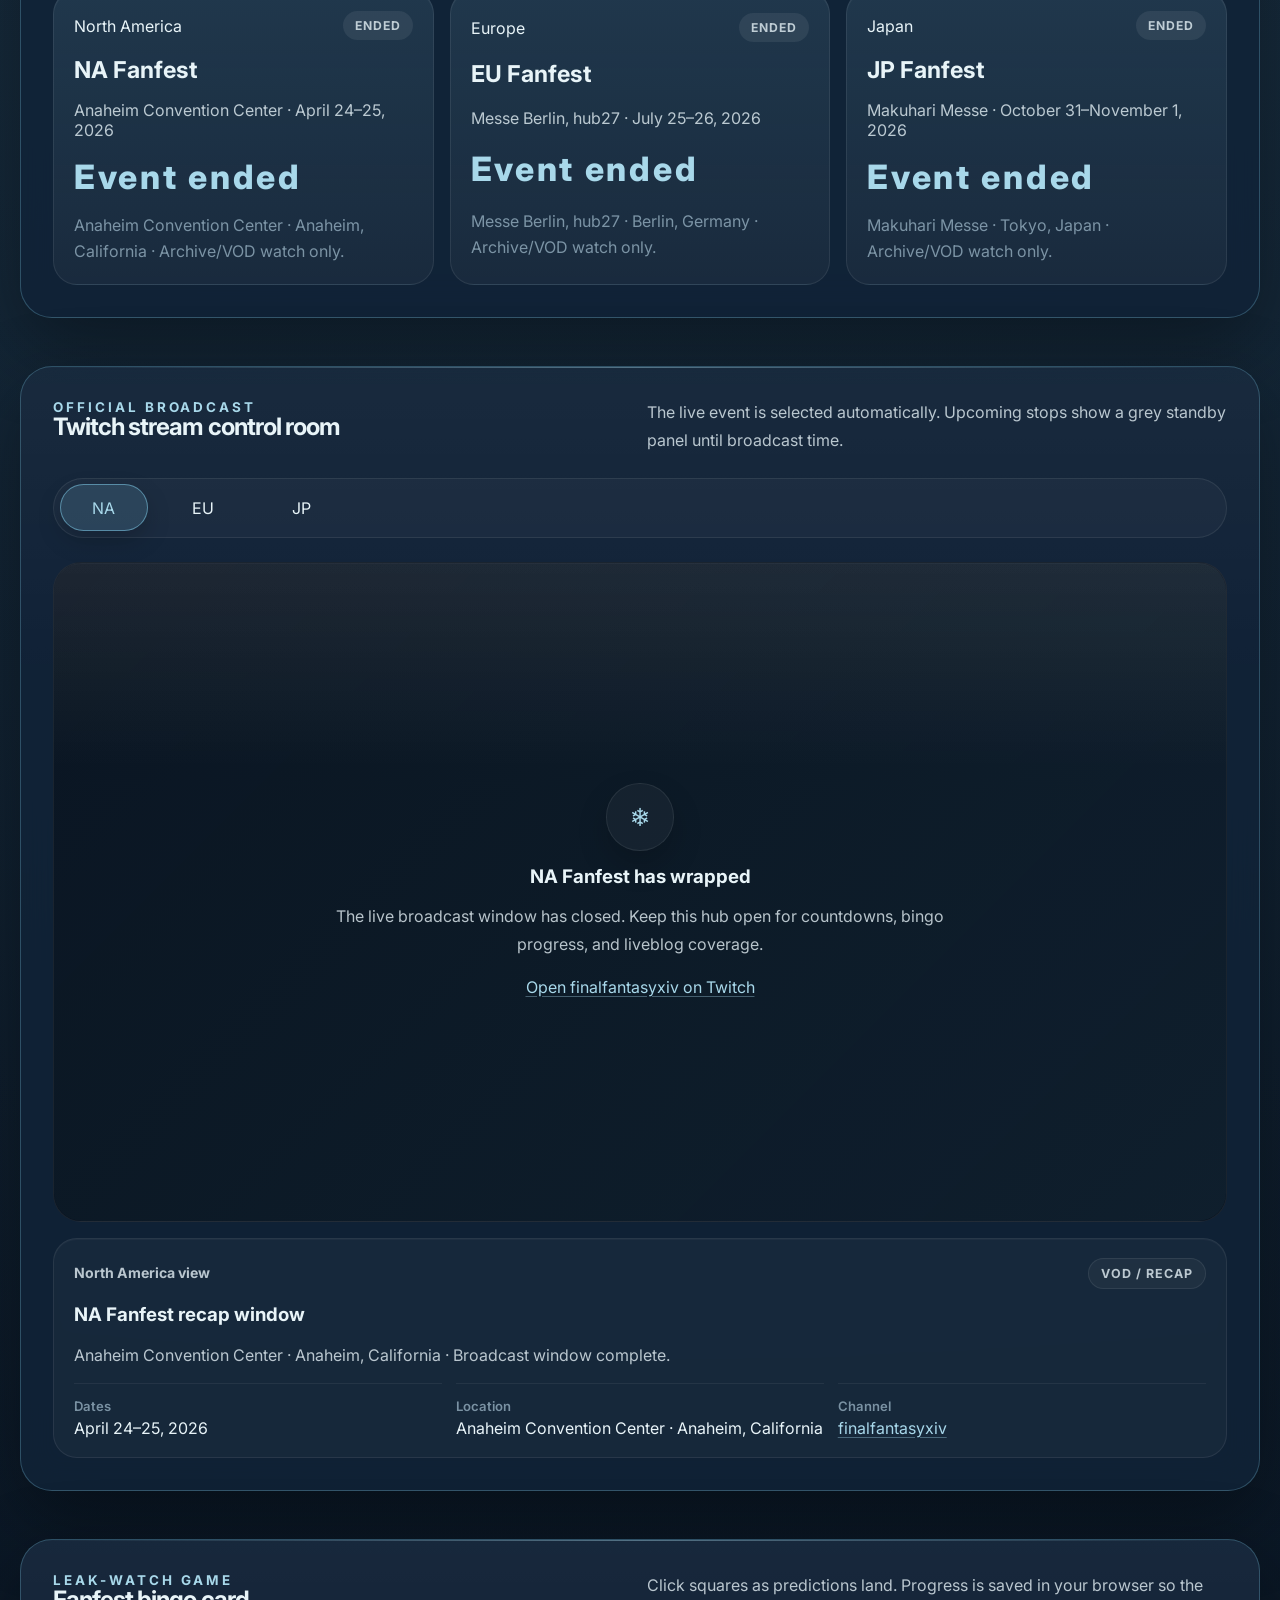
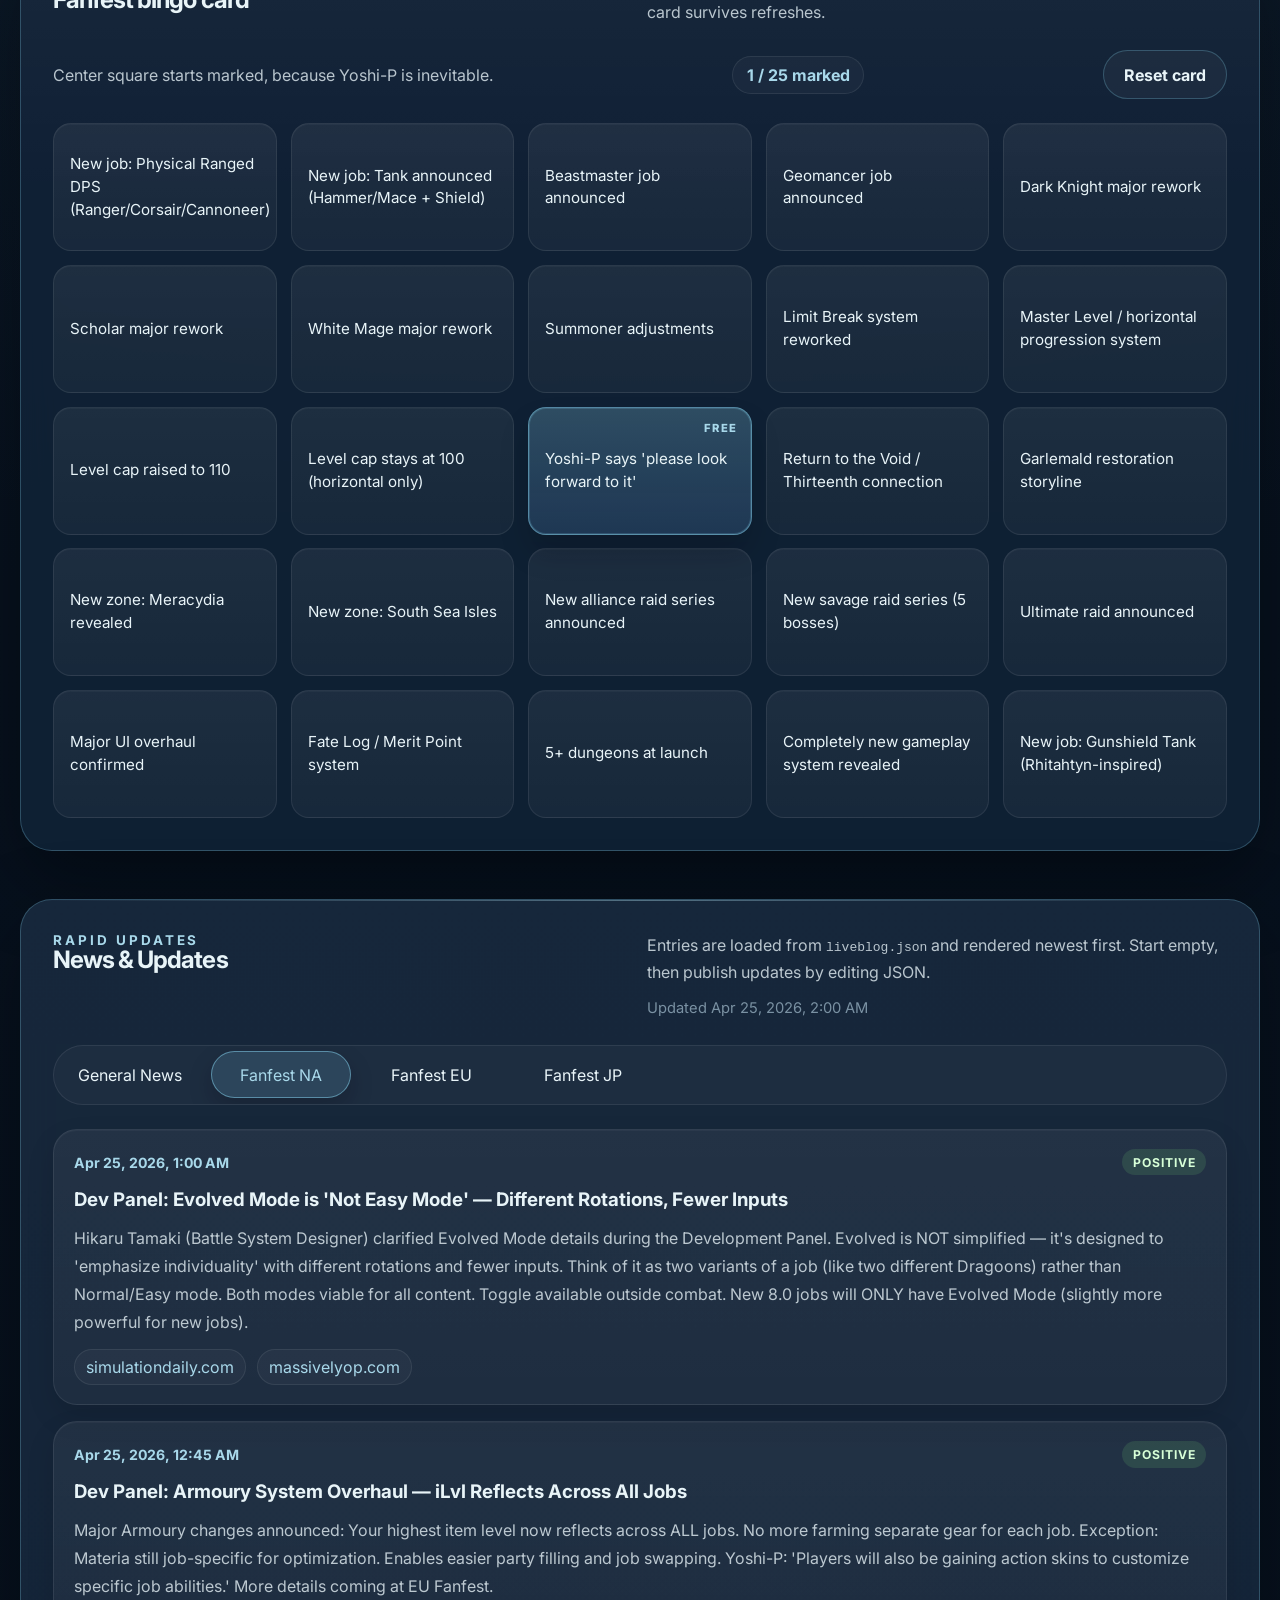
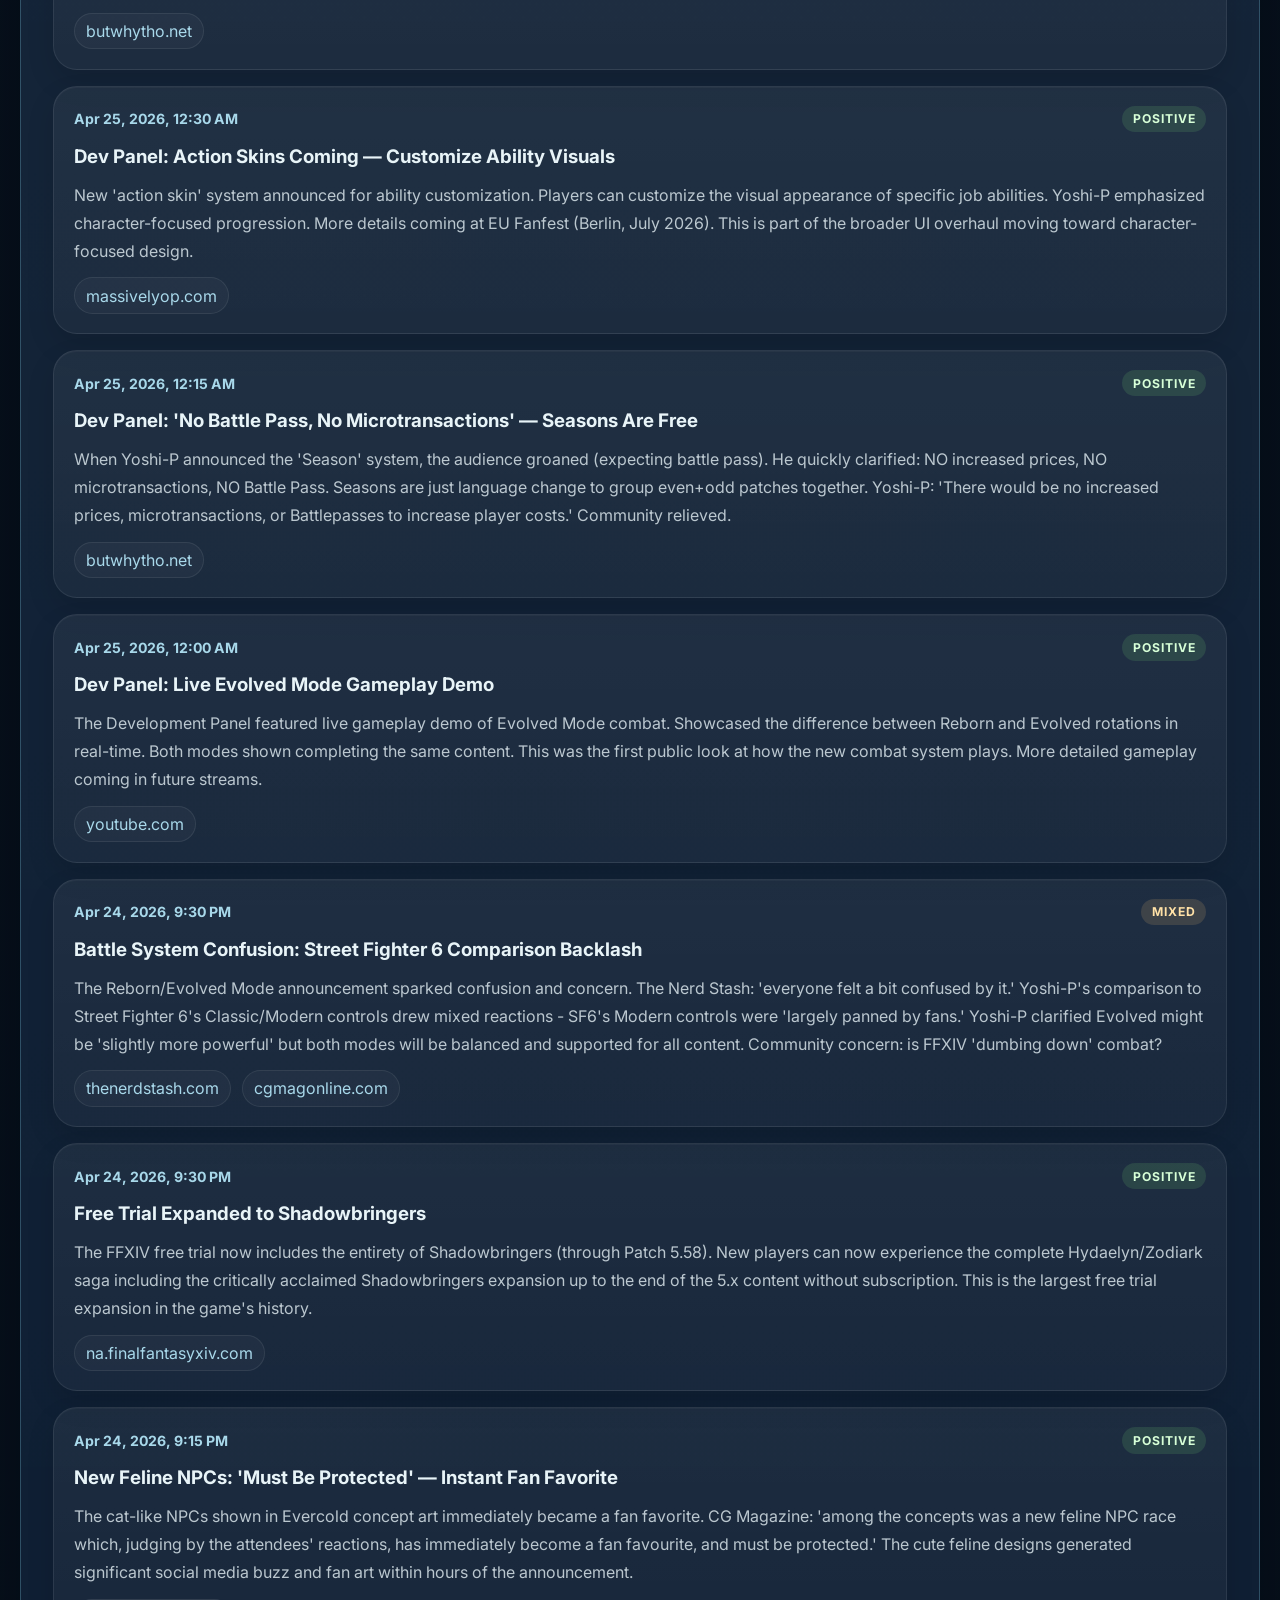
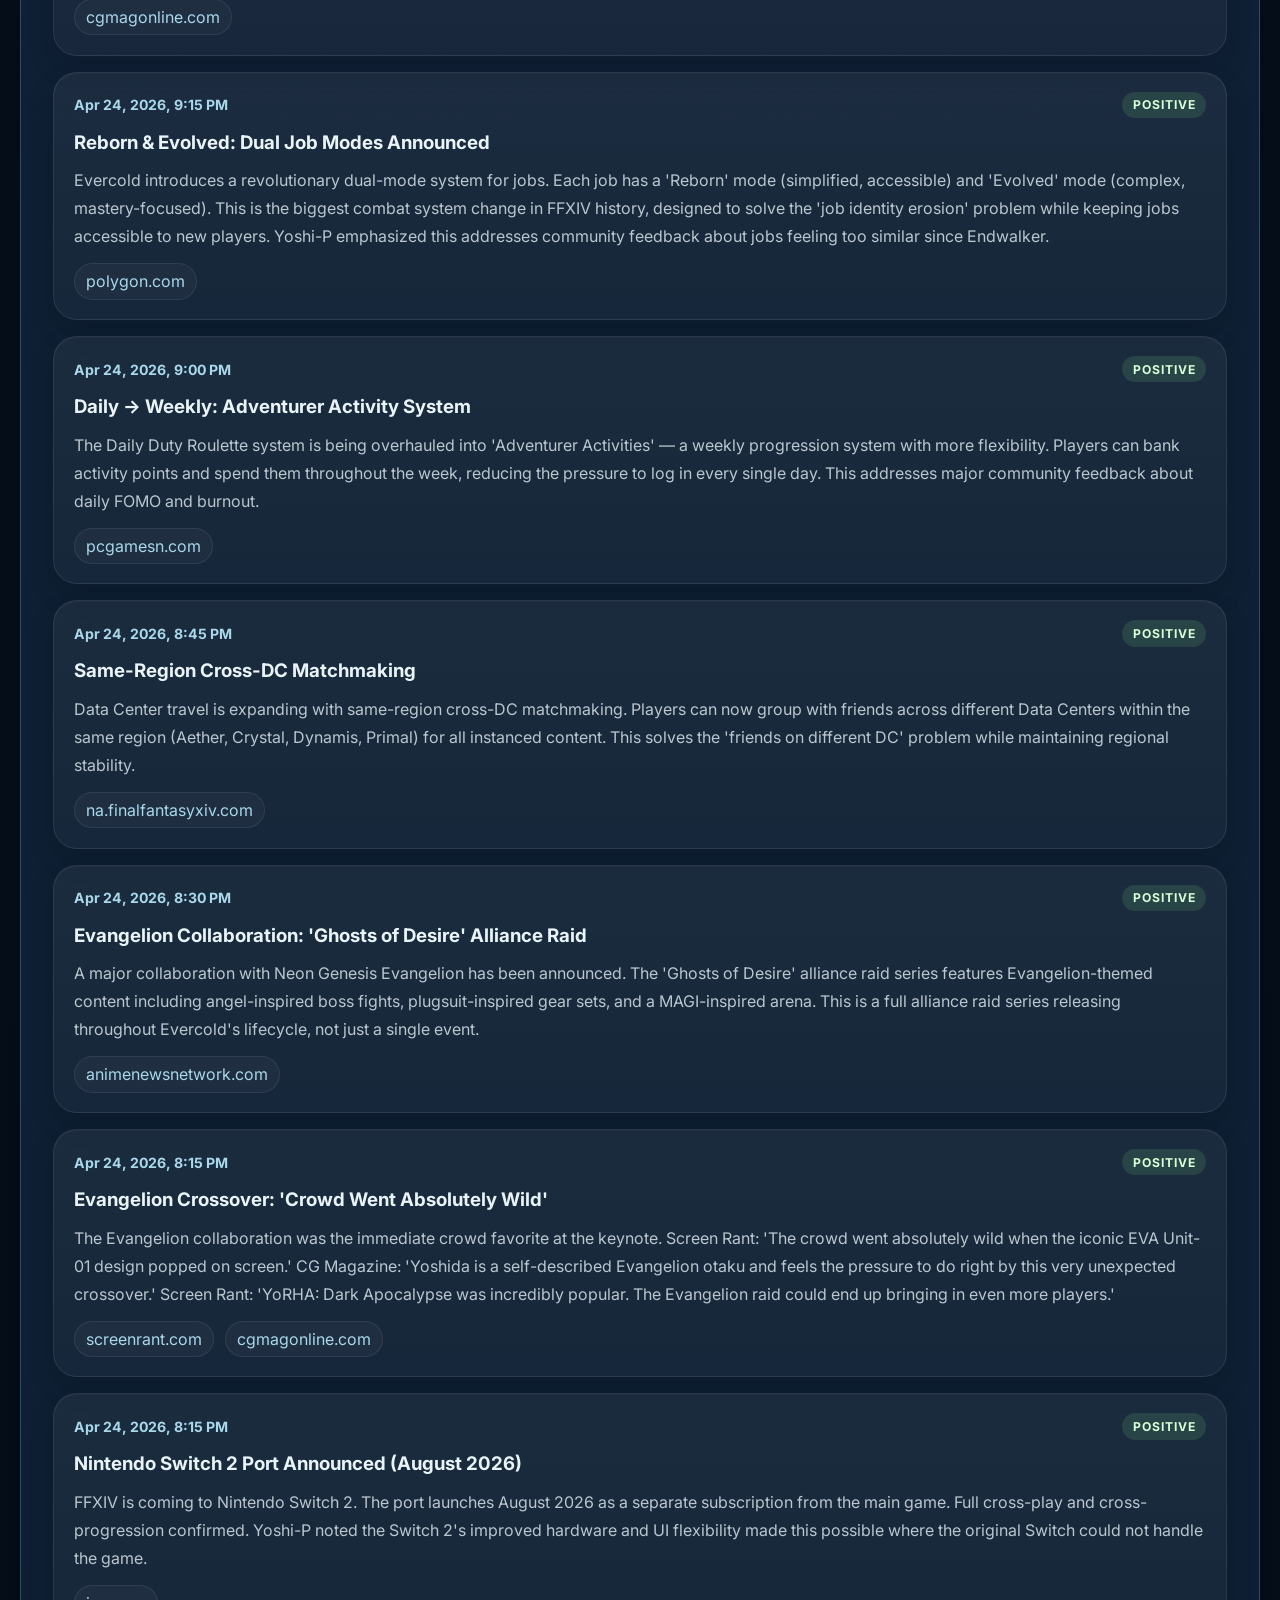
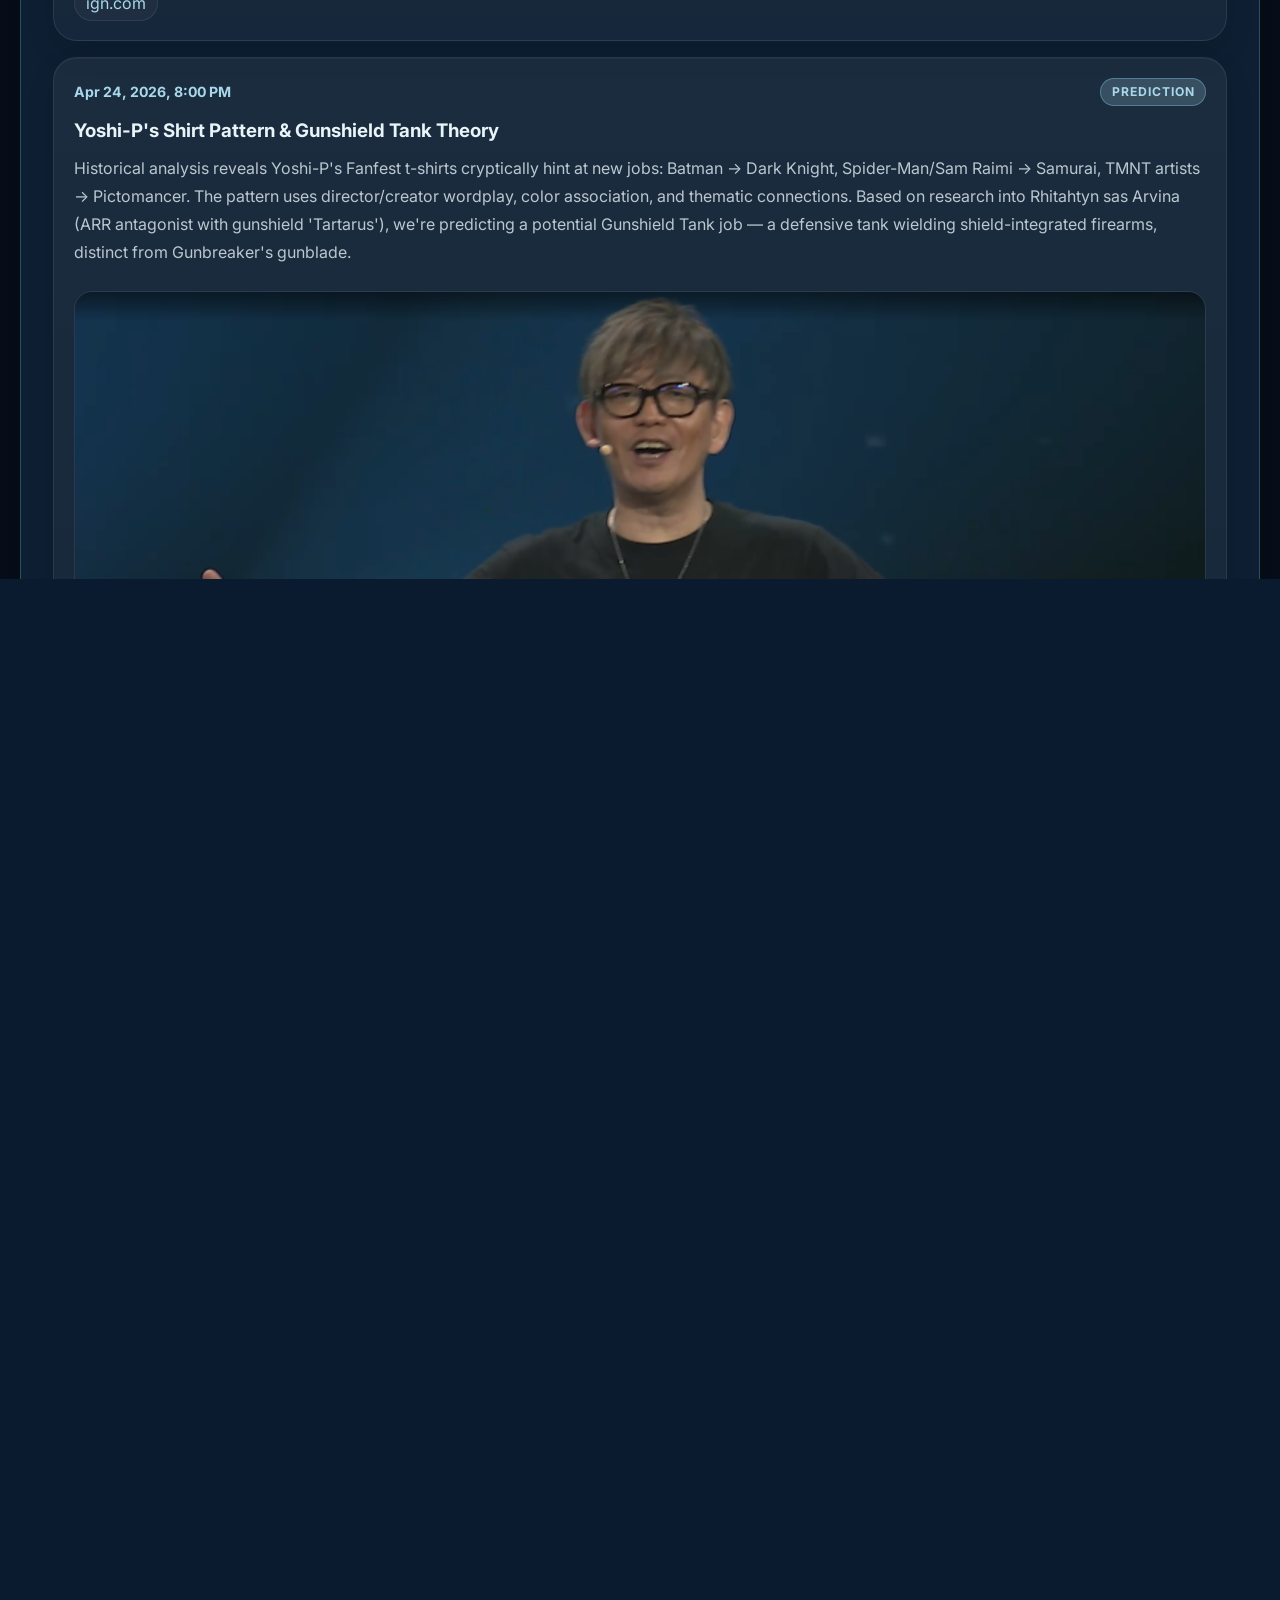
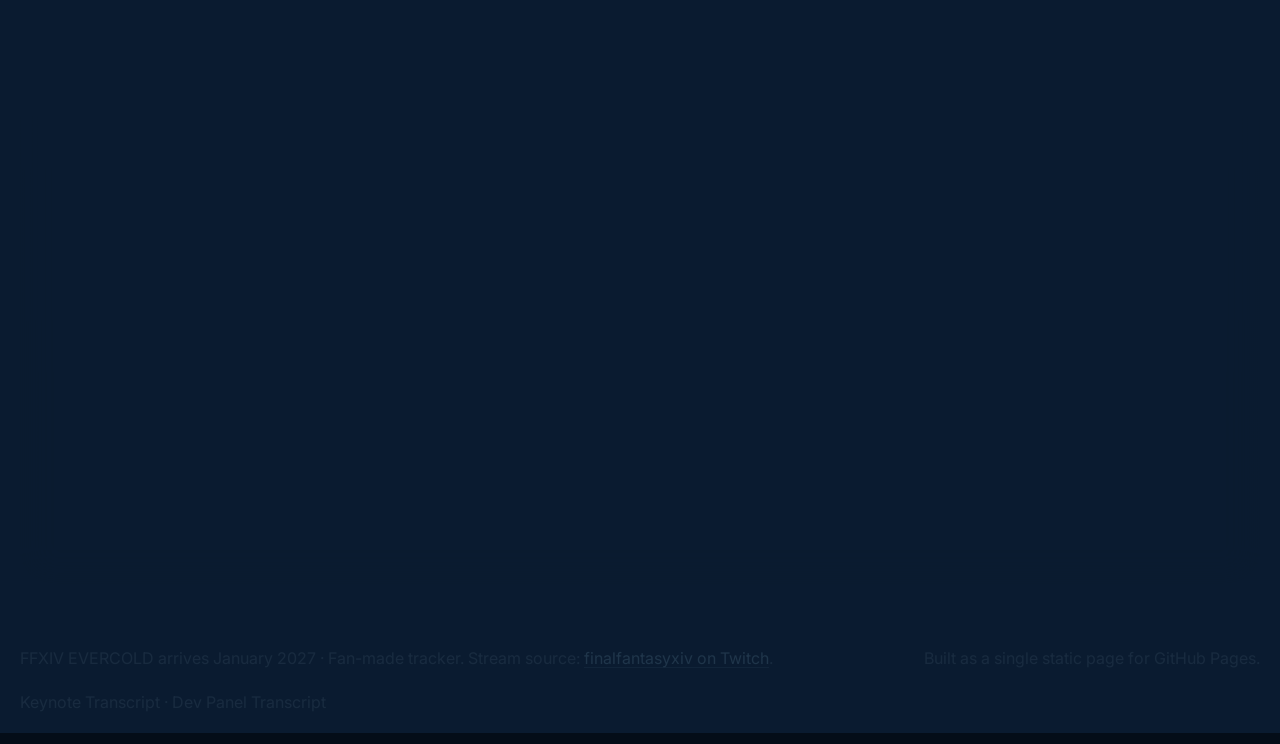
==== commit 181be1bd: "feat: add transcript pages with EU/JP placeholder sections" ====
--- a/index.html
+++ b/index.html
@@ -141,6 +141,58 @@
       </header>
 
       <main id="main-content" class="container stack-xl">
+        <section class="panel stack-md" aria-labelledby="transcripts-title">
+          <div class="section-heading">
+            <div>
+              <p class="eyebrow">Session Archives</p>
+              <h2 id="transcripts-title">Keynote & Panel Transcripts</h2>
+            </div>
+            <p class="section-copy">
+              Full transcripts from major panels and keynotes, available shortly after the live broadcast concludes for each region.
+            </p>
+          </div>
+
+          <div class="transcript-grid">
+            <article class="transcript-card">
+              <div class="transcript-card__header">
+                <h3>NA Fanfest</h3>
+                <p class="transcript-card__location">Anaheim, CA · April 2026</p>
+              </div>
+              <div class="transcript-card__links">
+                <a href="keynote.html" class="button button--secondary">Keynote Transcript</a>
+                <a href="dev-panel.html" class="button button--secondary">Dev Panel Transcript</a>
+              </div>
+            </article>
+
+            <article class="transcript-card is-placeholder">
+              <div class="transcript-card__header">
+                <h3>EU Fanfest</h3>
+                <p class="transcript-card__location">Berlin, Germany · July 2026</p>
+              </div>
+              <div class="transcript-card__links">
+                 <span class="button button--secondary">Keynote Transcript</span>
+                 <span class="button button--secondary">Dev Panel Transcript</span>
+              </div>
+               <div class="transcript-card__placeholder-overlay">
+                <p>Coming July 2026</p>
+              </div>
+            </article>
+
+            <article class="transcript-card is-placeholder">
+              <div class="transcript-card__header">
+                <h3>JP Fanfest</h3>
+                <p class="transcript-card__location">Tokyo, Japan · October 2026</p>
+              </div>
+              <div class="transcript-card__links">
+                <span class="button button--secondary">Keynote Transcript</span>
+                <span class="button button--secondary">Dev Panel Transcript</span>
+              </div>
+              <div class="transcript-card__placeholder-overlay">
+                <p>Coming October 2026</p>
+              </div>
+            </article>
+          </div>
+        </section>
         <section class="panel stack-md" aria-labelledby="countdowns-title">
           <div class="section-heading">
             <div>
@@ -319,6 +371,10 @@
           <a href="https://www.twitch.tv/finalfantasyxiv" target="_blank" rel="noreferrer">finalfantasyxiv on Twitch</a>.
         </p>
         <p>Built as a single static page for GitHub Pages.</p>
+        <p class="transcript-links">
+          <a href="keynote.html">Keynote Transcript</a> ·
+          <a href="dev-panel.html">Dev Panel Transcript</a>
+        </p>
       </footer>
     </div>
 
--- a/style.css
+++ b/style.css
@@ -1329,6 +1329,113 @@
   margin: 0;
 }
 
+.site-footer .transcript-links {
+  width: 100%;
+  margin-top: 0.5rem;
+}
+
+.site-footer .transcript-links a {
+  color: var(--frost-40);
+  text-decoration: none;
+}
+
+.site-footer .transcript-links a:hover {
+  color: var(--frost-30);
+  text-decoration: underline;
+}
+
+.transcript-page-shell {
+  display: grid;
+  grid-template-rows: auto 1fr;
+  min-height: 100vh;
+}
+
+.transcript-header {
+  padding: 1rem;
+  border-bottom: 1px solid var(--border);
+  background: var(--panel-strong);
+  backdrop-filter: blur(18px);
+  position: sticky;
+  top: 0;
+  z-index: 10;
+}
+
+.transcript-header__content {
+  display: flex;
+  justify-content: space-between;
+  align-items: center;
+  max-width: var(--max-width);
+  margin: 0 auto;
+}
+
+.transcript-header h1 {
+  margin: 0;
+  font-size: 1.5rem;
+  color: var(--ice-bright);
+}
+
+.transcript-header .back-link {
+  color: var(--frost);
+  text-decoration: none;
+  font-weight: 600;
+}
+
+.transcript-header .back-link:hover {
+  text-decoration: underline;
+}
+
+.transcript-main {
+  padding: 1.5rem;
+  max-width: var(--max-width);
+  margin: 0 auto;
+  width: 100%;
+}
+
+#search-input {
+  width: 100%;
+  padding: 0.75rem 1rem;
+  border: 1px solid var(--border);
+  border-radius: 999px;
+  background: var(--panel);
+  color: var(--frost);
+  font-size: 1rem;
+  margin-bottom: 1.5rem;
+}
+
+#search-input:focus {
+  outline: none;
+  border-color: var(--border-strong);
+}
+
+.transcript-segment {
+  display: grid;
+  grid-template-columns: 60px 1fr;
+  gap: 1rem;
+  padding: 0.5rem 0;
+  border-bottom: 1px solid var(--border);
+}
+
+.transcript-segment:last-child {
+  border-bottom: none;
+}
+
+.transcript-timestamp {
+  color: var(--text-muted);
+  font-size: 0.9rem;
+  text-decoration: none;
+}
+
+.transcript-timestamp:hover {
+  text-decoration: underline;
+}
+
+.transcript-text {
+  margin: 0;
+  line-height: 1.7;
+  color: var(--text-soft);
+}
+}
+
 code {
   font-family: "SFMono-Regular", Consolas, "Liberation Mono", Menlo, monospace;
   font-size: 0.94em;
@@ -1517,3 +1624,93 @@
     transition: none;
   }
 }
+
+/* Transcript Grid Section */
+.transcript-grid {
+  display: grid;
+  grid-template-columns: repeat(3, minmax(0, 1fr));
+  gap: 1rem;
+}
+
+.transcript-card {
+  position: relative;
+  display: grid;
+  gap: 1.25rem;
+  padding: 1.25rem;
+  border: 1px solid rgba(255, 255, 255, 0.08);
+  border-radius: var(--radius-lg);
+  background:
+    linear-gradient(180deg, rgba(126, 200, 227, 0.1), rgba(255, 255, 255, 0.02)),
+    rgba(255, 255, 255, 0.02);
+  box-shadow: inset 0 1px 0 rgba(255, 255, 255, 0.03);
+  transition:
+    transform var(--transition-fast),
+    border-color var(--transition-fast),
+    box-shadow var(--transition-fast);
+}
+
+.transcript-card:hover,
+.transcript-card:focus-within {
+  transform: translateY(-2px);
+  border-color: var(--border);
+  box-shadow:
+    inset 0 1px 0 rgba(255, 255, 255, 0.03),
+    0 14px 28px rgba(0, 0, 0, 0.16);
+}
+
+.transcript-card__header h3 {
+  margin: 0;
+  font-size: 1.45rem;
+}
+
+.transcript-card__location {
+  margin: 0;
+  color: var(--text-soft);
+}
+
+.transcript-card__links {
+  display: grid;
+  gap: 0.75rem;
+}
+
+.transcript-card__links .button {
+  width: 100%;
+  text-align: center;
+}
+
+.transcript-card.is-placeholder {
+  pointer-events: none;
+  user-select: none;
+}
+
+.transcript-card.is-placeholder > * {
+    filter: blur(4px);
+}
+
+.transcript-card__placeholder-overlay {
+  position: absolute;
+  inset: 0;
+  display: grid;
+  place-items: center;
+  border-radius: inherit;
+  background: rgba(7, 17, 30, 0.6);
+  backdrop-filter: blur(2px);
+  filter: none; /* Un-blur the overlay itself */
+}
+
+.transcript-card__placeholder-overlay p {
+  margin: 0;
+  padding: 0.6rem 1.2rem;
+  border-radius: 999px;
+  background: rgba(126, 200, 227, 0.2);
+  color: var(--frost);
+  font-weight: 700;
+  font-size: 0.9rem;
+  border: 1px solid var(--border);
+}
+
+@media (max-width: 1100px) {
+  .transcript-grid {
+    grid-template-columns: 1fr;
+  }
+}
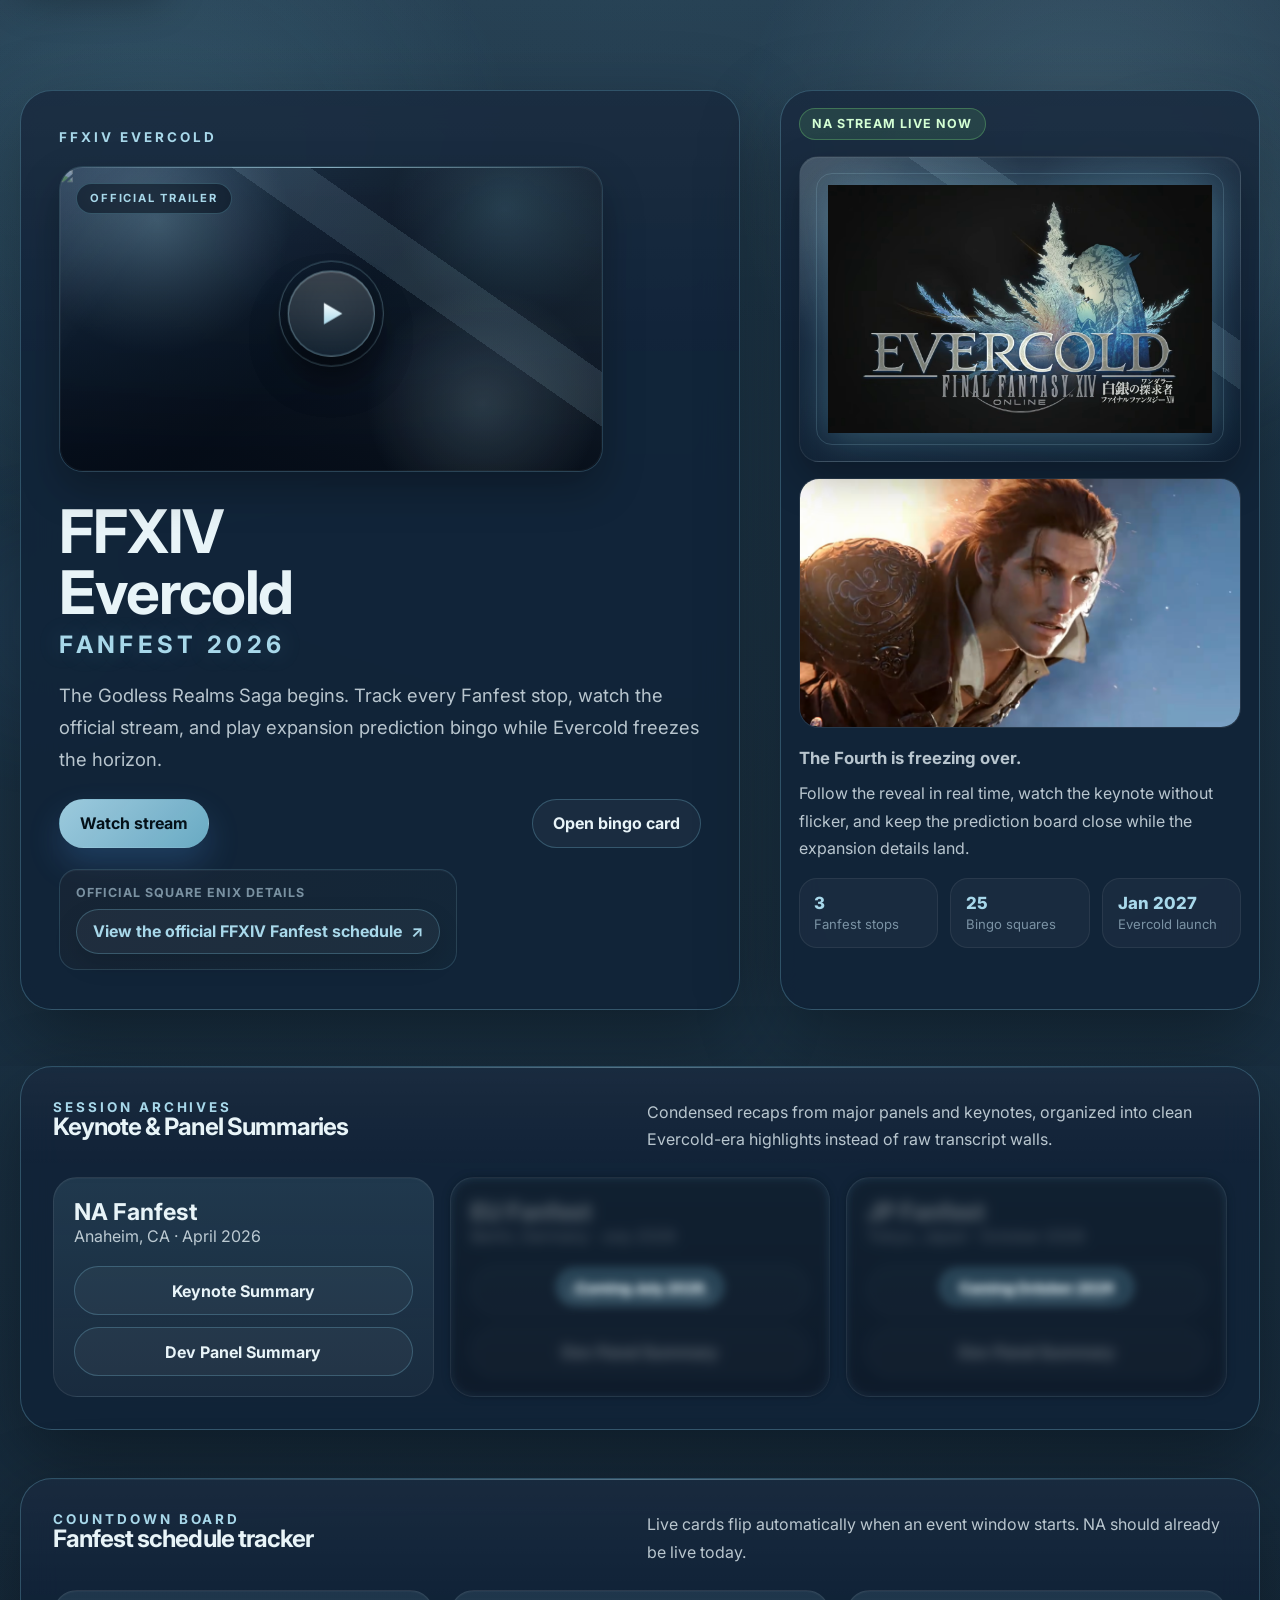
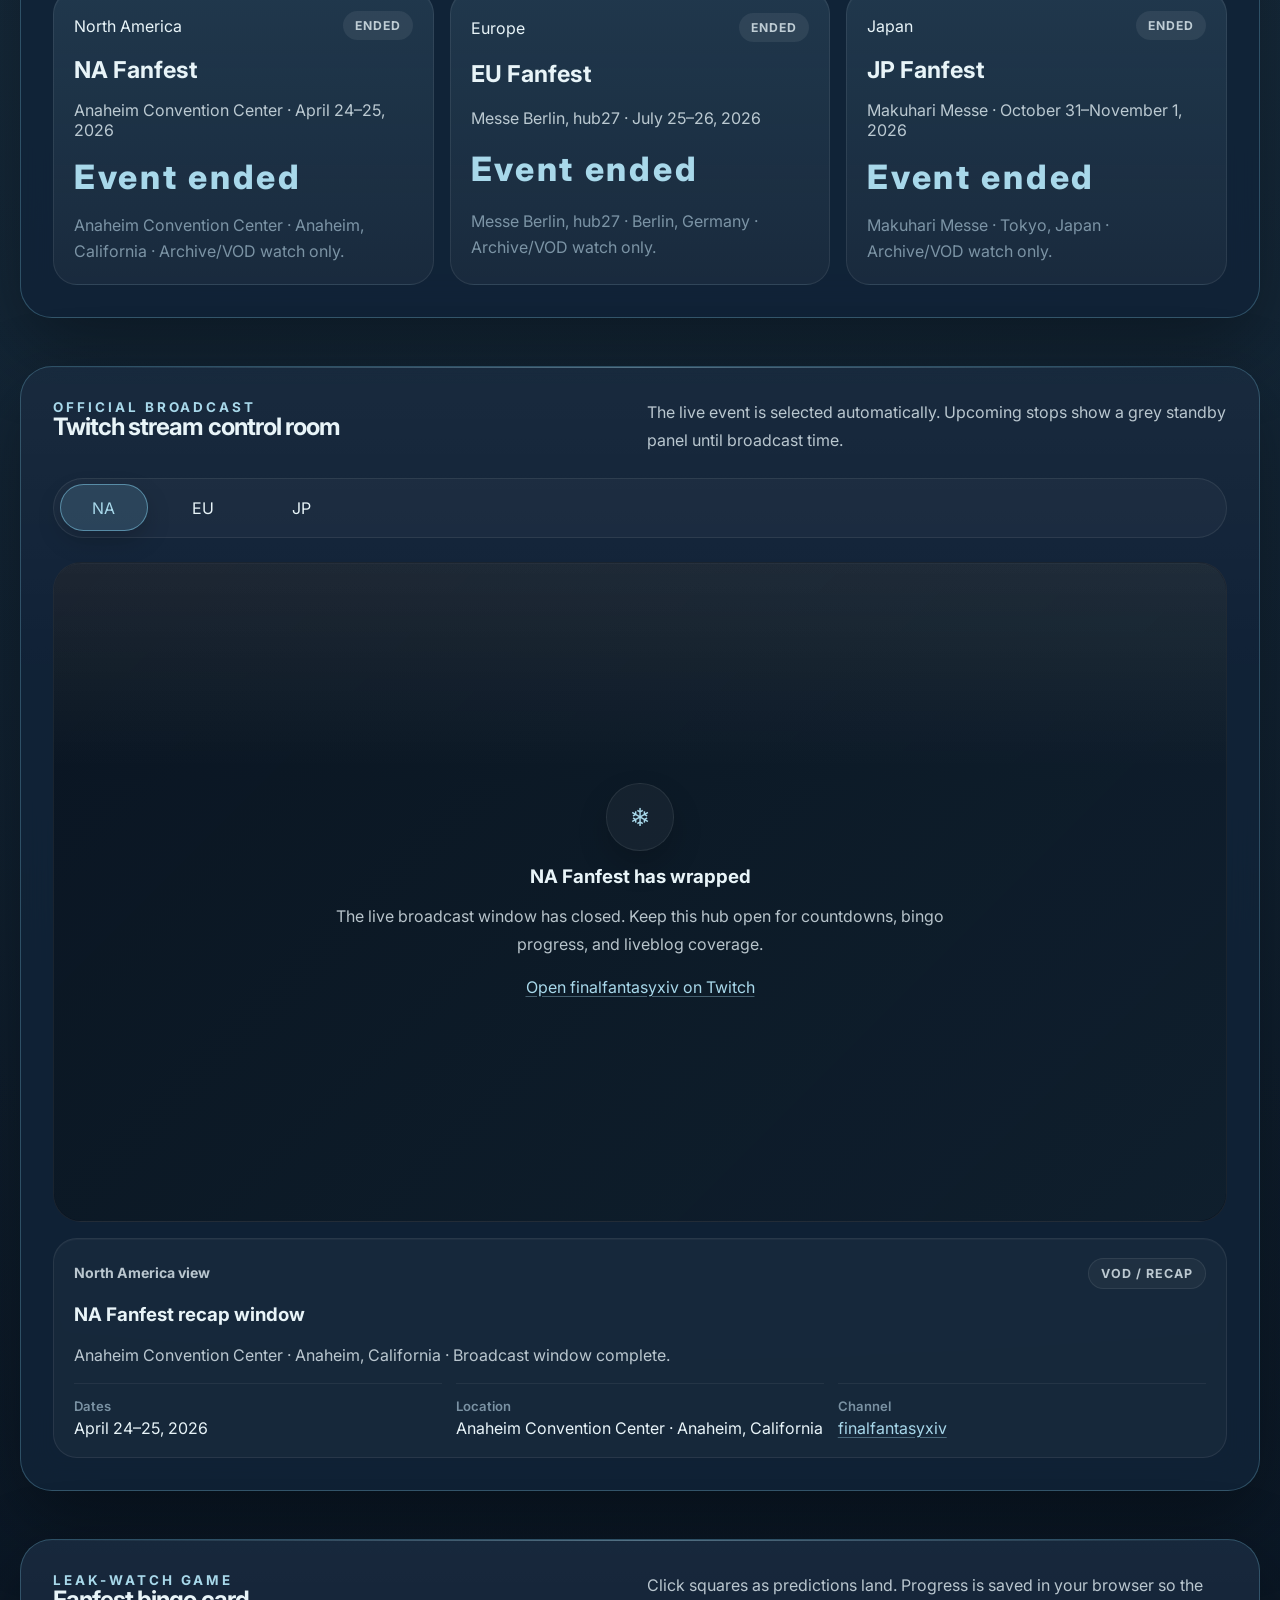
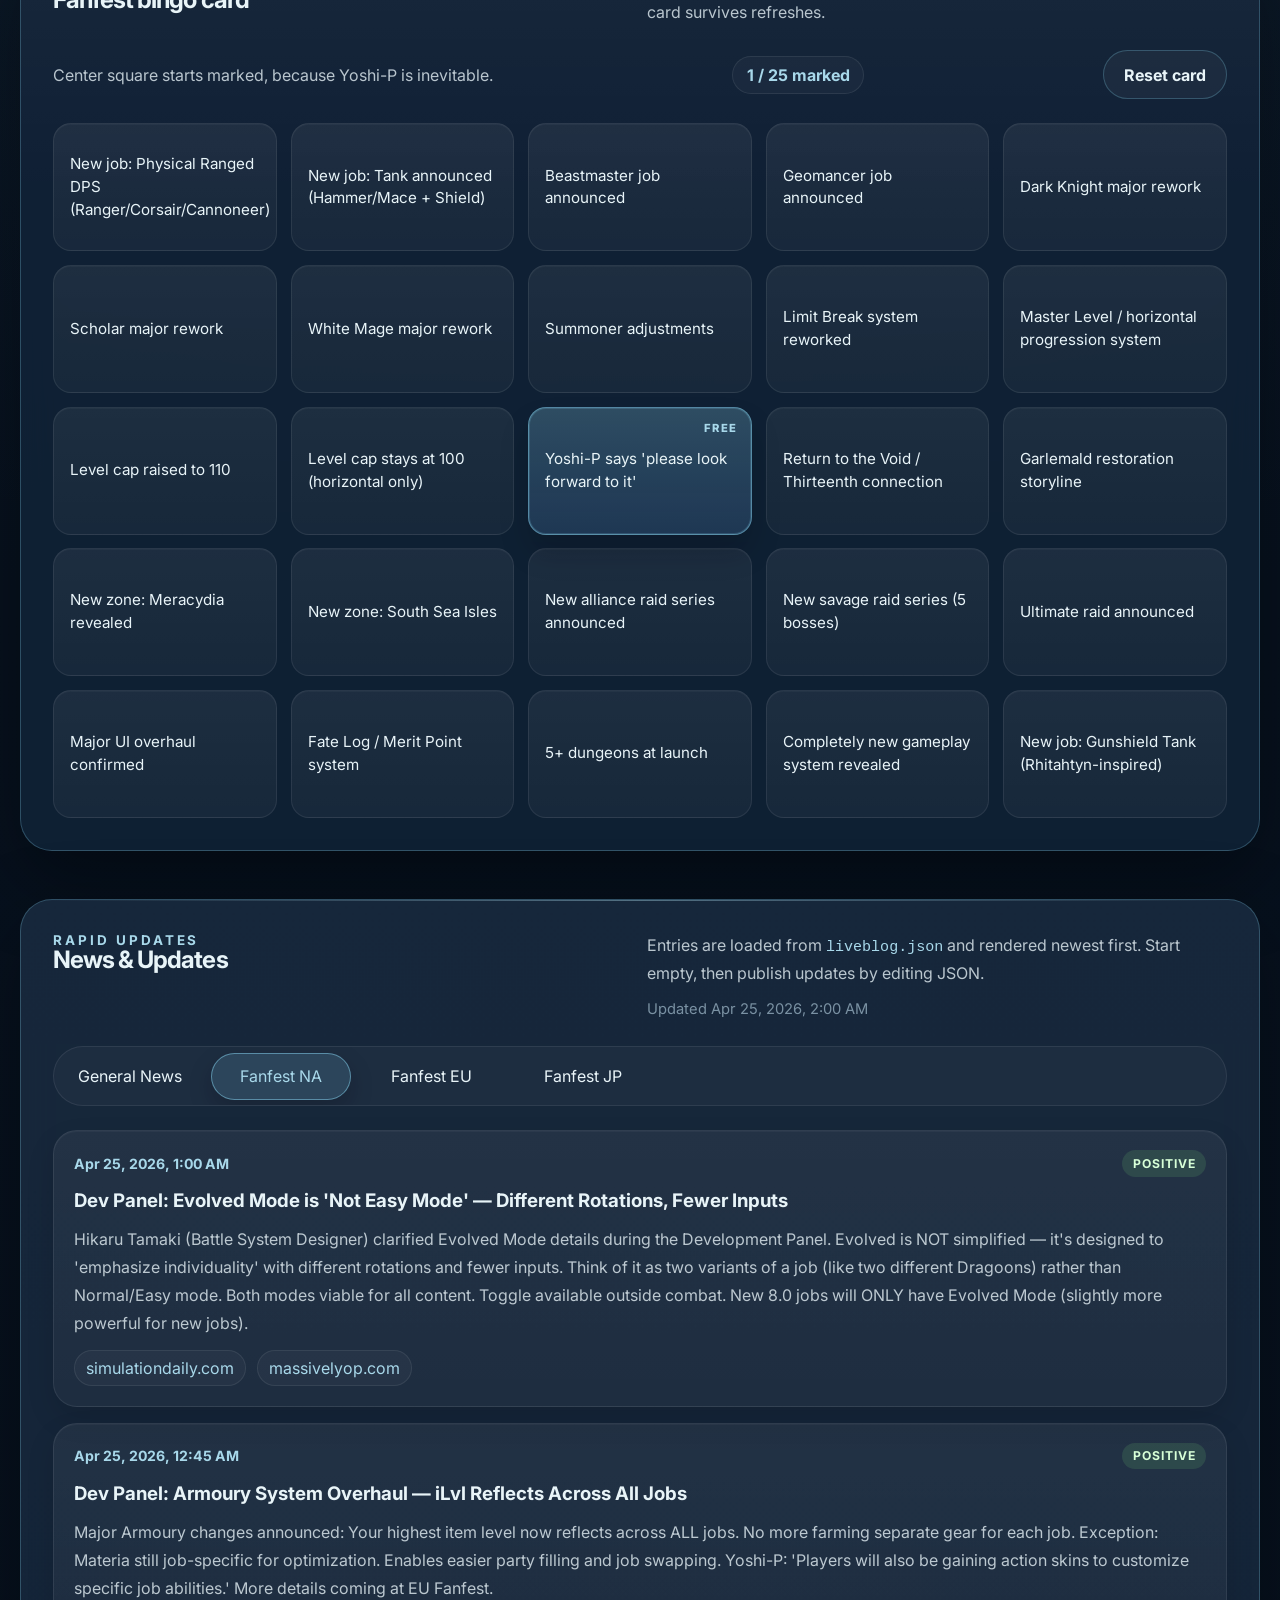
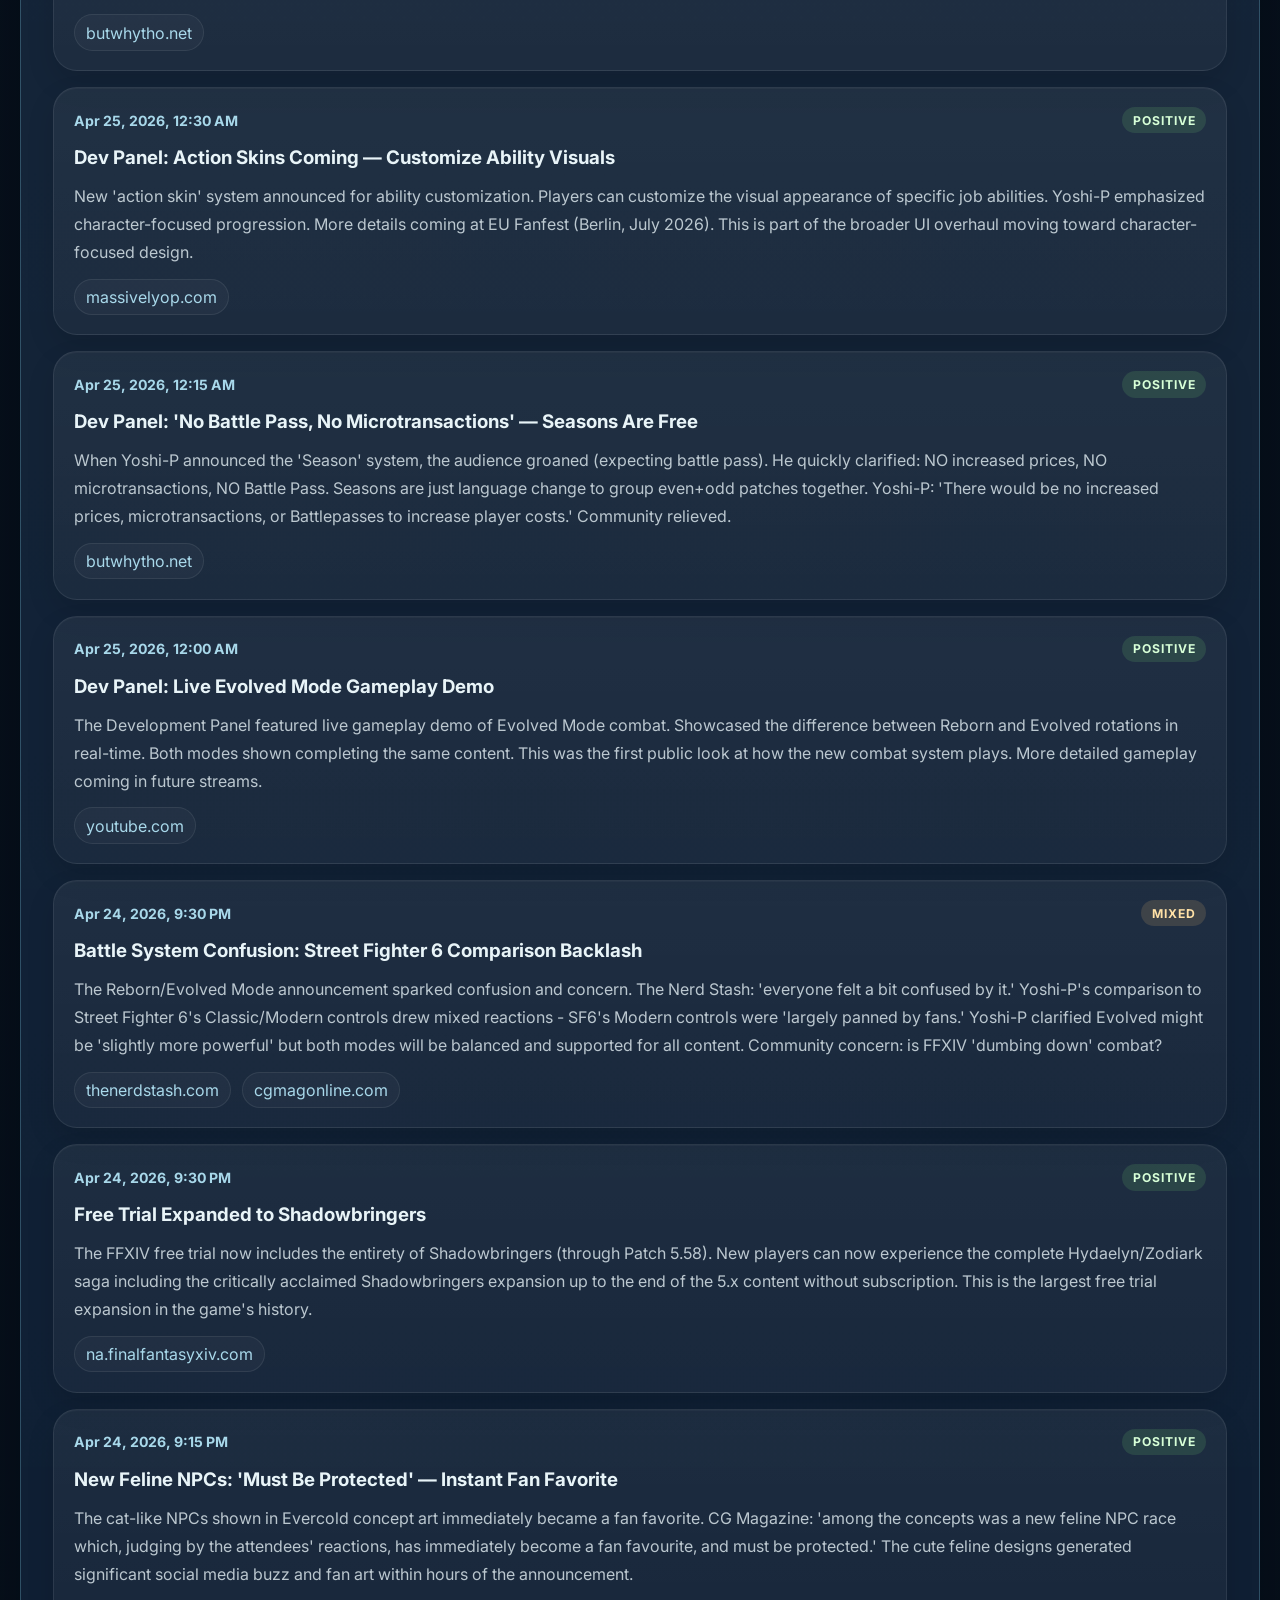
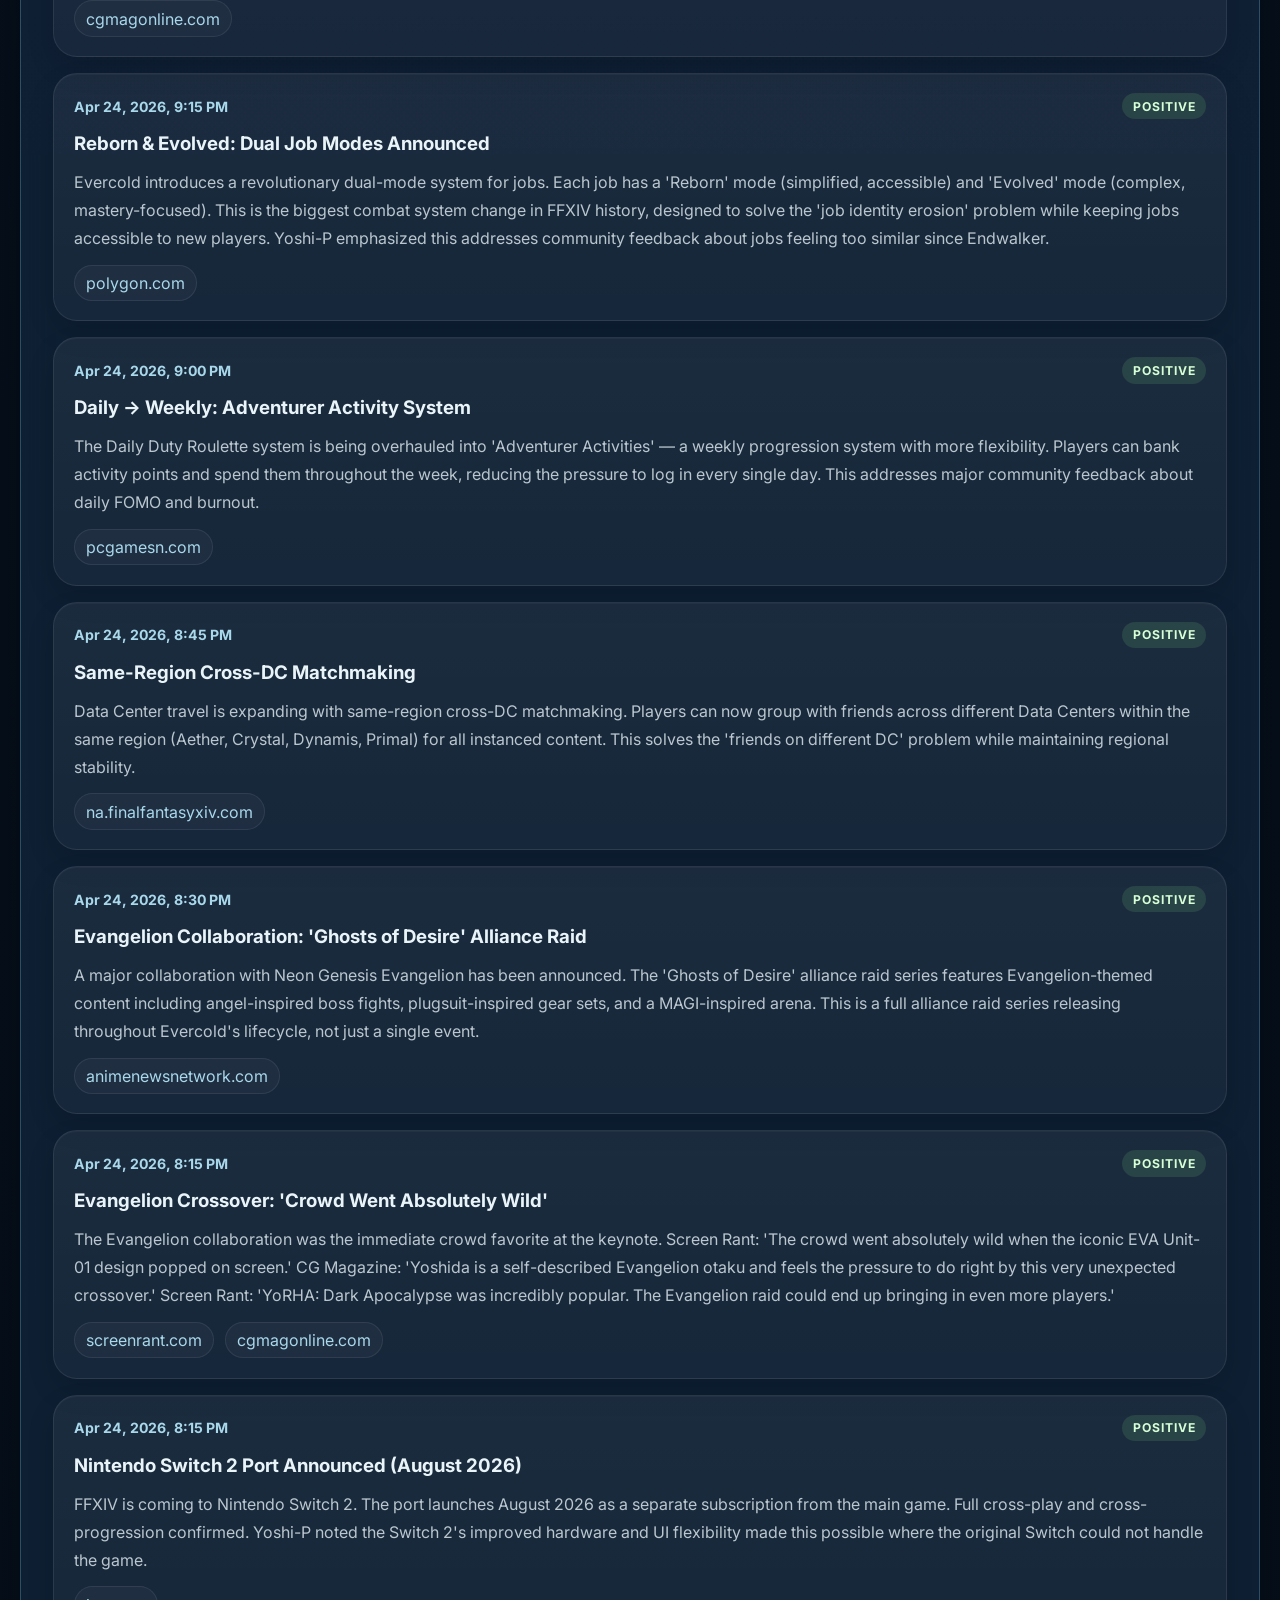
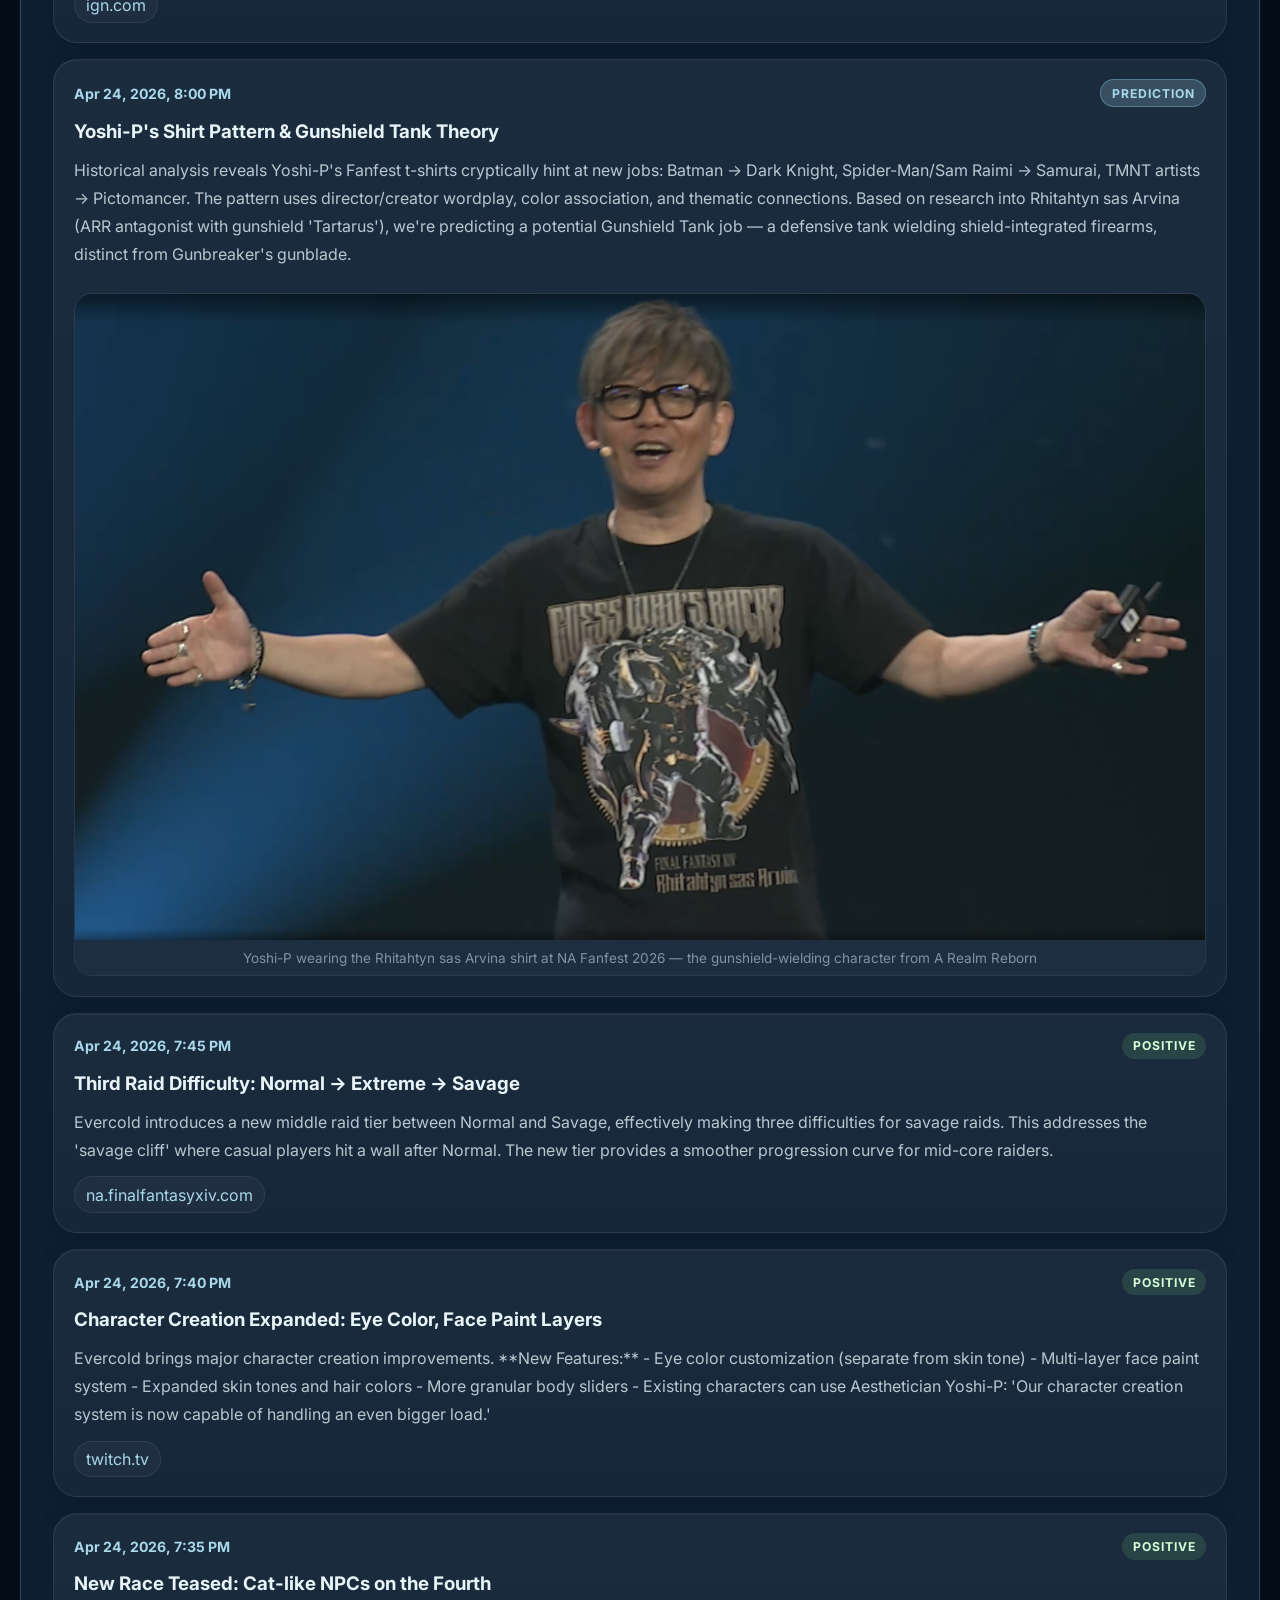
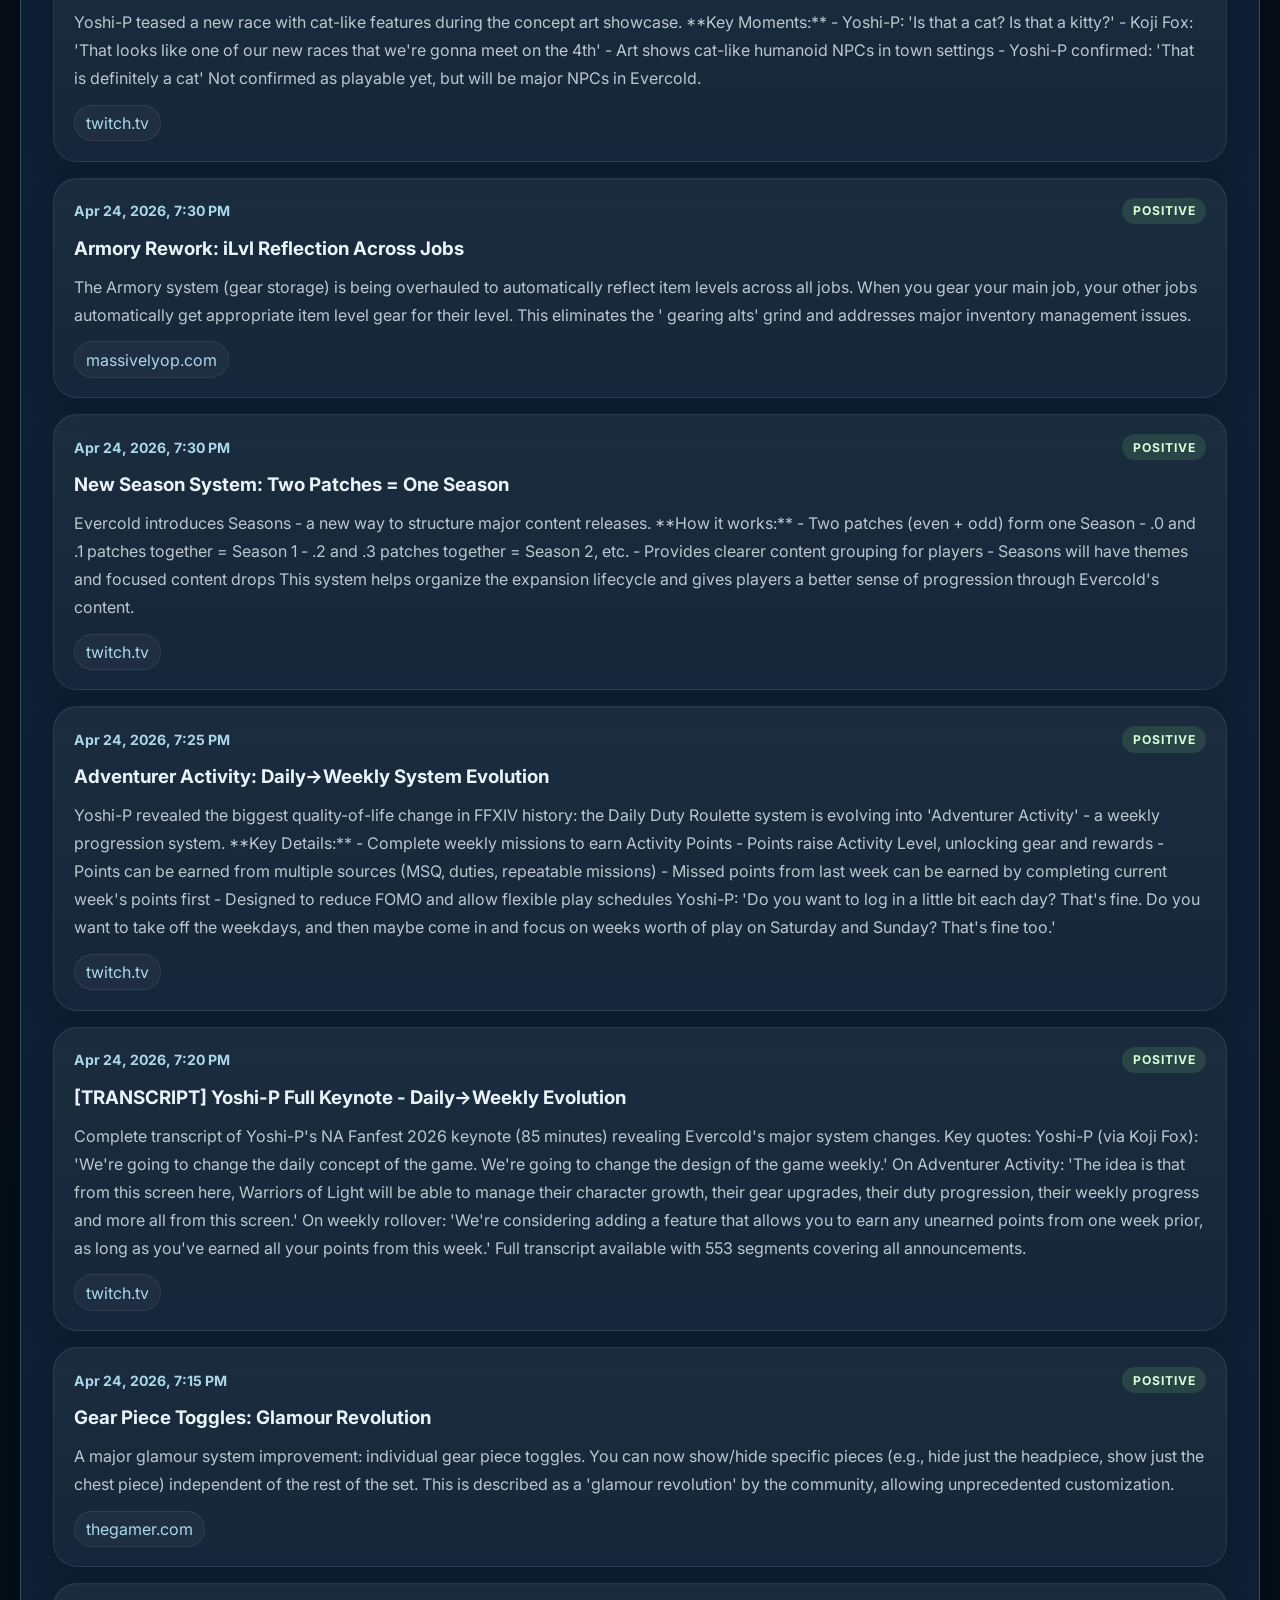
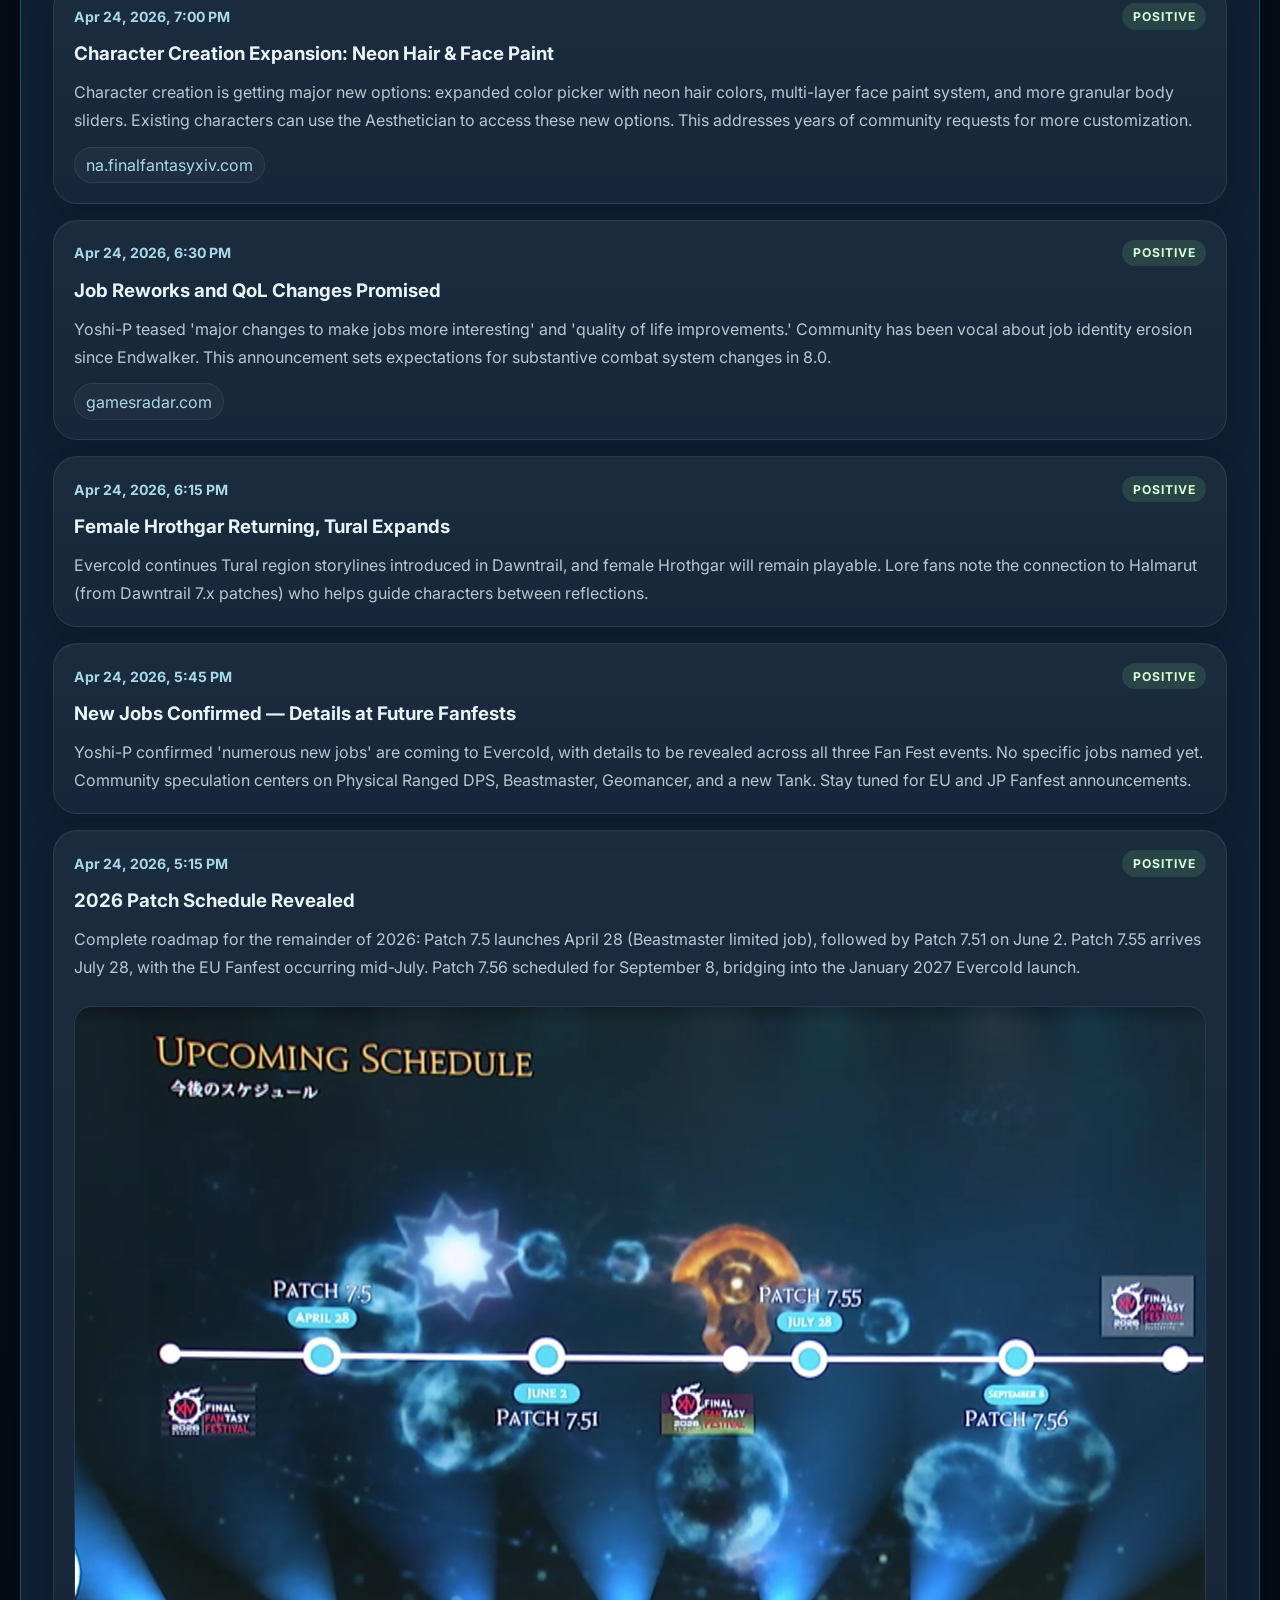
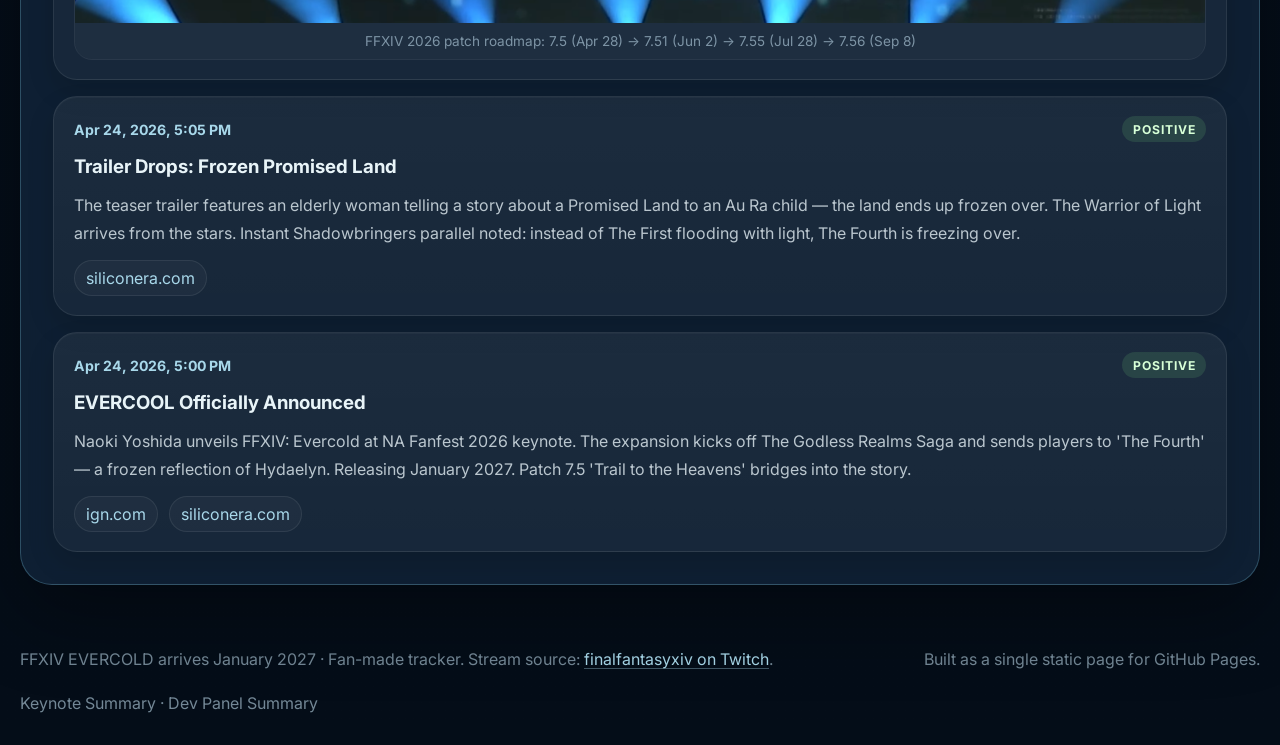
==== commit 469fb64b: "feat: redesign transcript pages with key points summaries" ====
--- a/index.html
+++ b/index.html
@@ -145,10 +145,10 @@
           <div class="section-heading">
             <div>
               <p class="eyebrow">Session Archives</p>
-              <h2 id="transcripts-title">Keynote & Panel Transcripts</h2>
+              <h2 id="transcripts-title">Keynote & Panel Summaries</h2>
             </div>
             <p class="section-copy">
-              Full transcripts from major panels and keynotes, available shortly after the live broadcast concludes for each region.
+              Condensed recaps from major panels and keynotes, organized into clean Evercold-era highlights instead of raw transcript walls.
             </p>
           </div>
 
@@ -159,8 +159,8 @@
                 <p class="transcript-card__location">Anaheim, CA · April 2026</p>
               </div>
               <div class="transcript-card__links">
-                <a href="keynote.html" class="button button--secondary">Keynote Transcript</a>
-                <a href="dev-panel.html" class="button button--secondary">Dev Panel Transcript</a>
+                 <a href="keynote.html" class="button button--secondary">Keynote Summary</a>
+                 <a href="dev-panel.html" class="button button--secondary">Dev Panel Summary</a>
               </div>
             </article>
 
@@ -170,8 +170,8 @@
                 <p class="transcript-card__location">Berlin, Germany · July 2026</p>
               </div>
               <div class="transcript-card__links">
-                 <span class="button button--secondary">Keynote Transcript</span>
-                 <span class="button button--secondary">Dev Panel Transcript</span>
+                 <span class="button button--secondary">Keynote Summary</span>
+                 <span class="button button--secondary">Dev Panel Summary</span>
               </div>
                <div class="transcript-card__placeholder-overlay">
                 <p>Coming July 2026</p>
@@ -184,8 +184,8 @@
                 <p class="transcript-card__location">Tokyo, Japan · October 2026</p>
               </div>
               <div class="transcript-card__links">
-                <span class="button button--secondary">Keynote Transcript</span>
-                <span class="button button--secondary">Dev Panel Transcript</span>
+                <span class="button button--secondary">Keynote Summary</span>
+                <span class="button button--secondary">Dev Panel Summary</span>
               </div>
               <div class="transcript-card__placeholder-overlay">
                 <p>Coming October 2026</p>
@@ -372,8 +372,8 @@
         </p>
         <p>Built as a single static page for GitHub Pages.</p>
         <p class="transcript-links">
-          <a href="keynote.html">Keynote Transcript</a> ·
-          <a href="dev-panel.html">Dev Panel Transcript</a>
+              <a href="keynote.html">Keynote Summary</a> ·
+              <a href="dev-panel.html">Dev Panel Summary</a>
         </p>
       </footer>
     </div>
--- a/style.css
+++ b/style.css
@@ -1434,6 +1434,218 @@
   line-height: 1.7;
   color: var(--text-soft);
 }
+
+.summary-header__tag {
+  margin: 0;
+  padding: 0.45rem 0.85rem;
+  border: 1px solid rgba(168, 216, 234, 0.2);
+  border-radius: 999px;
+  background: rgba(255, 255, 255, 0.05);
+  color: var(--ice-bright);
+  font-size: 0.8rem;
+  font-weight: 700;
+  letter-spacing: 0.08em;
+  text-transform: uppercase;
+}
+
+.summary-main {
+  width: min(100% - 2rem, var(--max-width));
+  padding: clamp(1.5rem, 4vw, 3rem) 0 4rem;
+}
+
+.summary-stack {
+  display: grid;
+  gap: 1.5rem;
+}
+
+.summary-loading,
+.summary-source-note {
+  margin: 0;
+  color: var(--text-soft);
+  line-height: 1.7;
+}
+
+.summary-loading {
+  padding: 1rem 0;
+}
+
+.summary-hero {
+  overflow: hidden;
+}
+
+.summary-hero__grid {
+  display: grid;
+  grid-template-columns: minmax(0, 1.25fr) minmax(18rem, 0.9fr);
+  gap: 1rem;
+  align-items: start;
+}
+
+.summary-hero__copy {
+  display: grid;
+  gap: 1rem;
+}
+
+.summary-hero h1,
+.summary-section h2,
+.summary-glance h2 {
+  margin: 0;
+  letter-spacing: -0.04em;
+  line-height: 1.05;
+}
+
+.summary-hero h1 {
+  max-width: 13ch;
+  font-size: clamp(2.25rem, 4vw, 3.4rem);
+}
+
+.summary-hero__overview {
+  max-width: 62ch;
+  margin: 0;
+  color: var(--text-soft);
+  font-size: 1.03rem;
+  line-height: 1.75;
+}
+
+.summary-tag-list {
+  display: flex;
+  flex-wrap: wrap;
+  gap: 0.65rem;
+  margin: 0;
+  padding: 0;
+  list-style: none;
+}
+
+.summary-tag {
+  padding: 0.45rem 0.8rem;
+  border: 1px solid rgba(126, 200, 227, 0.2);
+  border-radius: 999px;
+  background: rgba(255, 255, 255, 0.03);
+  color: var(--ice-bright);
+  font-size: 0.82rem;
+  font-weight: 700;
+  letter-spacing: 0.04em;
+}
+
+.summary-stat-grid {
+  display: grid;
+  grid-template-columns: repeat(3, minmax(0, 1fr));
+  gap: 0.8rem;
+}
+
+.summary-stat {
+  display: grid;
+  gap: 0.3rem;
+  padding: 1rem;
+  border: 1px solid rgba(255, 255, 255, 0.07);
+  border-radius: var(--radius-md);
+  background: rgba(255, 255, 255, 0.035);
+}
+
+.summary-stat__value {
+  color: var(--ice-bright);
+  font-size: 1rem;
+  font-weight: 800;
+}
+
+.summary-stat__label {
+  color: var(--text-muted);
+  font-size: 0.8rem;
+  line-height: 1.5;
+}
+
+.summary-glance {
+  display: grid;
+  gap: 0.9rem;
+  padding: 1.15rem;
+  border: 1px solid rgba(255, 255, 255, 0.08);
+  border-radius: var(--radius-lg);
+  background:
+    linear-gradient(180deg, rgba(126, 200, 227, 0.12), rgba(255, 255, 255, 0.02)),
+    rgba(255, 255, 255, 0.025);
+  box-shadow: inset 0 1px 0 rgba(255, 255, 255, 0.04);
+}
+
+.summary-glance__eyebrow {
+  margin: 0;
+  color: var(--gold-soft);
+  font-size: 0.78rem;
+  font-weight: 700;
+  letter-spacing: 0.18em;
+  text-transform: uppercase;
+}
+
+.summary-glance__list {
+  display: grid;
+  gap: 0.9rem;
+  margin: 0;
+  padding-left: 1.15rem;
+  color: var(--text-soft);
+}
+
+.summary-glance__list li {
+  line-height: 1.7;
+}
+
+.summary-section {
+  display: grid;
+  gap: 1.25rem;
+}
+
+.summary-section__header {
+  display: flex;
+  align-items: flex-start;
+  justify-content: space-between;
+  gap: 1rem;
+  flex-wrap: wrap;
+}
+
+.summary-section__summary {
+  max-width: 58ch;
+  margin: 0;
+  color: var(--text-soft);
+  line-height: 1.7;
+}
+
+.summary-point-grid {
+  display: grid;
+  grid-template-columns: repeat(2, minmax(0, 1fr));
+  gap: 1rem;
+}
+
+.summary-point-card {
+  display: grid;
+  gap: 0.75rem;
+  padding: 1.15rem;
+  border: 1px solid rgba(255, 255, 255, 0.08);
+  border-radius: var(--radius-lg);
+  background:
+    linear-gradient(180deg, rgba(255, 255, 255, 0.045), rgba(255, 255, 255, 0.015)),
+    rgba(7, 17, 30, 0.34);
+  box-shadow: inset 0 1px 0 rgba(255, 255, 255, 0.03);
+}
+
+.summary-point-card h3 {
+  margin: 0;
+  color: var(--frost);
+  font-size: 1.02rem;
+  line-height: 1.35;
+}
+
+.summary-point-card p {
+  margin: 0;
+  color: var(--text-soft);
+  line-height: 1.72;
+}
+
+.summary-source-note {
+  padding-inline: 0.2rem;
+  color: var(--text-muted);
+  font-size: 0.94rem;
+}
+
+.summary-error-state {
+  display: grid;
+  gap: 0.9rem;
 }
 
 code {
@@ -1480,11 +1692,13 @@
 
 @media (max-width: 860px) {
   .event-grid,
-  .stream-meta-grid {
+  .stream-meta-grid,
+  .summary-point-grid {
     grid-template-columns: 1fr;
   }
 
-  .hero__stats {
+  .hero__stats,
+  .summary-stat-grid {
     grid-template-columns: 1fr;
   }
 
@@ -1541,10 +1755,24 @@
   .bingo-grid {
     grid-template-columns: repeat(2, minmax(0, 1fr));
   }
+
+  .summary-hero__grid {
+    grid-template-columns: 1fr;
+  }
 }
 
 @media (max-width: 540px) {
   .container {
+    width: min(100% - 1rem, var(--max-width));
+  }
+
+  .transcript-header__content,
+  .summary-section__header {
+    flex-direction: column;
+    align-items: flex-start;
+  }
+
+  .summary-main {
     width: min(100% - 1rem, var(--max-width));
   }
 
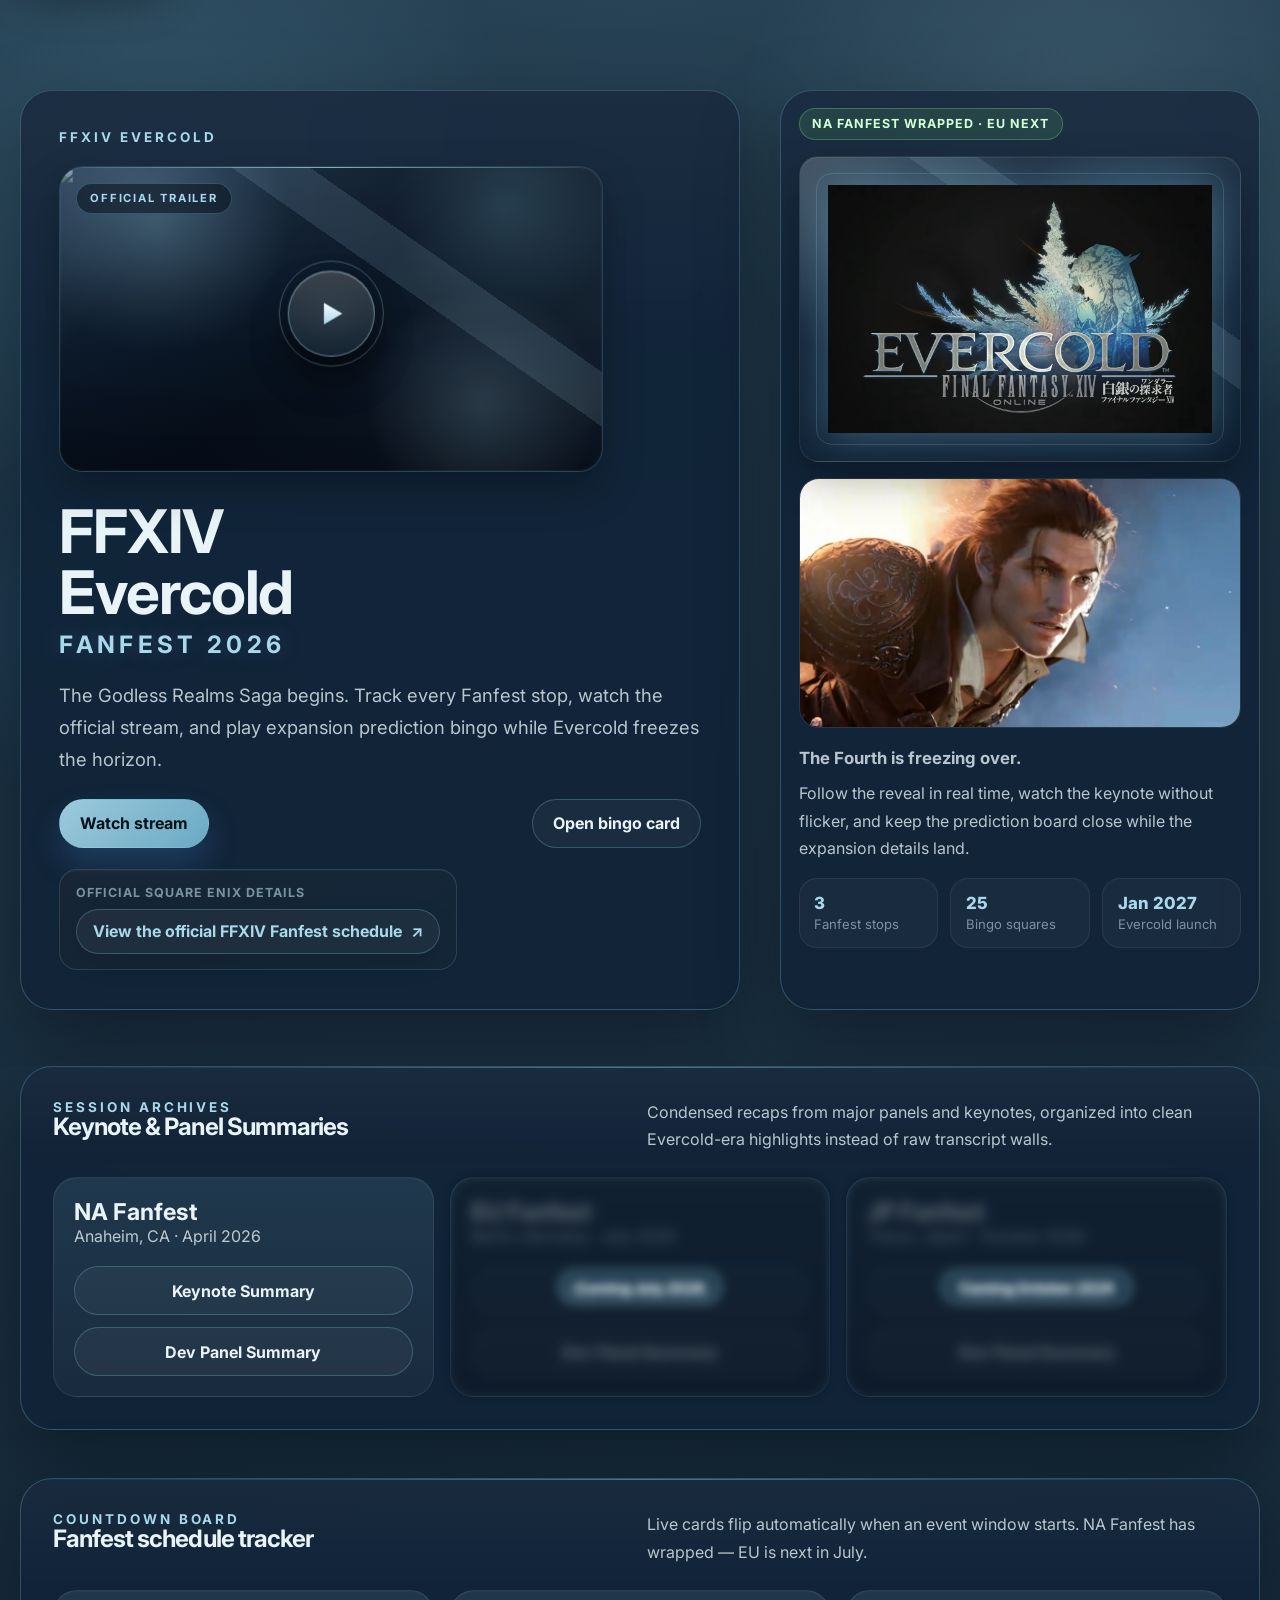
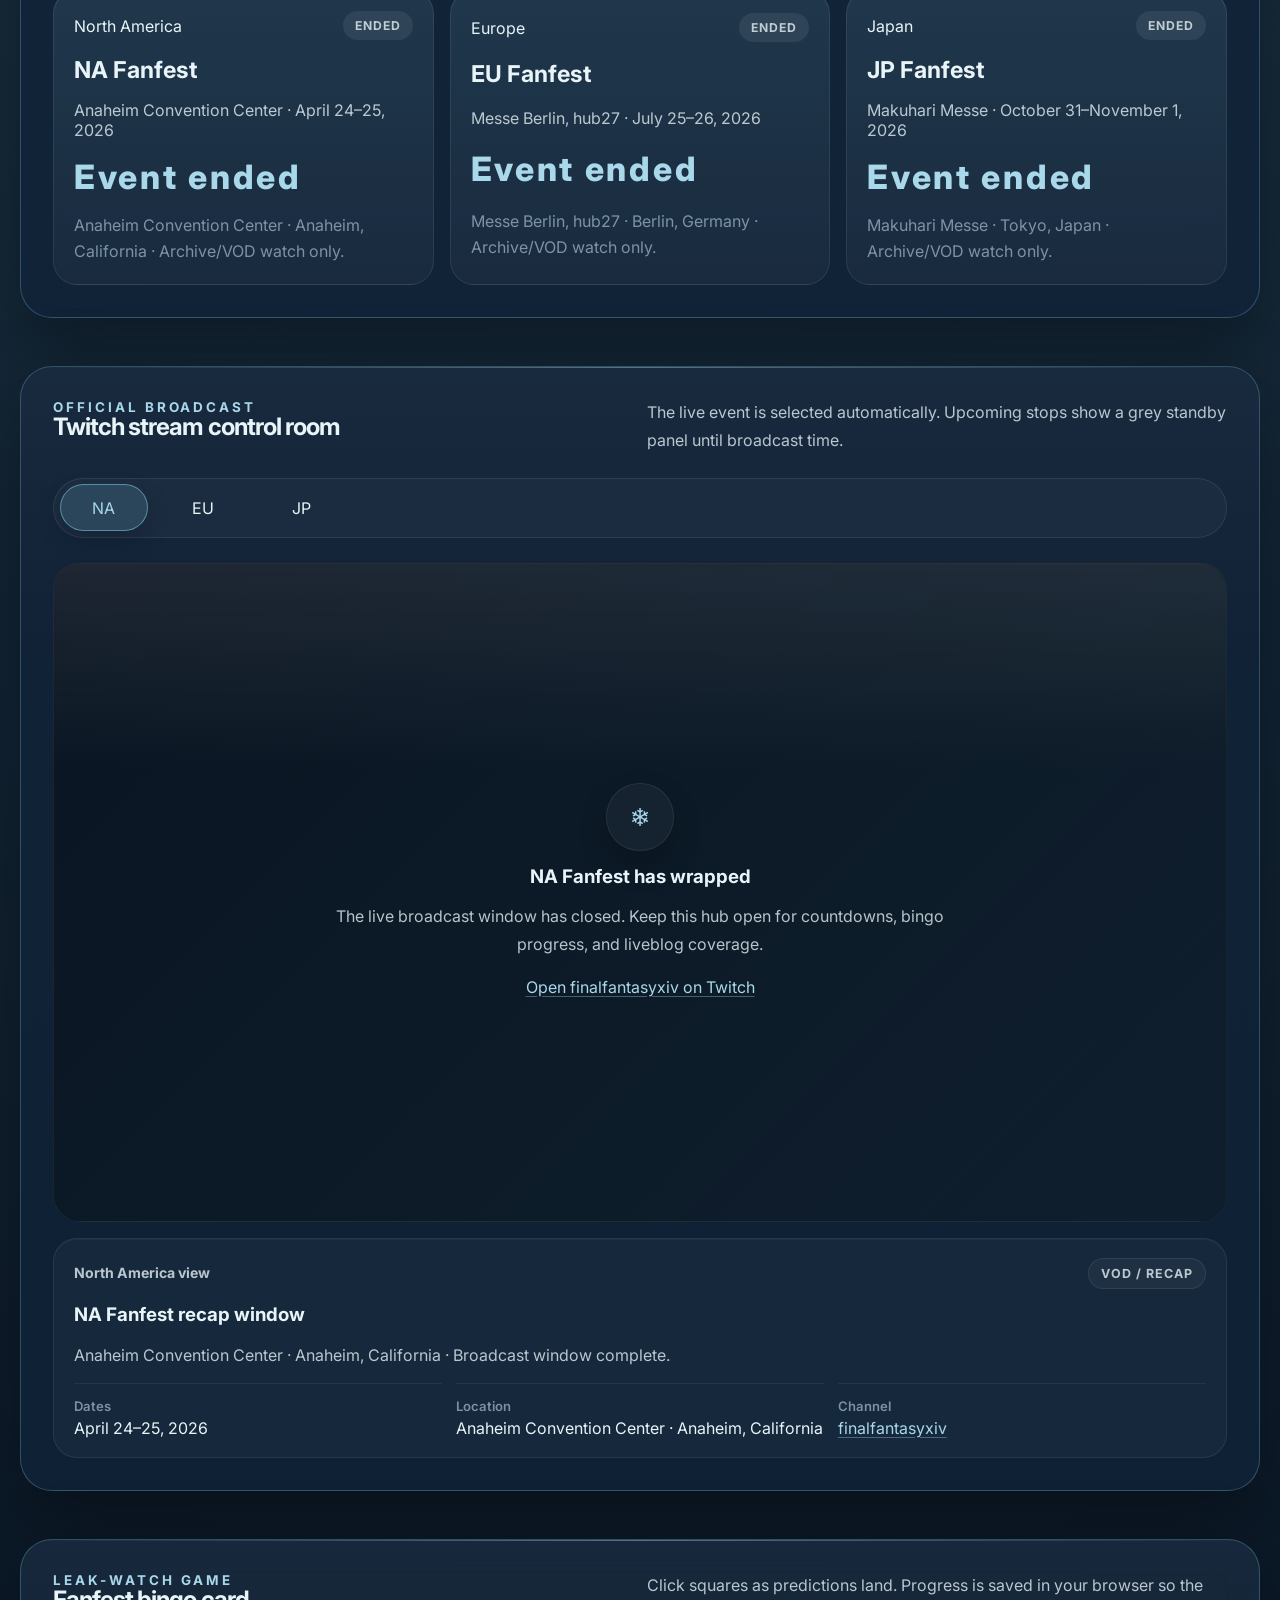
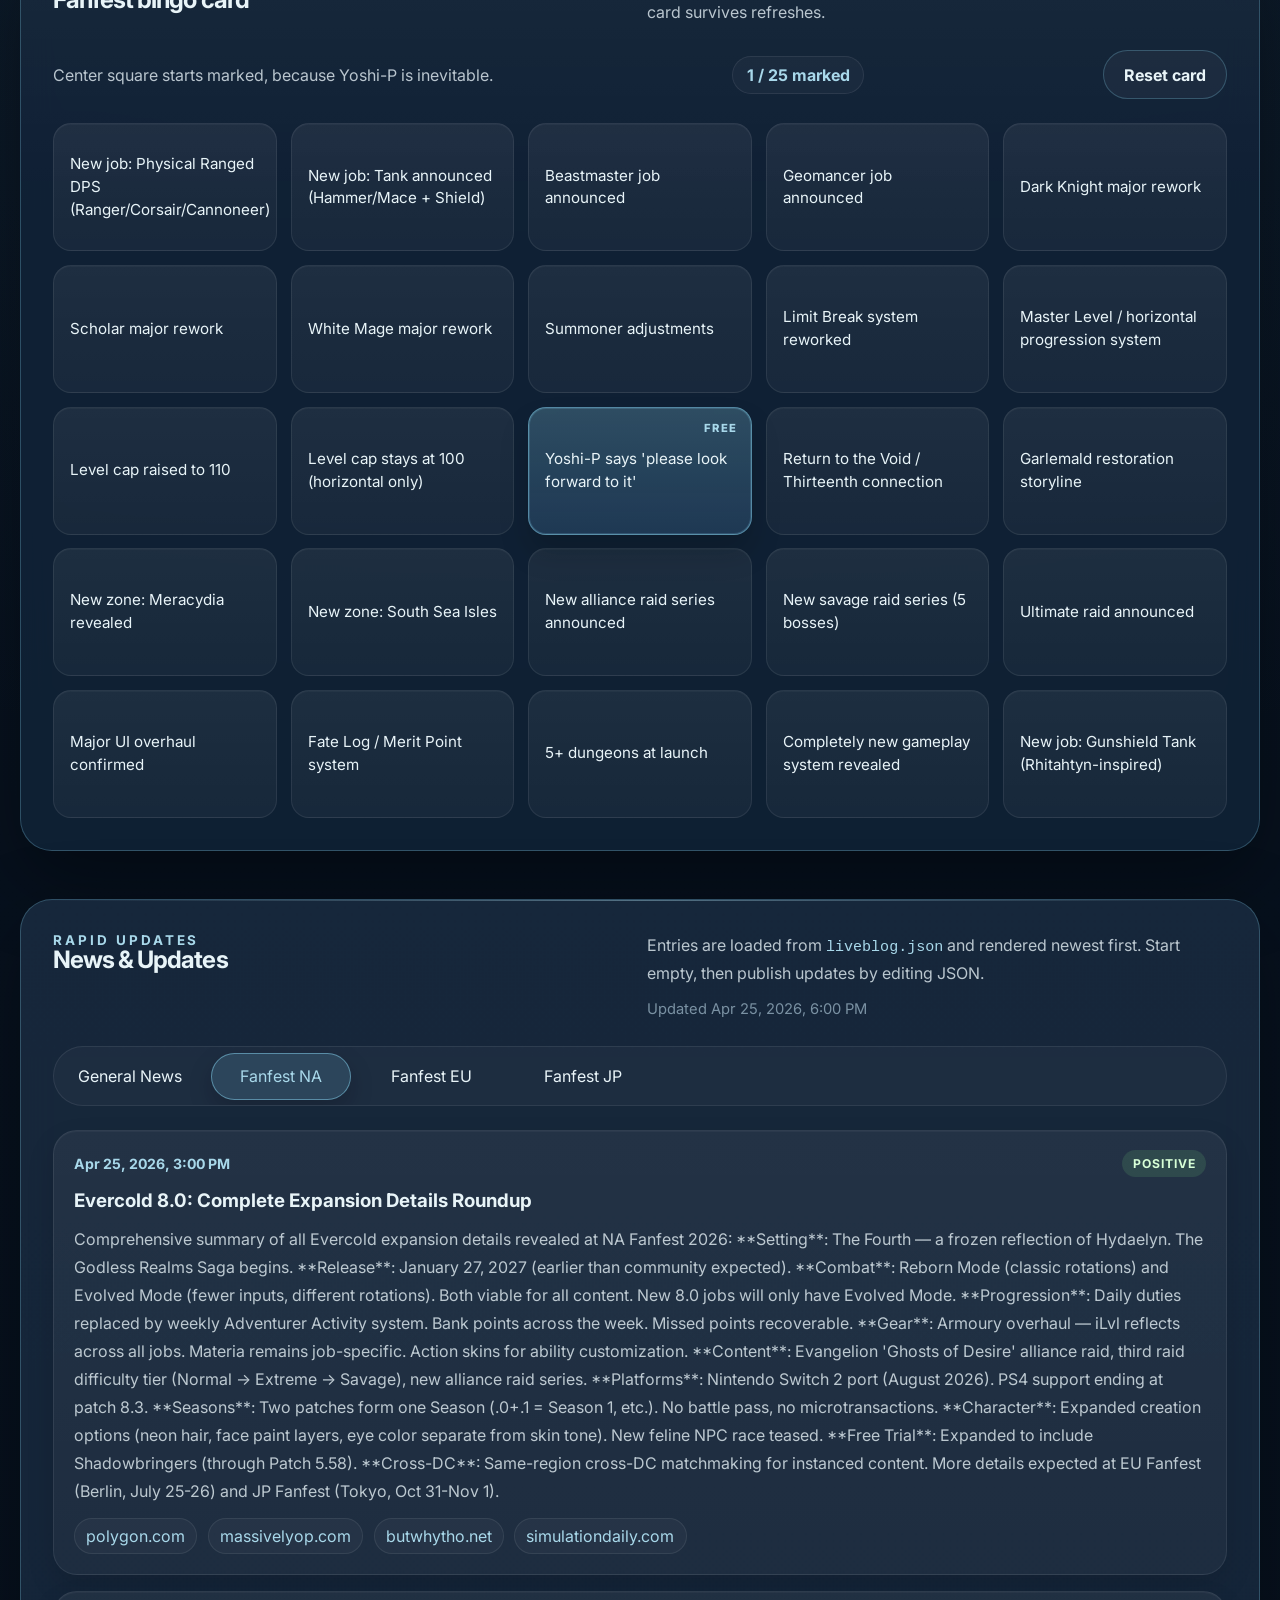
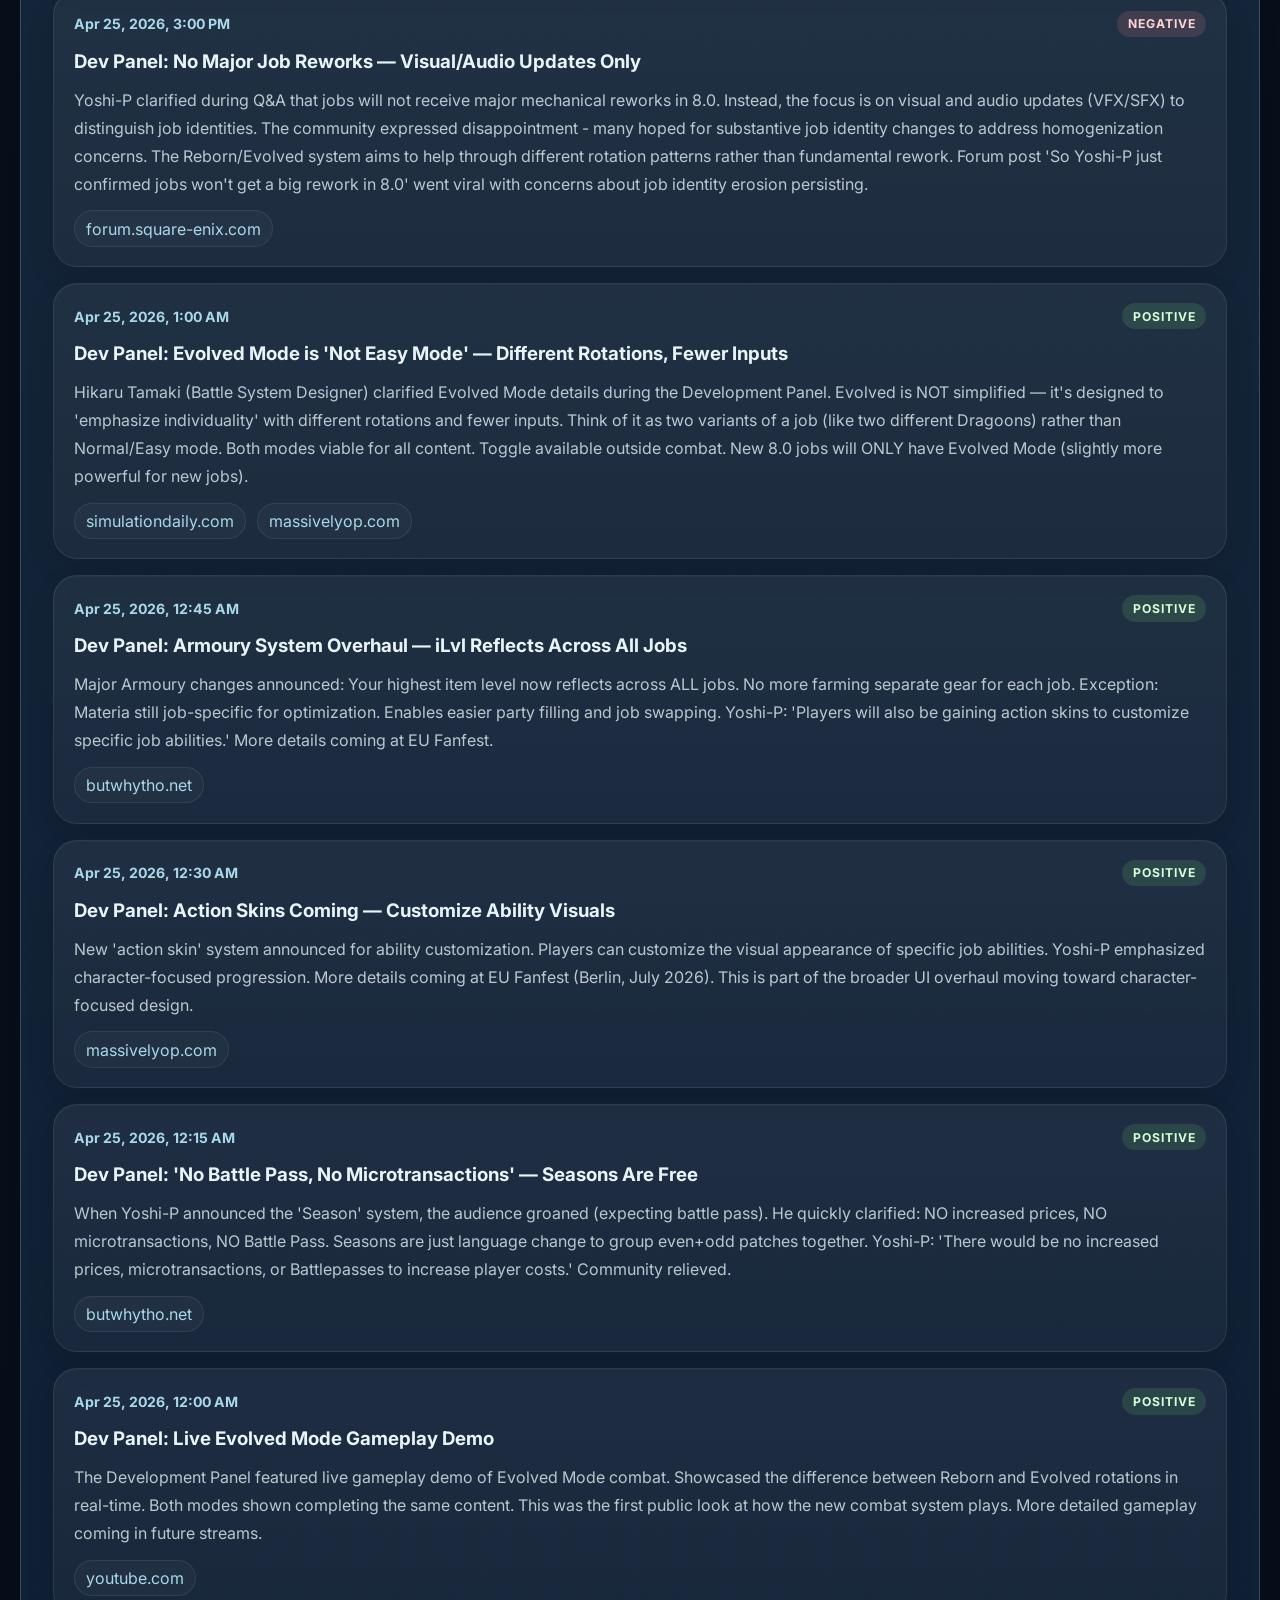
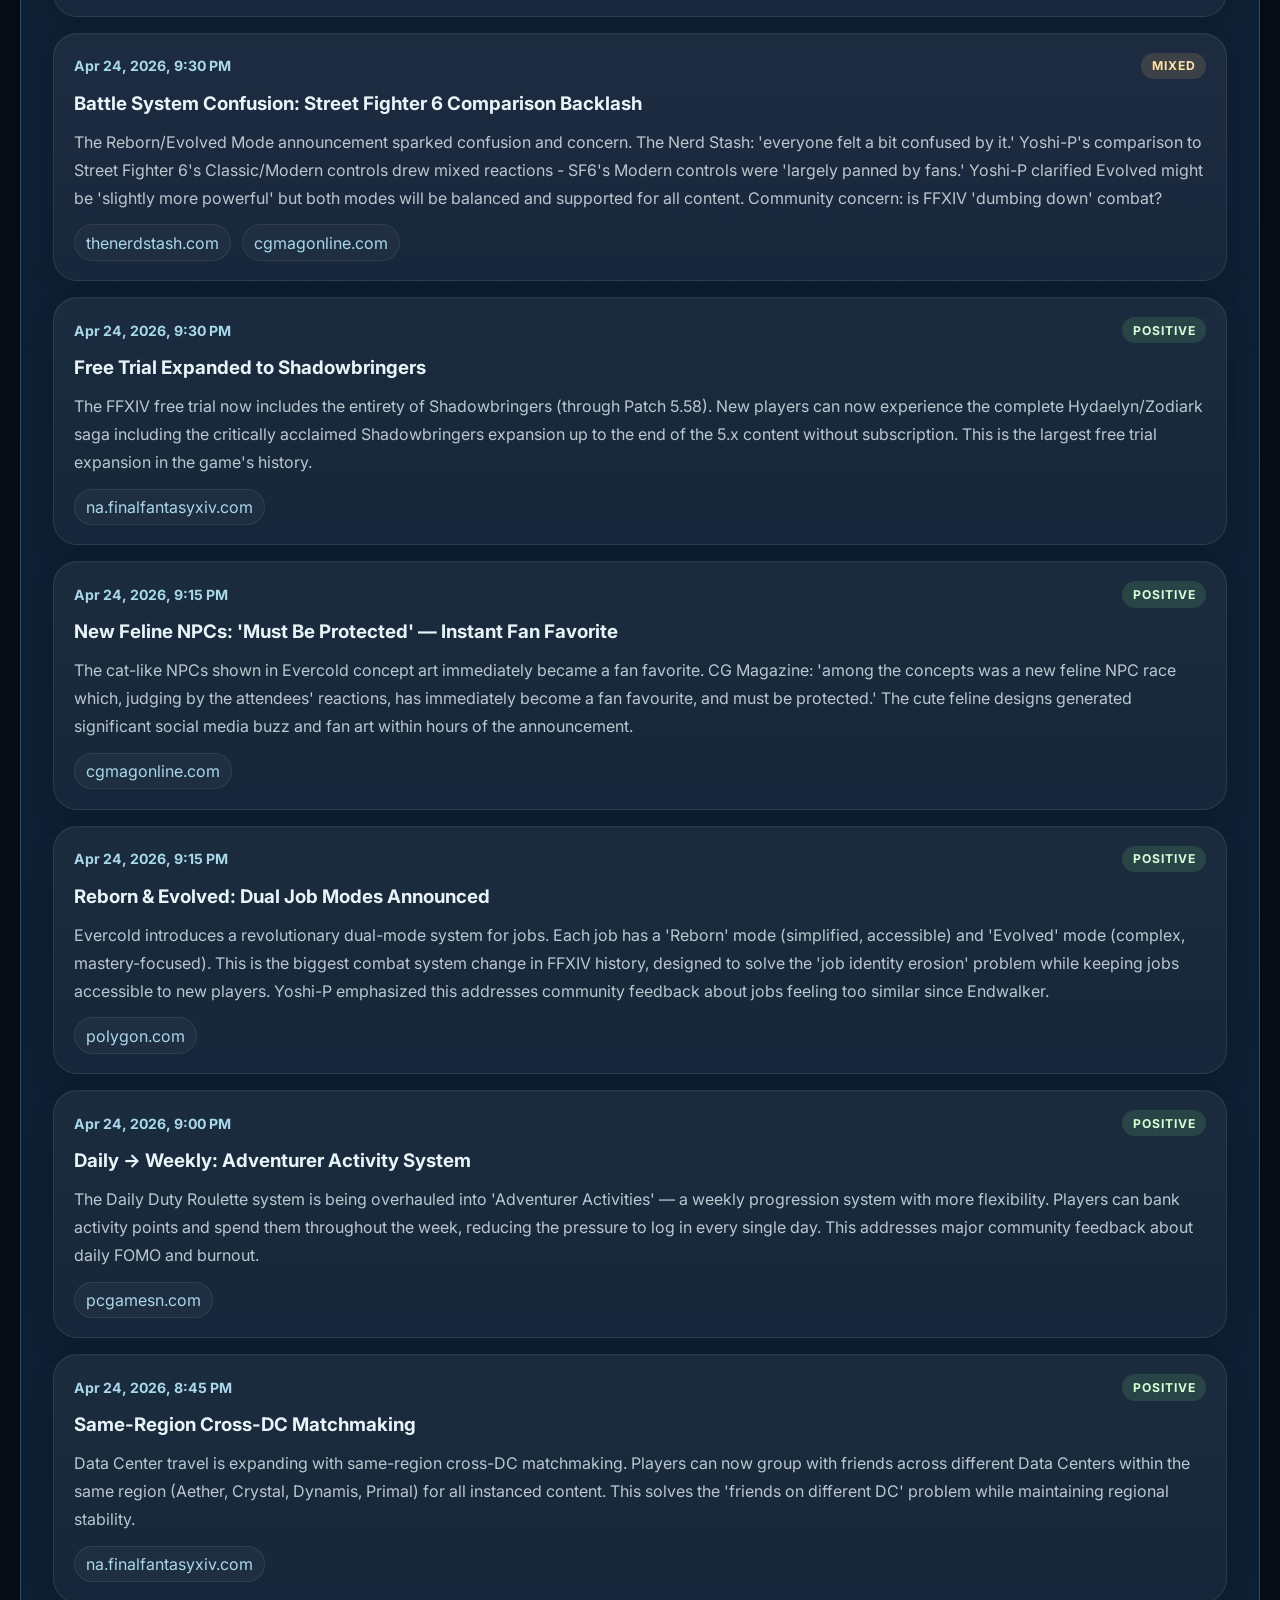
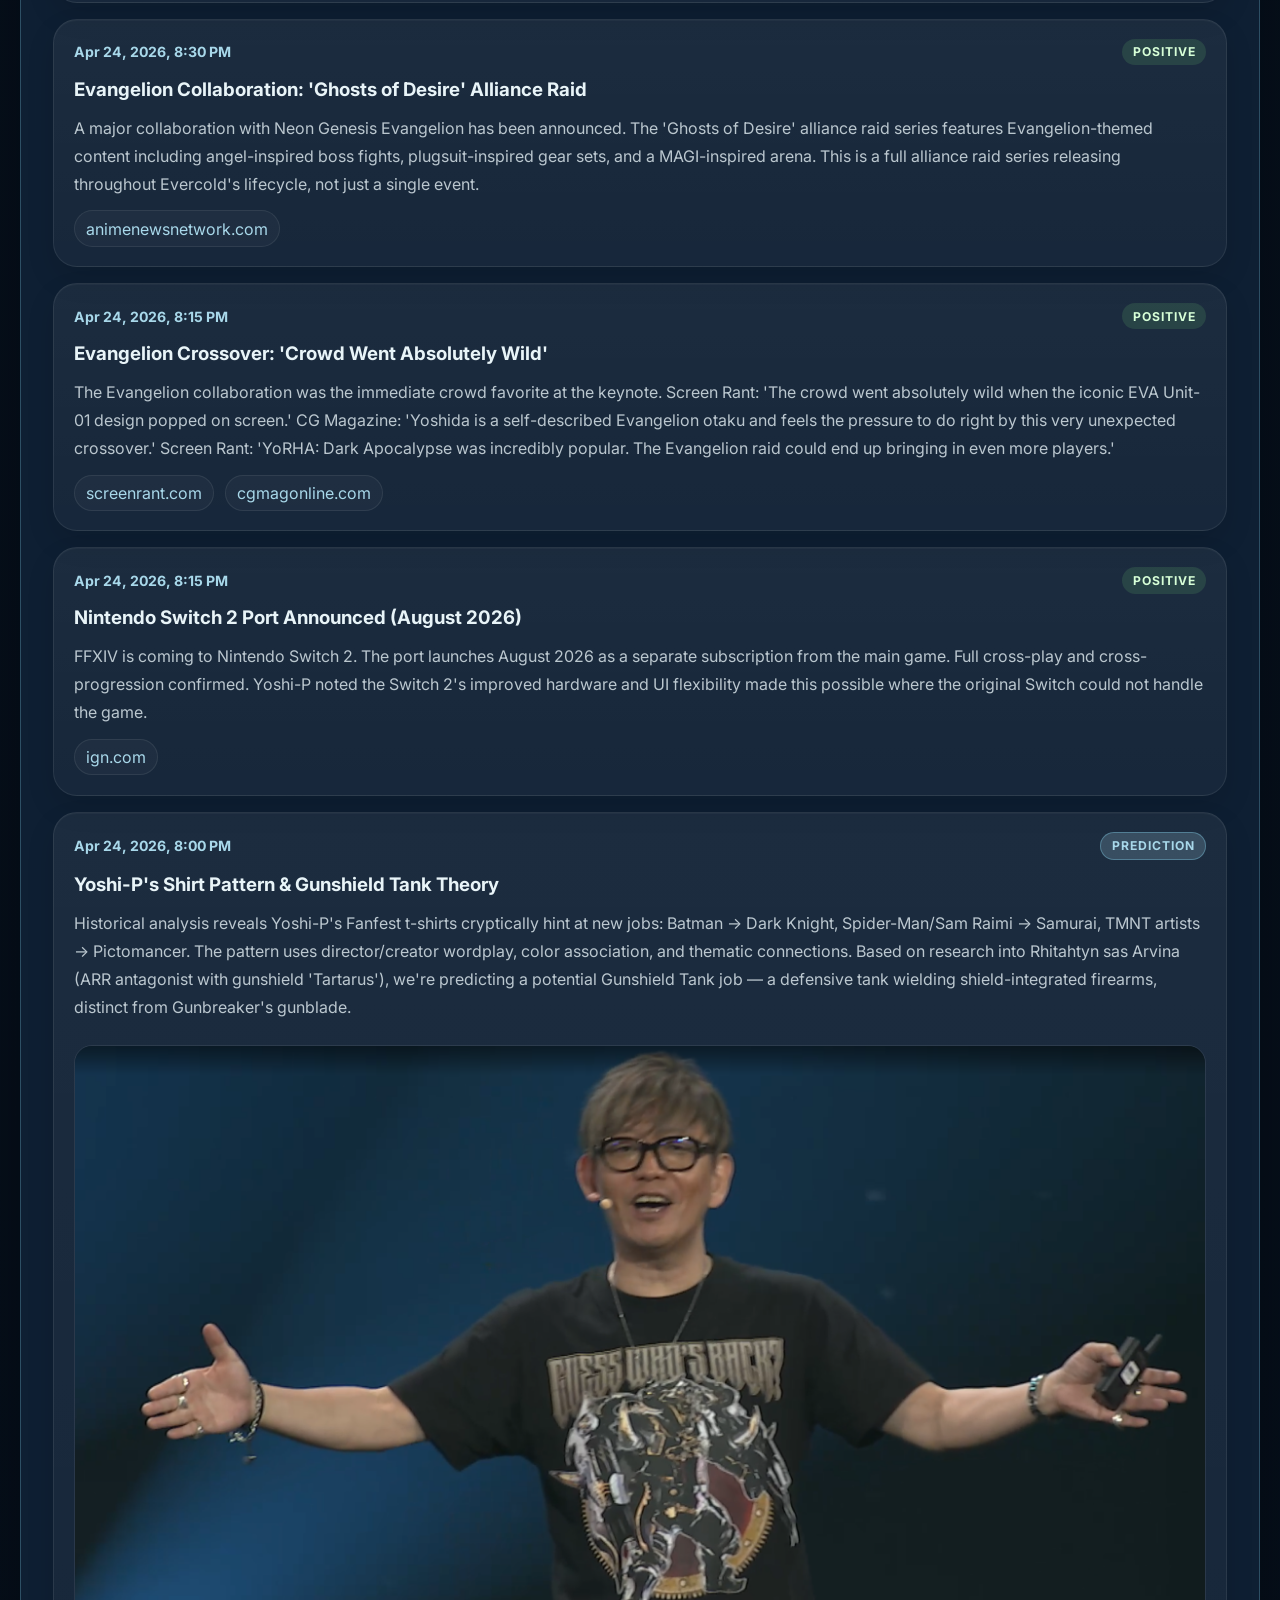
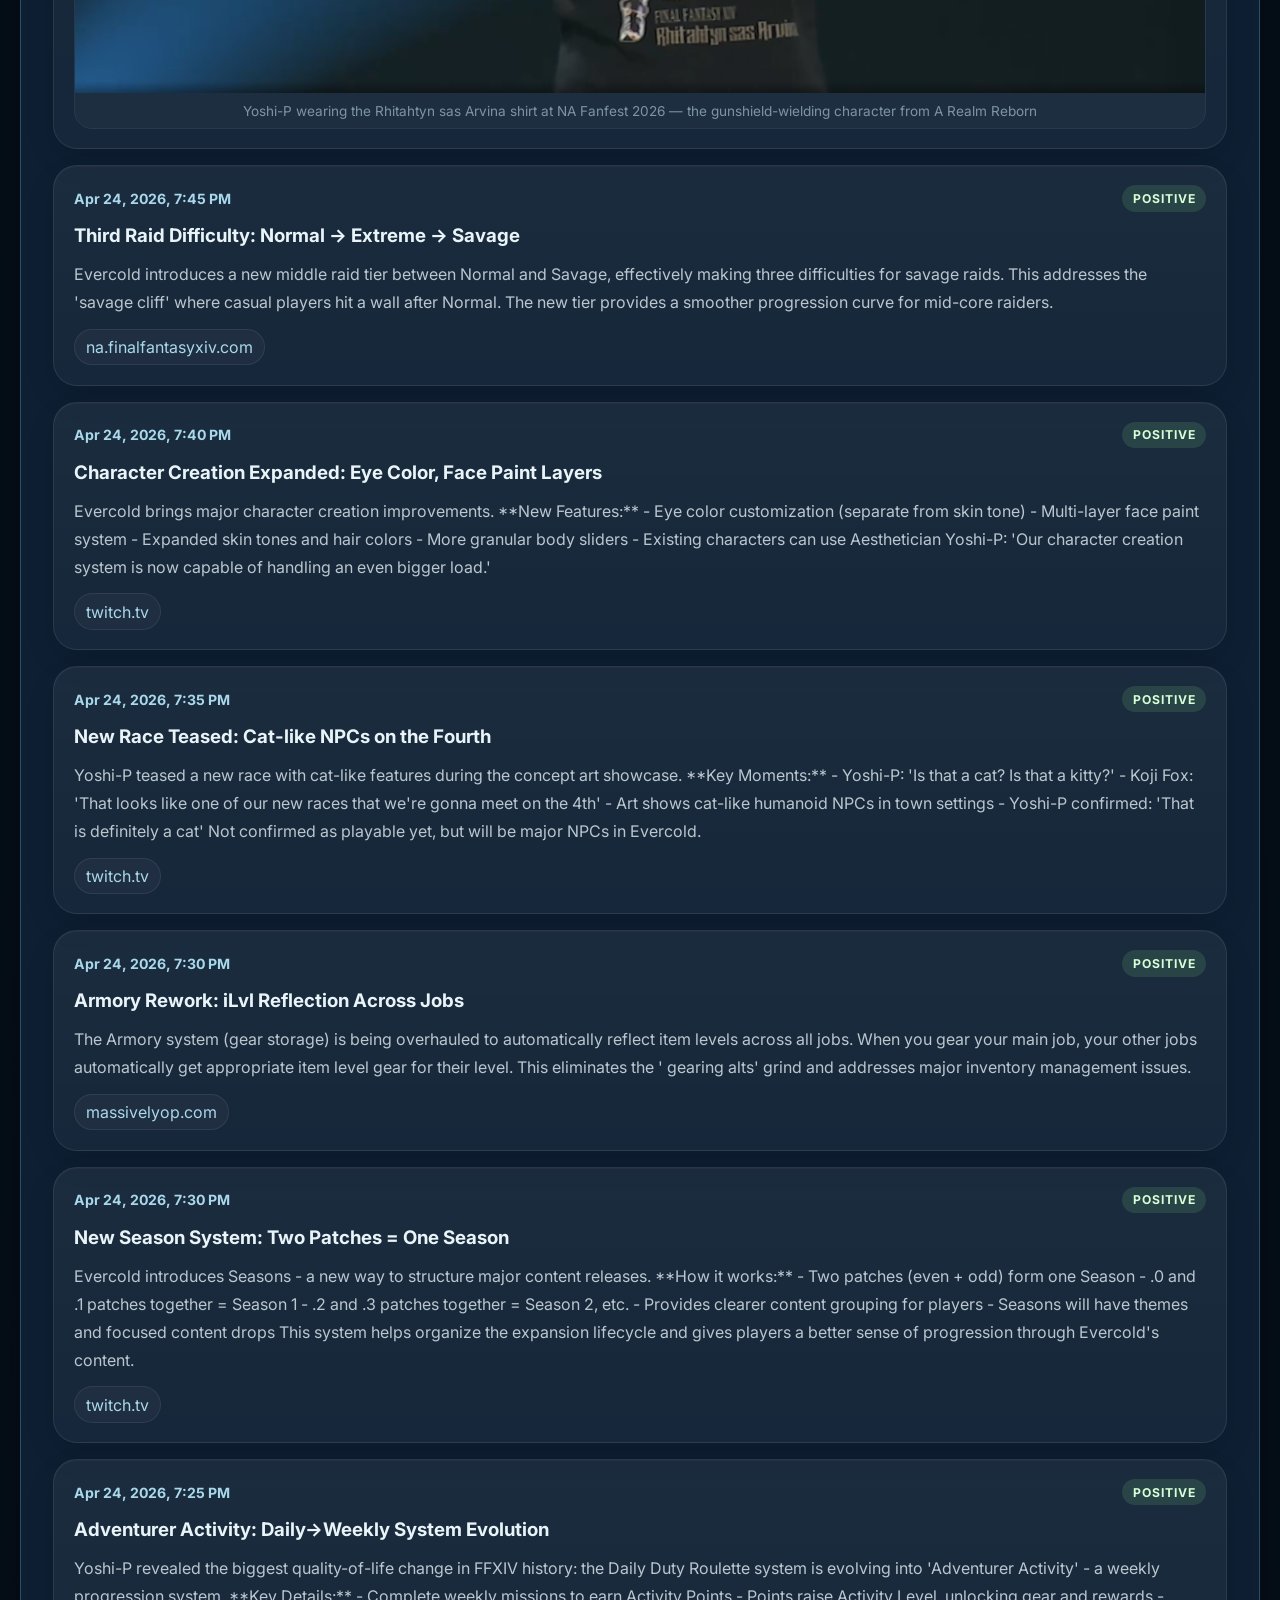
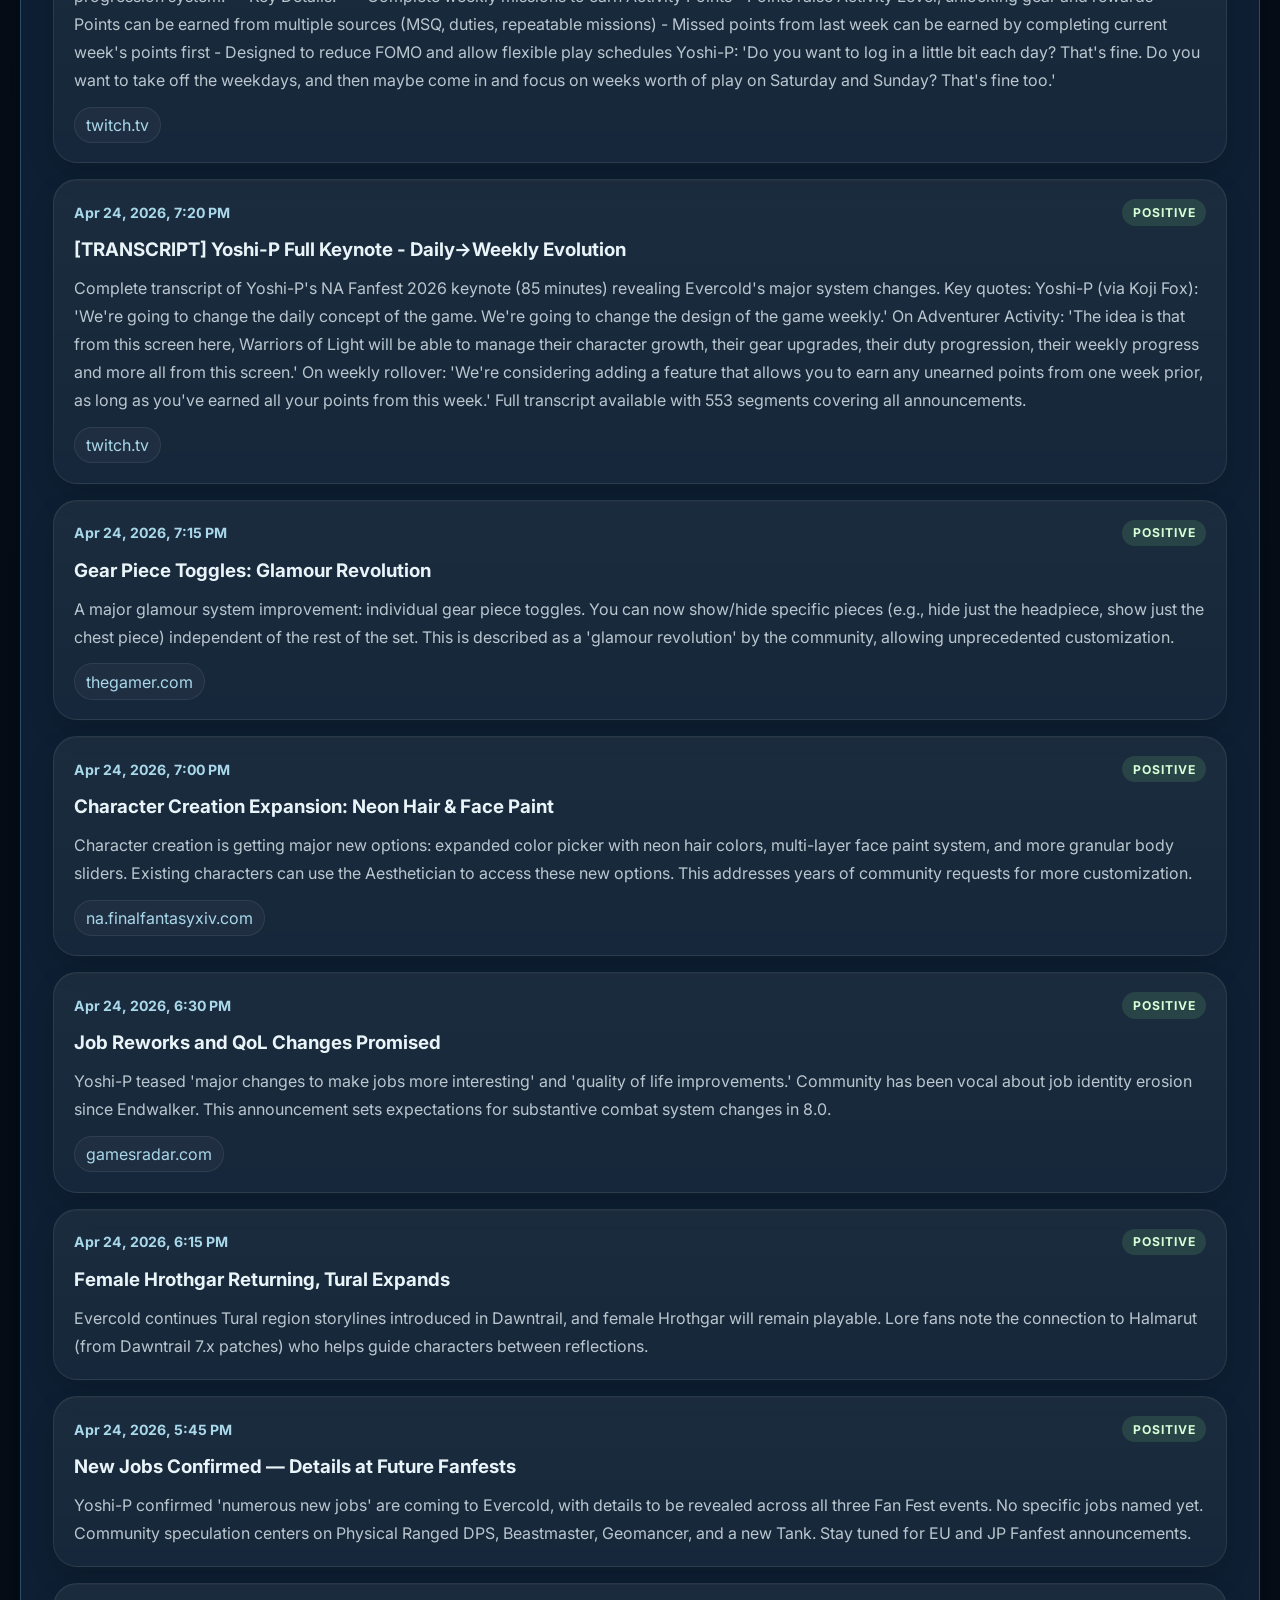
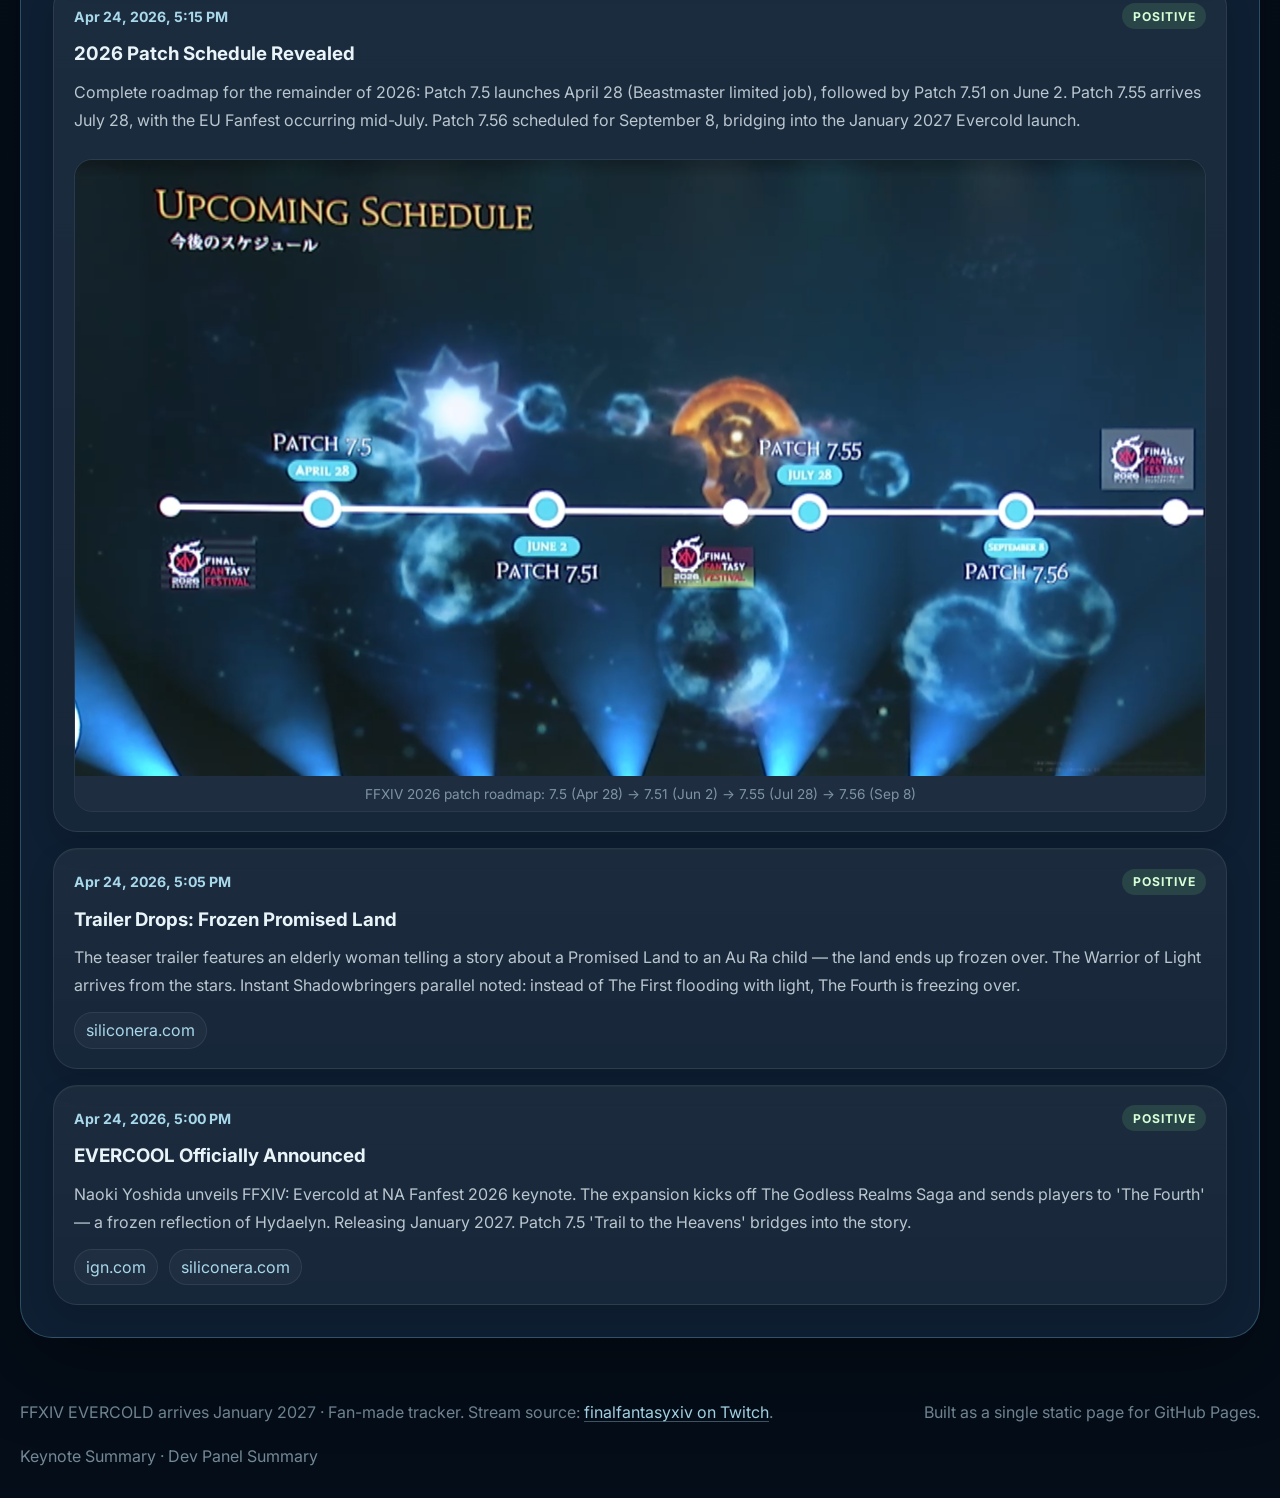
==== commit a2bd7748: "fix: update NA status to wrapped, add job rework clarification entry" ====
--- a/index.html
+++ b/index.html
@@ -101,7 +101,7 @@
             </div>
 
             <aside class="hero__visual-card" aria-label="Evercold key art and site summary">
-              <div class="hero__visual-badge">NA stream live now</div>
+              <div class="hero__visual-badge">NA Fanfest wrapped · EU next</div>
               <div class="hero__visual-brand">
                 <img
                   class="evercold-logo"
@@ -200,7 +200,7 @@
               <h2 id="countdowns-title">Fanfest schedule tracker</h2>
             </div>
             <p class="section-copy">
-              Live cards flip automatically when an event window starts. NA should already be live today.
+              Live cards flip automatically when an event window starts. NA Fanfest has wrapped — EU is next in July.
             </p>
           </div>
 
